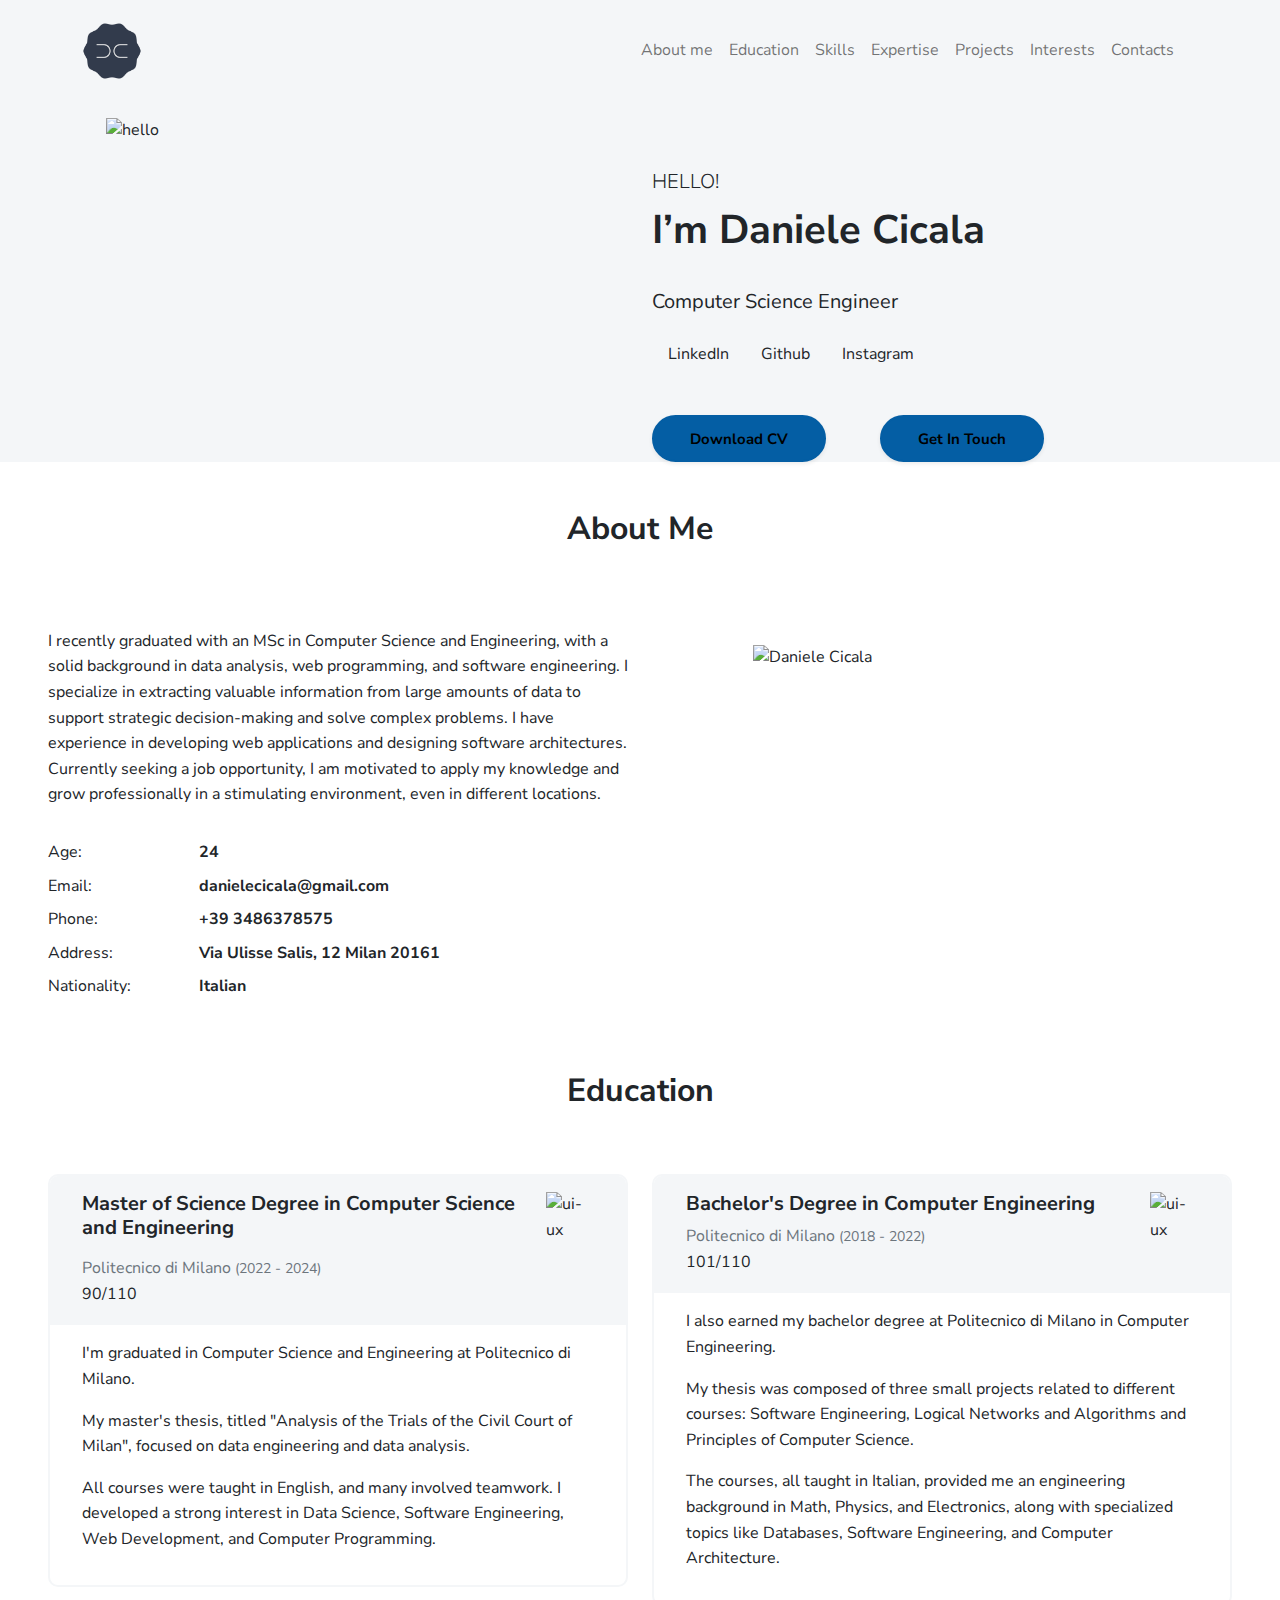
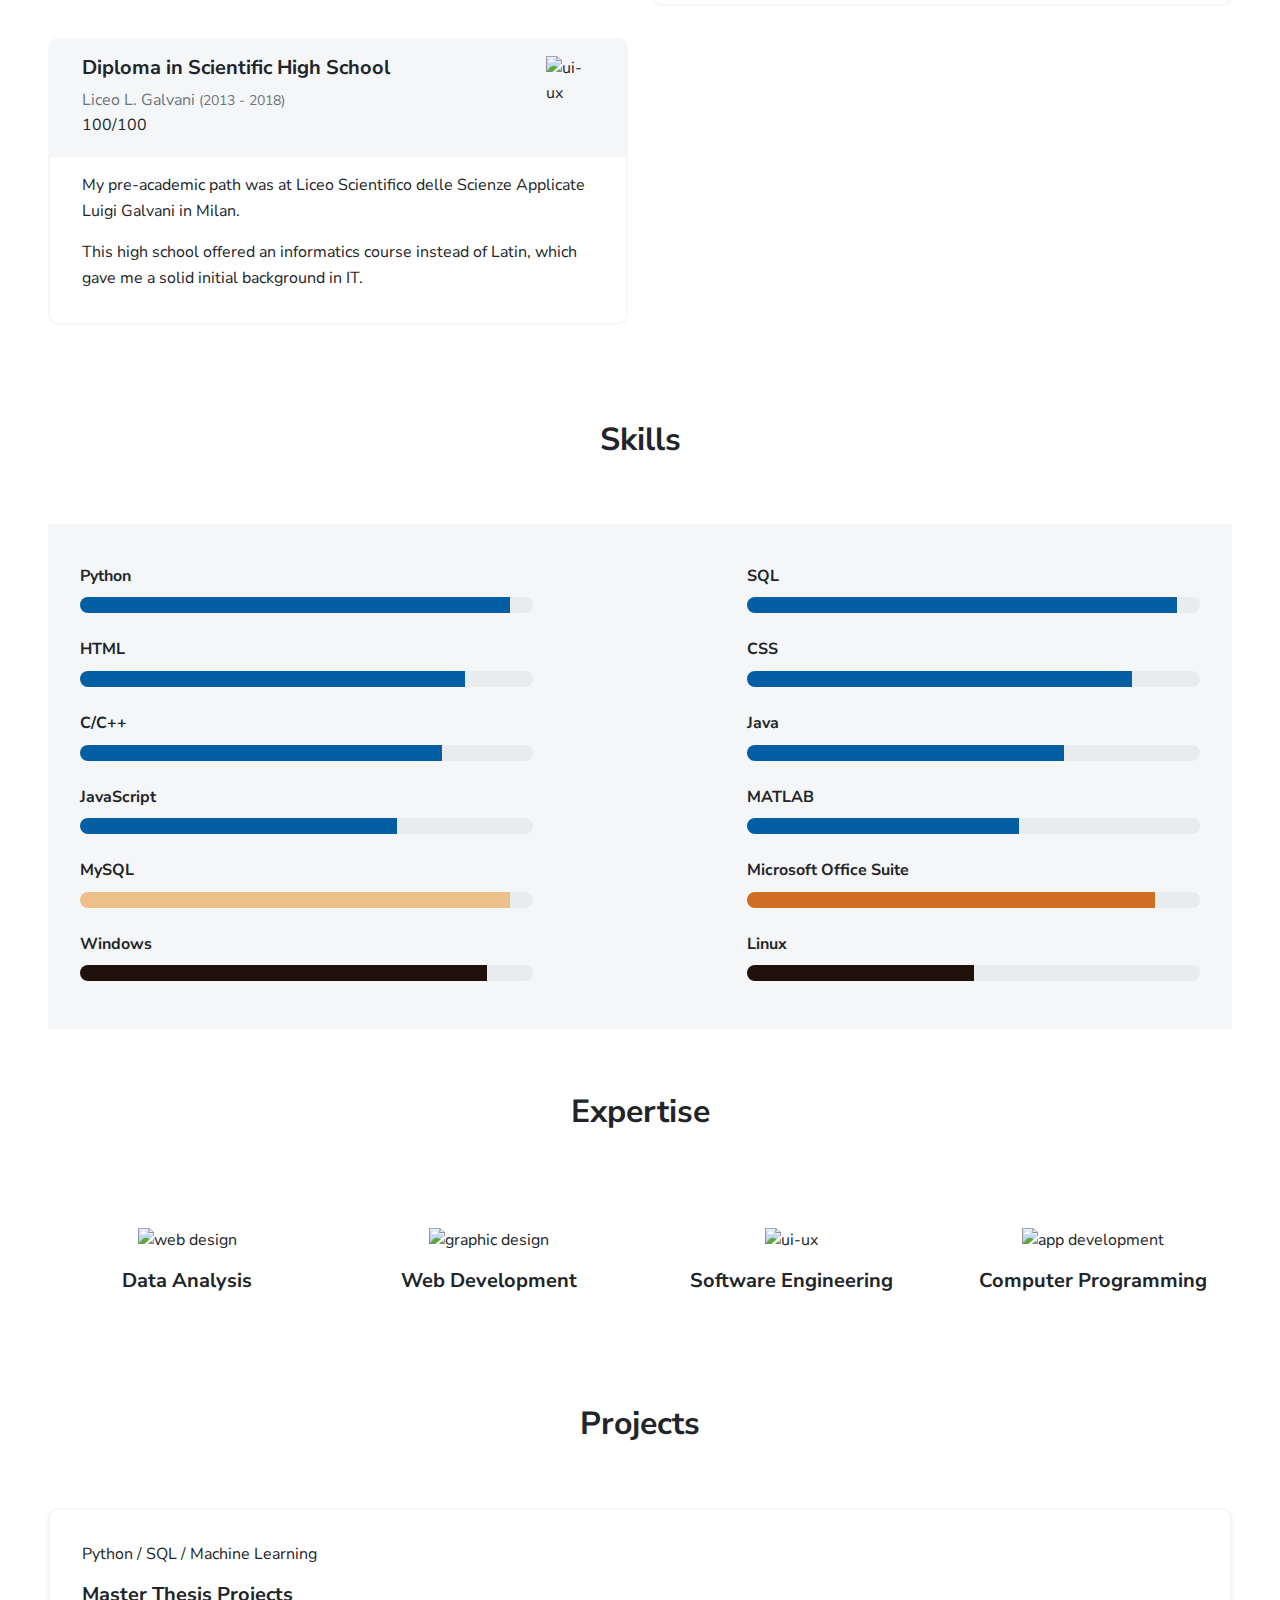
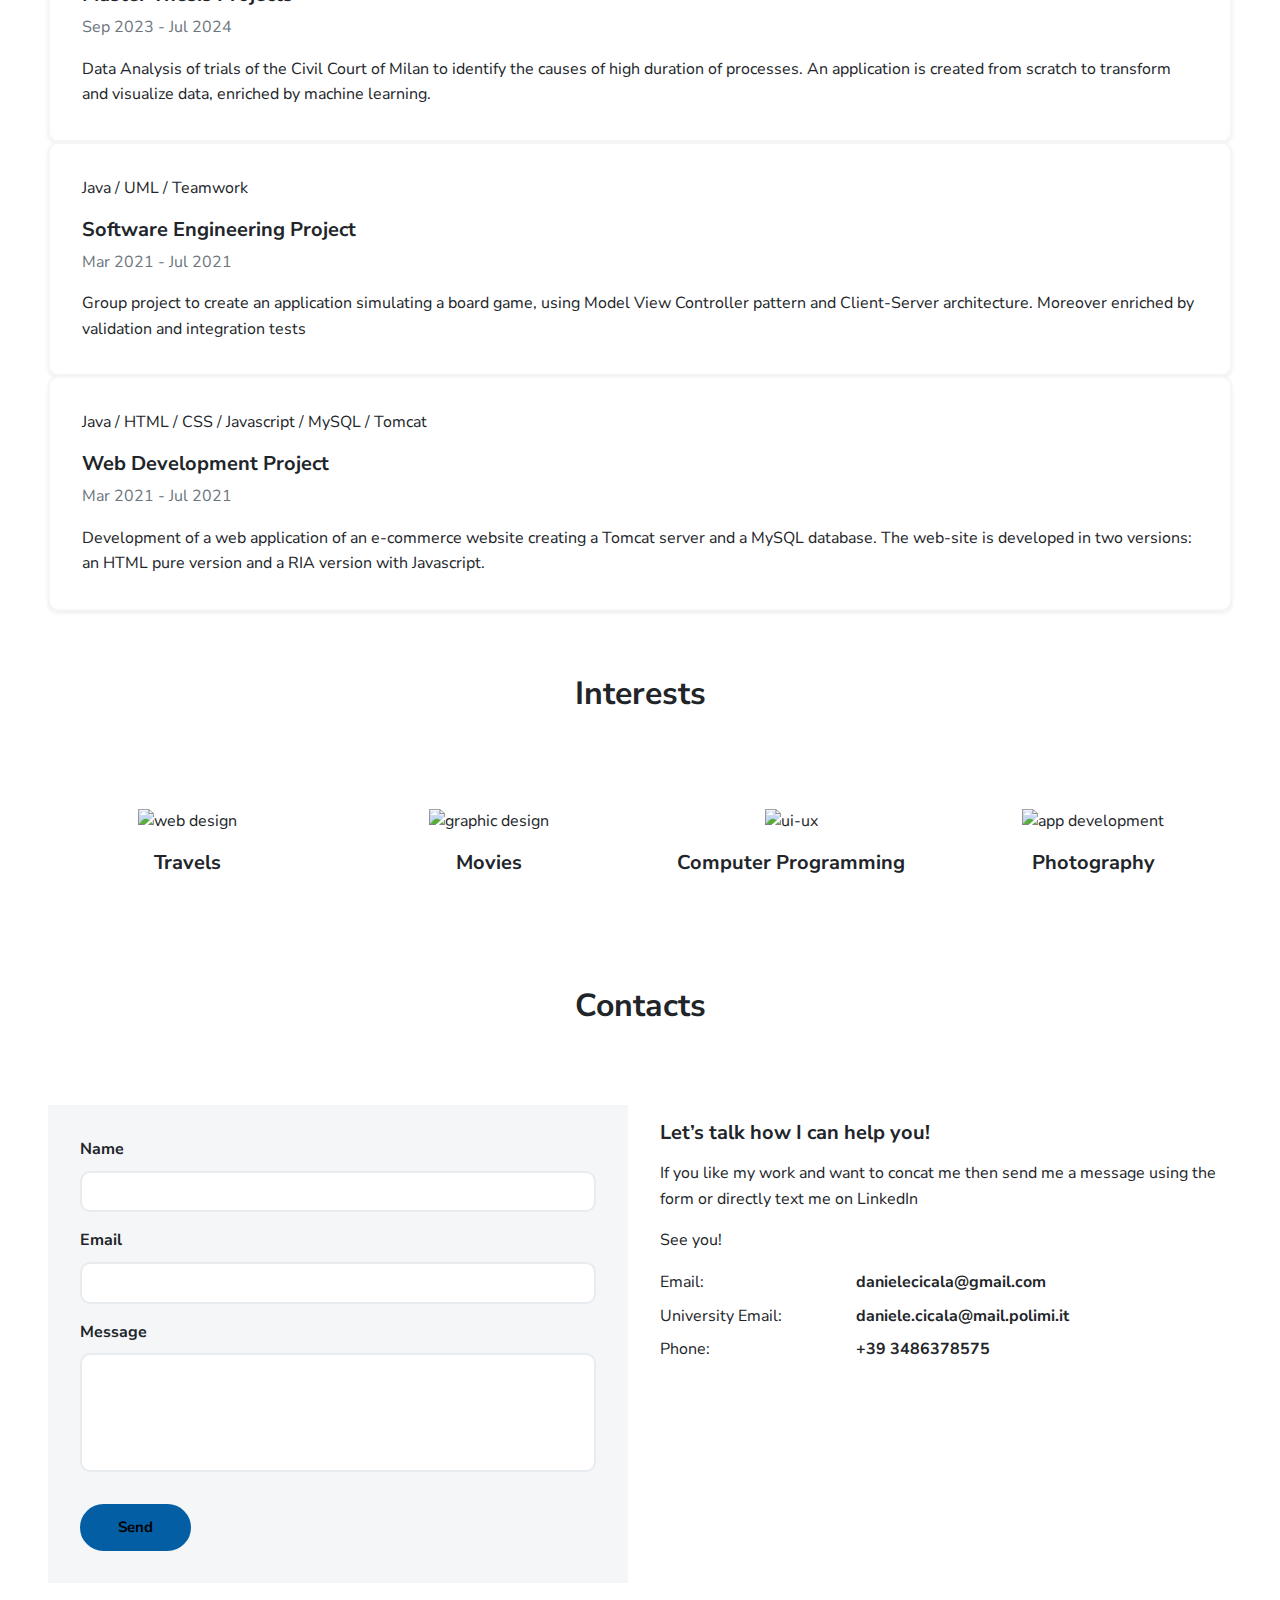
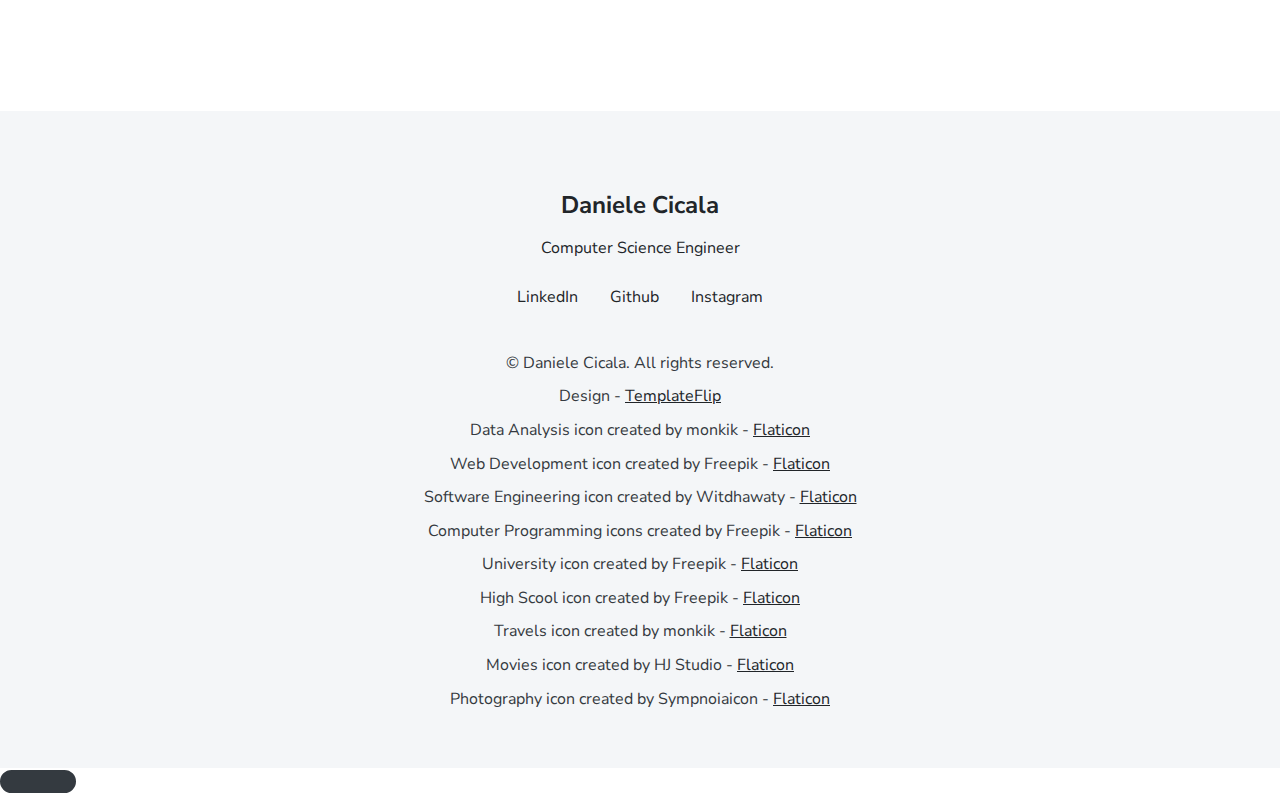
==== index.html @ 783d62c8 "logo" ====
<!DOCTYPE html>
<!-- upto 2 directory depth-->
<html lang="en">

<head>
  <meta charset="UTF-8">
  <meta http-equiv="X-UA-Compatible" content="IE=edge">
  <meta name="viewport" content="width=device-width, initial-scale=1">
  <title>Daniele Cicala</title>
  <link rel="preconnect" href="https://fonts.gstatic.com" crossorigin="crossorigin" />
  <link rel="preload" as="style"
    href="https://fonts.googleapis.com/css2?family=Nunito+Sans:wght@300;400;700;800&amp;display=swap" />
  <link rel="stylesheet"
    href="https://fonts.googleapis.com/css2?family=Nunito+Sans:wght@300;400;700;800&amp;display=swap" media="print"
    onload="this.media='all'" />
  <noscript>
    <link rel="stylesheet"
      href="https://fonts.googleapis.com/css2?family=Nunito+Sans:wght@300;400;700;800&amp;display=swap" />
  </noscript>
  <link href="./css/font-awesome/css/all.min.css?ver=1.2.0" rel="stylesheet">
  <link href="./css/bootstrap-icons/bootstrap-icons.css?ver=1.2.0" rel="stylesheet">
  <link href="./css/bootstrap.css?ver=1.2.0" rel="stylesheet">
  <link href="./css/aos.css?ver=1.2.0" rel="stylesheet">
  <link href="./css/main.css?ver=1.2.0" rel="stylesheet">
  <noscript>
    <style type="text/css">
      [data-aos] {
        opacity: 1 !important;
        transform: translate(0) scale(1) !important;
      }
    </style>
  </noscript>
</head>

<body id="top">
  <header class="bg-light">
    <nav class="navbar navbar-expand-lg navbar-light bg-light" id="header-nav" role="navigation">
      <div class="container"><a class="link-dark navbar-brand site-title mb-0" href="#"><img class="logo" src="images/logo.png" alt="Daniele Cicala" /></a>
        <button class="navbar-toggler" type="button" data-bs-toggle="collapse" data-bs-target="#navbarSupportedContent"
          aria-controls="navbarSupportedContent" aria-expanded="false" aria-label="Toggle navigation"><span
            class="navbar-toggler-icon"></span></button>
        <div class="collapse navbar-collapse" id="navbarSupportedContent">
          <ul class="navbar-nav ms-auto me-2">
            <li class="nav-item"><a class="nav-link" href="#about" data-translate="navbarSupportedContent.about">About
                me</a></li>
            <li class="nav-item"><a class="nav-link" href="#education"
                data-translate="navbarSupportedContent.education">Education</a></li>
            <li class="nav-item"><a class="nav-link" href="#skills"
                data-translate="navbarSupportedContent.skills">Skills</a></li>
            <li class="nav-item"><a class="nav-link" href="#expertise"
                data-translate="navbarSupportedContent.expertise">Expertise</a></li>
            <li class="nav-item"><a class="nav-link" href="#projects"
                data-translate="navbarSupportedContent.projects">Projects</a></li>
            <li class="nav-item"><a class="nav-link" href="#interests"
                data-translate="navbarSupportedContent.interests">Interests</a></li>
            <li class="nav-item"><a class="nav-link" href="#contacts"
                data-translate="navbarSupportedContent.contacts">Contacts</a></li>
            <!-- <nav>
              <a href="#" onclick="changeLanguage('en')">ENG</a>
              <a href="#" onclick="changeLanguage('it')">ITA</a>
          </nav> -->
          </ul>
        </div>
      </div>
    </nav>
  </header>
  <div class="page-content">
    <div id="content">
      <header>
        <div class="cover bg-light">
          <div class="container px-3">
            <div class="row">
              <div class="col-lg-6 p-2"><img class="img-fluid" src="images/illustrations/hello5.png" alt="hello" />
              </div>
              <div class="col-lg-6">
                <div class="mt-5">
                  <p class="lead text-uppercase mb-1">Hello!</p>
                  <h1 class="intro-title marker" data-aos="fade-left" data-aos-delay="50">I’m Daniele Cicala</h1>
                  <p class="lead fw-normal mt-3" data-aos="fade-up" data-aos-delay="100">Computer Science Engineer</p>
                  <div class="social-nav" data-aos="fade-up" data-aos-delay="200">
                    <nav role="navigation">
                      <ul class="nav justify-content-left">
                        <li class="nav-item"><a class="nav-link" href="https://linkedin.com/in/daniele-cicala-186b391a3"
                            title="LinkedIn"><i class="fab fa-linkedin"></i><span
                              class="menu-title sr-only">LinkedIn</span></a></li>
                        <li class="nav-item"><a class="nav-link" href="https://github.com/99-Daniele" title="Github"><i
                              class="fab fa-github"></i><span class="menu-title sr-only">Github</span></a></li>
                        <li class="nav-item"><a class="nav-link" href="https://www.instagram.com/daniele.cicala/"
                            title="Instagram"><i class="fab fa-instagram"></i><span
                              class="menu-title sr-only">Instagram</span></a></li>
                      </ul>
                    </nav>
                  </div>
                  <div style="white-space: nowrap">
                    <div class="mt-3" style="display: inline-block; width: 14rem" data-aos="fade-up"
                      data-aos-delay="200"><a class="btn btn-primary shadow-sm mt-1 hover-effect"
                        href="files/CV_2024_Eng.pdf" target="_blank">Download CV <i class="fas fa-arrow-down"></i></a>
                    </div>
                    <div class="mt-3" style="display: inline-block" data-aos="fade-up" data-aos-delay="200"><a
                        class="btn btn-primary shadow-sm mt-1 hover-effect" href="#contacts">Get In Touch <i
                          class="fas fa-arrow-right"></i></a></div>
                    </span>
                  </div>
                </div>
              </div>
            </div>
          </div>
        </div>
        <div class="wave-bg"></div>
      </header>
      <div class="section pt-4 px-3 px-lg-4" id="about">
        <div class="container-narrow">
          <div class="row">
            <div class="text-center mb-5">
              <h2 class="marker marker-center">About Me</h2>
            </div>
            <div class="col-md-6">
              <p>I recently graduated with an MSc in Computer Science and Engineering, with a solid background in data
                analysis, web programming, and software engineering. I specialize in extracting valuable information
                from large amounts of data to support strategic decision-making and solve complex problems. I have
                experience in developing web applications and designing software architectures. Currently seeking a job
                opportunity, I am motivated to apply my knowledge and grow professionally in a stimulating environment,
                even in different locations.</p>
              <div class="row mt-3">
                <div class="col-sm-3">
                  <div class="pb-1">Age:</div>
                </div>
                <div class="col-sm-9">
                  <div class="pb-1 fw-bolder">24</div>
                </div>
                <div class="col-sm-3">
                  <div class="pb-1">Email:</div>
                </div>
                <div class="col-sm-9">
                  <div class="pb-1 fw-bolder">danielecicala@gmail.com</div>
                </div>
                <div class="col-sm-3">
                  <div class="pb-1">Phone:</div>
                </div>
                <div class="col-sm-9">
                  <div class="pb-1 fw-bolder">+39 3486378575</div>
                </div>
                <div class="col-sm-3">
                  <div class="pb-1">Address:</div>
                </div>
                <div class="col-sm-9">
                  <div class="pb-1 fw-bolder">Via Ulisse Salis, 12 Milan 20161</div>
                </div>
                <div class="col-sm-3">
                  <div class="pb-1">Nationality:</div>
                </div>
                <div class="col-sm-9">
                  <div class="pb-1 fw-bolder">Italian</div>
                </div>
              </div>
            </div>
            <div class="col-md-5 offset-md-1" data-aos="fade-left" data-aos-delay="100"><img
                class="avatar img-fluid mt-2" src="images/DanieleCicala.JPG" width="400" height="400"
                alt="Daniele Cicala" /></div>
          </div>
        </div>
      </div>
      <div class="section px-3 px-lg-4 pt-5" id="education">
        <div class="container-narrow">
          <div class="text-center mb-5">
            <h2 class="marker marker-center">Education</h2>
          </div>
          <div class="row">
            <div class="col-md-6">
              <div class="card mb-3" data-aos="fade-right" data-aos-delay="100">
                <div class="card-header px-3 py-2">
                  <div class="d-flex justify-content-between">
                    <div>
                      <h3 class="h5 mb-1">
                        <p>Master of Science Degree in Computer Science and Engineering
                      </h3>
                      <div class="text-muted text-small">Politecnico di Milano <small>(2022 - 2024)</small></div>
                      <div class="text-small">90/110</div>
                    </div><img src="images/education/University.png" width="48" height="48" alt="ui-ux" />
                  </div>
                </div>
                <div class="card-body px-3 py-2">
                  <p>I'm graduated in Computer Science and Engineering at Politecnico di Milano.</p>
                  <p>My master's thesis, titled "Analysis of the Trials of the Civil Court of Milan", focused on data
                    engineering and data analysis.</p>
                  <p>All courses were taught in English, and many involved teamwork. I developed a strong interest in
                    Data Science, Software Engineering, Web Development, and Computer Programming.</p>
                </div>
              </div>
            </div>
            <div class="col-md-6">
              <div class="card mb-3" data-aos="fade-right" data-aos-delay="100">
                <div class="card-header px-3 py-2">
                  <div class="d-flex justify-content-between">
                    <div>
                      <h3 class="h5 mb-1">Bachelor's Degree in Computer Engineering</h3>
                      <div class="text-muted text-small">Politecnico di Milano <small>(2018 - 2022)</small></div>
                      <div class="text-small">101/110</div>
                    </div><img src="images/education/University.png" width="48" height="48" alt="ui-ux" />
                  </div>
                </div>
                <div class="card-body px-3 py-2">
                  <p>I also earned my bachelor degree at Politecnico di Milano in Computer Engineering.</p>
                  <p>My thesis was composed of three small projects related to different courses: Software Engineering,
                    Logical Networks and Algorithms and Principles of Computer Science.</p>
                  <p>The courses, all taught in Italian, provided me an engineering background in Math, Physics, and
                    Electronics, along with specialized topics like Databases, Software Engineering, and Computer
                    Architecture.</p>
                </div>
              </div>
            </div>
            <div class="col-md-6">
              <div class="card mb-3" data-aos="fade-right" data-aos-delay="100">
                <div class="card-header px-3 py-2">
                  <div class="d-flex justify-content-between">
                    <div>
                      <h3 class="h5 mb-1">Diploma in Scientific High School</h3>
                      <div class="text-muted text-small">Liceo L. Galvani <small>(2013 - 2018)</small></div>
                      <div class="text-small">100/100</div>
                    </div><img src="images/education/HighSchool.png" width="48" height="48" alt="ui-ux" />
                  </div>
                </div>
                <div class="card-body px-3 py-2">
                  <p>My pre-academic path was at Liceo Scientifico delle Scienze Applicate Luigi Galvani in Milan.</p>
                  <p>This high school offered an informatics course instead of Latin, which gave me a solid initial
                    background in IT.</p>
                </div>
              </div>
            </div>
          </div>
        </div>
      </div>
      <div class="section px-3 px-lg-4 pt-5" id="skills">
        <div class="container-narrow">
          <div class="text-center mb-5">
            <h2 class="marker marker-center">Skills</h2>
          </div>
          <div class="bg-light p-3">
            <div class="row">
              <div class="col-md-5">
                <div class="py-1">
                  <div class="d-flex text-small fw-bolder"><span class="me-auto">Python</span></div>
                  <div class="progress my-1">
                    <div class="progress-bar bg-coding" role="progressbar" data-aos="zoom-in-right" data-aos-delay="100"
                      data-aos-anchor=".skills-section" style="width: 95%" aria-valuenow="95" aria-valuemin="0"
                      aria-valuemax="100"></div>
                  </div>
                </div>
                <div class="py-1">
                  <div class="d-flex text-small fw-bolder"><span class="me-auto">HTML</span></div>
                  <div class="progress my-1">
                    <div class="progress-bar bg-coding" role="progressbar" data-aos="zoom-in-right" data-aos-delay="300"
                      data-aos-anchor=".skills-section" style="width: 85%" aria-valuenow="85" aria-valuemin="0"
                      aria-valuemax="100"></div>
                  </div>
                </div>
                <div class="py-1">
                  <div class="d-flex text-small fw-bolder"><span class="me-auto">C/C++</span></div>
                  <div class="progress my-1">
                    <div class="progress-bar bg-coding" role="progressbar" data-aos="zoom-in-right" data-aos-delay="400"
                      data-aos-anchor=".skills-section" style="width: 80%" aria-valuenow="80" aria-valuemin="0"
                      aria-valuemax="100"></div>
                  </div>
                </div>
                <div class="py-1">
                  <div class="d-flex text-small fw-bolder"><span class="me-auto">JavaScript</span></div>
                  <div class="progress my-1">
                    <div class="progress-bar bg-coding" role="progressbar" data-aos="zoom-in-right" data-aos-delay="600"
                      data-aos-anchor=".skills-section" style="width: 70%" aria-valuenow="70" aria-valuemin="0"
                      aria-valuemax="100"></div>
                  </div>
                </div>
                <div class="py-1">
                  <div class="d-flex text-small fw-bolder"><span class="me-auto">MySQL</span></div>
                  <div class="progress my-1">
                    <div class="progress-bar bg-data" role="progressbar" data-aos="zoom-in-right" data-aos-delay="100"
                      data-aos-anchor=".skills-section" style="width: 95%" aria-valuenow="95" aria-valuemin="0"
                      aria-valuemax="100"></div>
                  </div>
                </div>
                <div class="py-1">
                  <div class="d-flex text-small fw-bolder"><span class="me-auto">Windows</span></div>
                  <div class="progress my-1">
                    <div class="progress-bar bg-system" role="progressbar" data-aos="zoom-in-right" data-aos-delay="200"
                      data-aos-anchor=".skills-section" style="width: 90%" aria-valuenow="90" aria-valuemin="0"
                      aria-valuemax="100"></div>
                  </div>
                </div>
              </div>
              <div class="col-md-5 offset-md-2">
                <div class="py-1">
                  <div class="d-flex text-small fw-bolder"><span class="me-auto">SQL</span></div>
                  <div class="progress my-1">
                    <div class="progress-bar bg-coding" role="progressbar" data-aos="zoom-in-right" data-aos-delay="100"
                      data-aos-anchor=".skills-section" style="width: 95%" aria-valuenow="95" aria-valuemin="0"
                      aria-valuemax="100"></div>
                  </div>
                </div>
                <div class="py-1">
                  <div class="d-flex text-small fw-bolder"><span class="me-auto">CSS</span></div>
                  <div class="progress my-1">
                    <div class="progress-bar bg-coding" role="progressbar" data-aos="zoom-in-right" data-aos-delay="300"
                      data-aos-anchor=".skills-section" style="width: 85%" aria-valuenow="85" aria-valuemin="0"
                      aria-valuemax="100"></div>
                  </div>
                </div>
                <div class="py-1">
                  <div class="d-flex text-small fw-bolder"><span class="me-auto">Java</span></div>
                  <div class="progress my-1">
                    <div class="progress-bar bg-coding" role="progressbar" data-aos="zoom-in-right" data-aos-delay="600"
                      data-aos-anchor=".skills-section" style="width: 70%" aria-valuenow="70" aria-valuemin="0"
                      aria-valuemax="100"></div>
                  </div>
                </div>
                <div class="py-1">
                  <div class="d-flex text-small fw-bolder"><span class="me-auto">MATLAB</span></div>
                  <div class="progress my-1">
                    <div class="progress-bar bg-coding" role="progressbar" data-aos="zoom-in-right" data-aos-delay="800"
                      data-aos-anchor=".skills-section" style="width: 60%" aria-valuenow="60" aria-valuemin="0"
                      aria-valuemax="100"></div>
                  </div>
                </div>
                <div class="py-1">
                  <div class="d-flex text-small fw-bolder"><span class="me-auto">Microsoft Office Suite</span></div>
                  <div class="progress my-1">
                    <div class="progress-bar bg-office" role="progressbar" data-aos="zoom-in-right" data-aos-delay="200"
                      data-aos-anchor=".skills-section" style="width: 90%" aria-valuenow="90" aria-valuemin="0"
                      aria-valuemax="100"></div>
                  </div>
                </div>
                <div class="py-1">
                  <div class="d-flex text-small fw-bolder"><span class="me-auto">Linux</span></div>
                  <div class="progress my-1">
                    <div class="progress-bar bg-system" role="progressbar" data-aos="zoom-in-right"
                      data-aos-delay="1000" data-aos-anchor=".skills-section" style="width: 50%" aria-valuenow="50"
                      aria-valuemin="0" aria-valuemax="100"></div>
                  </div>
                </div>
              </div>
            </div>
          </div>
        </div>
      </div>
      <div class="section px-3 px-lg-4 pt-5" id="expertise">
        <div class="container-narrow">
          <div class="text-center mb-5">
            <h2 class="marker marker-center">Expertise</h2>
          </div>
          <div class="row py-3">
            <div class="col-md-3 text-center" data-aos="fade-up" data-aos-delay="100"><img class="mb-2"
                src="images/expertise/DataAnalysis.png" width="96" height="96" alt="web design" />
              <div class="h5">Data Analysis</div>
            </div>
            <div class="col-md-3 text-center" data-aos="fade-up" data-aos-delay="200"><img class="mb-2"
                src="images/expertise/WebDevelopment.png" width="96" height="96" alt="graphic design" />
              <div class="h5">Web Development</div>
            </div>
            <div class="col-md-3 text-center" data-aos="fade-up" data-aos-delay="300"><img class="mb-2"
                src="images/expertise/SoftwareEngineering.png" width="96" height="96" alt="ui-ux" />
              <div class="h5">Software Engineering</div>
            </div>
            <div class="col-md-3 text-center" data-aos="fade-up" data-aos-delay="400"><img class="mb-2"
                src="images/expertise/ComputerProgramming.png" width="96" height="96" alt="app development" />
              <div class="h5">Computer Programming</div>
            </div>
          </div>
        </div>
      </div>
      <div class="section px-3 px-lg-4 pt-5" id="projects">
        <div class="container-narrow">
          <div class="text-center mb-5">
            <h2 class="marker marker-center">Projects</h2>
          </div>
          <div class="timeline">
            <div class="timeline-card timeline-card-primary card shadow-sm">
              <div class="card-body">
                <p class="text-small text-lightblue">Python / SQL / Machine Learning</p>
                <div class="h5 mb-1">Master Thesis Projects</div>
                <div class="text-muted text-small mb-2">Sep 2023 - Jul 2024</div>
                <div>Data Analysis of trials of the Civil Court of Milan to identify the causes of high duration of
                  processes. An application is created from scratch to transform and visualize data, enriched by machine
                  learning.</div>
              </div>
            </div>
            <div class="timeline-card timeline-card-primary card shadow-sm">
              <div class="card-body">
                <p class="text-small text-lightblue">Java / UML / Teamwork</p>
                <div class="h5 mb-1">Software Engineering Project</div>
                <div class="text-muted text-small mb-2">Mar 2021 - Jul 2021</div>
                <div>Group project to create an application simulating a board game, using Model View Controller pattern
                  and Client-Server architecture. Moreover enriched by validation and integration tests</div>
              </div>
            </div>
            <div class="timeline-card timeline-card-primary card shadow-sm">
              <div class="card-body">
                <p class="text-small text-lightblue">Java / HTML / CSS / Javascript / MySQL / Tomcat</p>
                <div class="h5 mb-1">Web Development Project</div>
                <div class="text-muted text-small mb-2">Mar 2021 - Jul 2021</div>
                <div>Development of a web application of an e-commerce website creating a Tomcat server and a MySQL
                  database. The web-site is developed in two versions: an HTML pure version and a RIA version with
                  Javascript.</div>
              </div>
            </div>
          </div>
        </div>
      </div>
      <div class="section px-3 px-lg-4 pt-5" id="interests">
        <div class="container-narrow">
          <div class="text-center mb-5">
            <h2 class="marker marker-center">Interests</h2>
          </div>
          <div class="row py-3">
            <div class="col-md-3 text-center" data-aos="fade-up" data-aos-delay="100"><img class="mb-2"
                src="images/interests/Travels.png" width="96" height="96" alt="web design" />
              <div class="h5">Travels</div>
            </div>
            <div class="col-md-3 text-center" data-aos="fade-up" data-aos-delay="200"><img class="mb-2"
                src="images/interests/Movies.png" width="96" height="96" alt="graphic design" />
              <div class="h5">Movies</div>
            </div>
            <div class="col-md-3 text-center" data-aos="fade-up" data-aos-delay="300"><img class="mb-2"
                src="images/interests/ComputerProgramming.png" width="96" height="96" alt="ui-ux" />
              <div class="h5">Computer Programming</div>
            </div>
            <div class="col-md-3 text-center" data-aos="fade-up" data-aos-delay="400"><img class="mb-2"
                src="images/interests/Photography.png" width="96" height="96" alt="app development" />
              <div class="h5">Photography</div>
            </div>
          </div>
        </div>
      </div>
      <div class="section px-2 px-lg-4 pb-4 pt-5 mb-5" id="contacts">
        <div class="container-narrow">
          <div class="text-center mb-5">
            <h2 class="marker marker-center">Contacts</h2>
          </div>
          <div class="row">
            <div class="col-md-6" data-aos="zoom-in" data-aos-delay="100">
              <div class="bg-light my-2 p-3 pt-2">
                <form action="https://formspree.io/f/manyyvbj" method="POST">
                  <div class="form-group my-2">
                    <label for="name" class="form-label fw-bolder">Name</label>
                    <input class="form-control" type="text" id="name" name="name" required>
                  </div>
                  <div class="form-group my-2">
                    <label for="email" class="form-label fw-bolder">Email</label>
                    <input class="form-control" type="email" id="email" name="_replyto" required>
                  </div>
                  <div class="form-group my-2">
                    <label for="message" class="form-label fw-bolder">Message</label>
                    <textarea class="form-control" style="resize: none;" id="message" name="message" rows="4"
                      required></textarea>
                  </div>
                  <button class="btn btn-primary mt-2" type="submit">Send</button>
                </form>
              </div>
            </div>
            <div class="col-md-6" data-aos="fade-left" data-aos-delay="300">
              <div class="mt-3 px-1">
                <div class="h5">Let’s talk how I can help you!</div>
                <p>If you like my work and want to concat me then send me a message using the form or directly text me
                  on LinkedIn</p>
                <p>See you!</p>
              </div>
              <div class="mt-53 px-1">
                <div class="row">
                  <div class="col-sm-4">
                    <div class="pb-1">Email:</div>
                  </div>
                  <div class="col-sm-8">
                    <div class="pb-1 fw-bolder">danielecicala@gmail.com</div>
                  </div>
                  <div class="col-sm-4">
                    <div class="pb-1">University Email:</div>
                  </div>
                  <div class="col-sm-8">
                    <div class="pb-1 fw-bolder">daniele.cicala@mail.polimi.it</div>
                  </div>
                  <div class="col-sm-4">
                    <div class="pb-1">Phone:</div>
                  </div>
                  <div class="col-sm-8">
                    <div class="pb-1 fw-bolder">+39 3486378575</div>
                  </div>
                </div>
              </div>
            </div>
          </div>
        </div>
      </div>
      <footer class="pt-4 pb-4 text-center bg-light" id="footer">
        <div class="container">
          <div class="my-3">
            <div class="h4">Daniele Cicala</div>
            <p>Computer Science Engineer</p>
            <div class="social-nav">
              <nav role="navigation">
                <ul class="nav justify-content-center">
                  <li class="nav-item"><a class="nav-link" href="https://linkedin.com/in/daniele-cicala-186b391a3"
                      title="LinkedIn"><i class="fab fa-linkedin"></i><span
                        class="menu-title sr-only">LinkedIn</span></a></li>
                  <li class="nav-item"><a class="nav-link" href="https://github.com/99-Daniele" title="Github"><i
                        class="fab fa-github"></i><span class="menu-title sr-only">Github</span></a></li>
                  <li class="nav-item"><a class="nav-link" href="https://www.instagram.com/daniele.cicala/"
                      title="Instagram"><i class="fab fa-instagram"></i><span
                        class="menu-title sr-only">Instagram</span></a></li>
                </ul>
              </nav>
            </div>
          </div>
          <div class="text-small text-secondary">
            <div class="mb-1">&copy; Daniele Cicala. All rights reserved.</div>
            <div class="mb-1">
              Design - <a href="https://templateflip.com/" target="_blank">TemplateFlip</a>
            </div>
            <div class="mb-1">
              Data Analysis icon created by monkik - <a href="https://www.flaticon.com/free-icons/analysis"
                target="_blank">Flaticon</a>
            </div>
            <div class="mb-1">
              Web Development icon created by Freepik - <a href="https://www.flaticon.com/free-icons/development"
                target="_blank">Flaticon</a>
            </div>
            <div class="mb-1">
              Software Engineering icon created by Witdhawaty - <a
                href="https://www.flaticon.com/free-icons/software-development" target="_blank">Flaticon</a>
            </div>
            <div class="mb-1">
              Computer Programming icons created by Freepik - <a href="https://www.flaticon.com/free-icons/seo-and-web"
                target="_blank">Flaticon</a>
            </div>
            <div class="mb-1">
              University icon created by Freepik - <a href="https://www.flaticon.com/free-icons/university"
                target="_blank">Flaticon</a>
            </div>
            <div class="mb-1">
              High Scool icon created by Freepik - <a href="https://www.flaticon.com/free-icons/diploma"
                target="_blank">Flaticon</a>
            </div>
            <div class="mb-1">
              Travels icon created by monkik - <a href="https://www.flaticon.com/free-icons/travel"
                target="_blank">Flaticon</a>
            </div>
            <div class="mb-1">
              Movies icon created by HJ Studio - <a href="https://www.flaticon.com/free-icons/clapper"
                target="_blank">Flaticon</a>
            </div>
            <div class="mb-1">
              Photography icon created by Sympnoiaicon - <a href="https://www.flaticon.com/free-icons/ar-camera"
                target="_blank">Flaticon</a>
            </div>
          </div>
      </footer>
    </div>
  </div>
  <div id="scrolltop"><a class="btn btn-secondary" href="#top"><span class="icon"><i
          class="fas fa-angle-up fa-x"></i></span></a></div>
  <script src="./scripts/imagesloaded.pkgd.min.js?ver=1.2.0"></script>
  <script src="./scripts/masonry.pkgd.min.js?ver=1.2.0"></script>
  <script src="./scripts/BigPicture.min.js?ver=1.2.0"></script>
  <script src="./scripts/purecounter.min.js?ver=1.2.0"></script>
  <script src="./scripts/bootstrap.bundle.min.js?ver=1.2.0"></script>
  <script src="./scripts/aos.min.js?ver=1.2.0"></script>
  <script src="./scripts/main.js" defer></script>

</body>

</html>
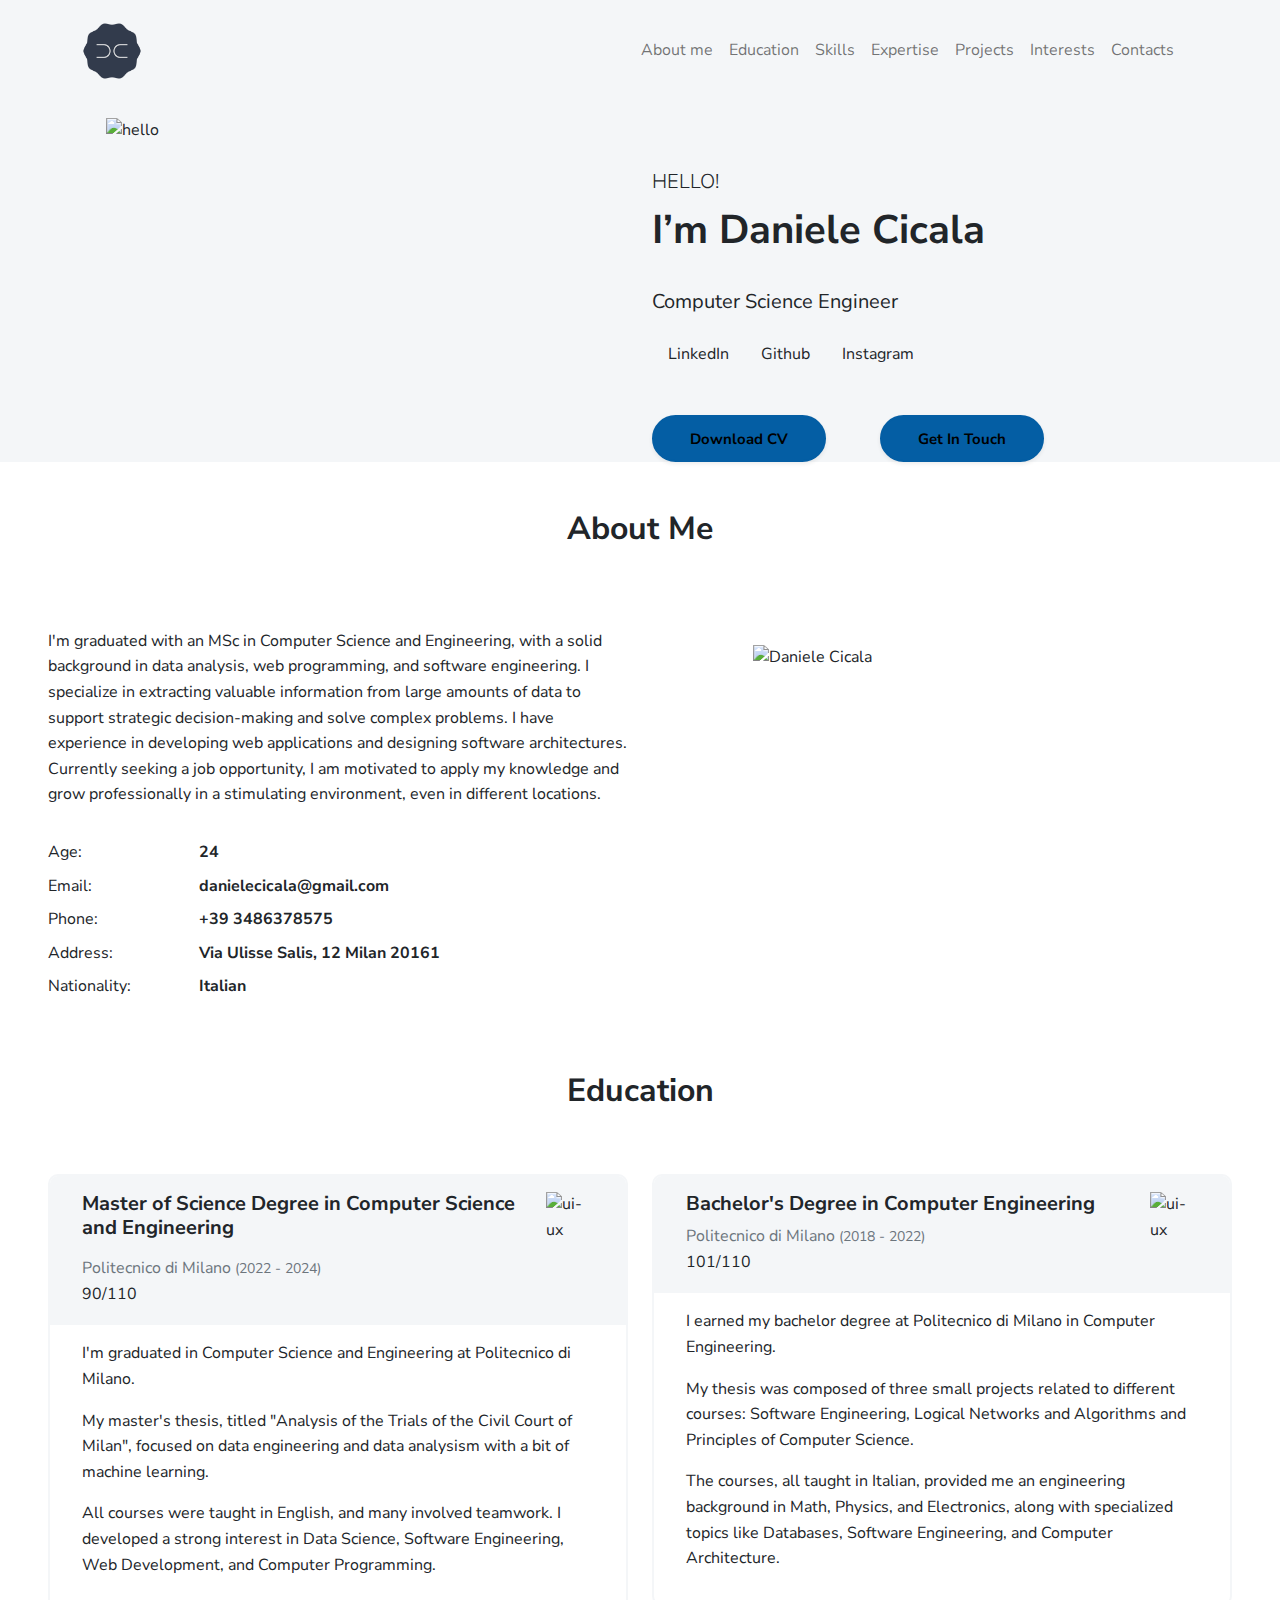
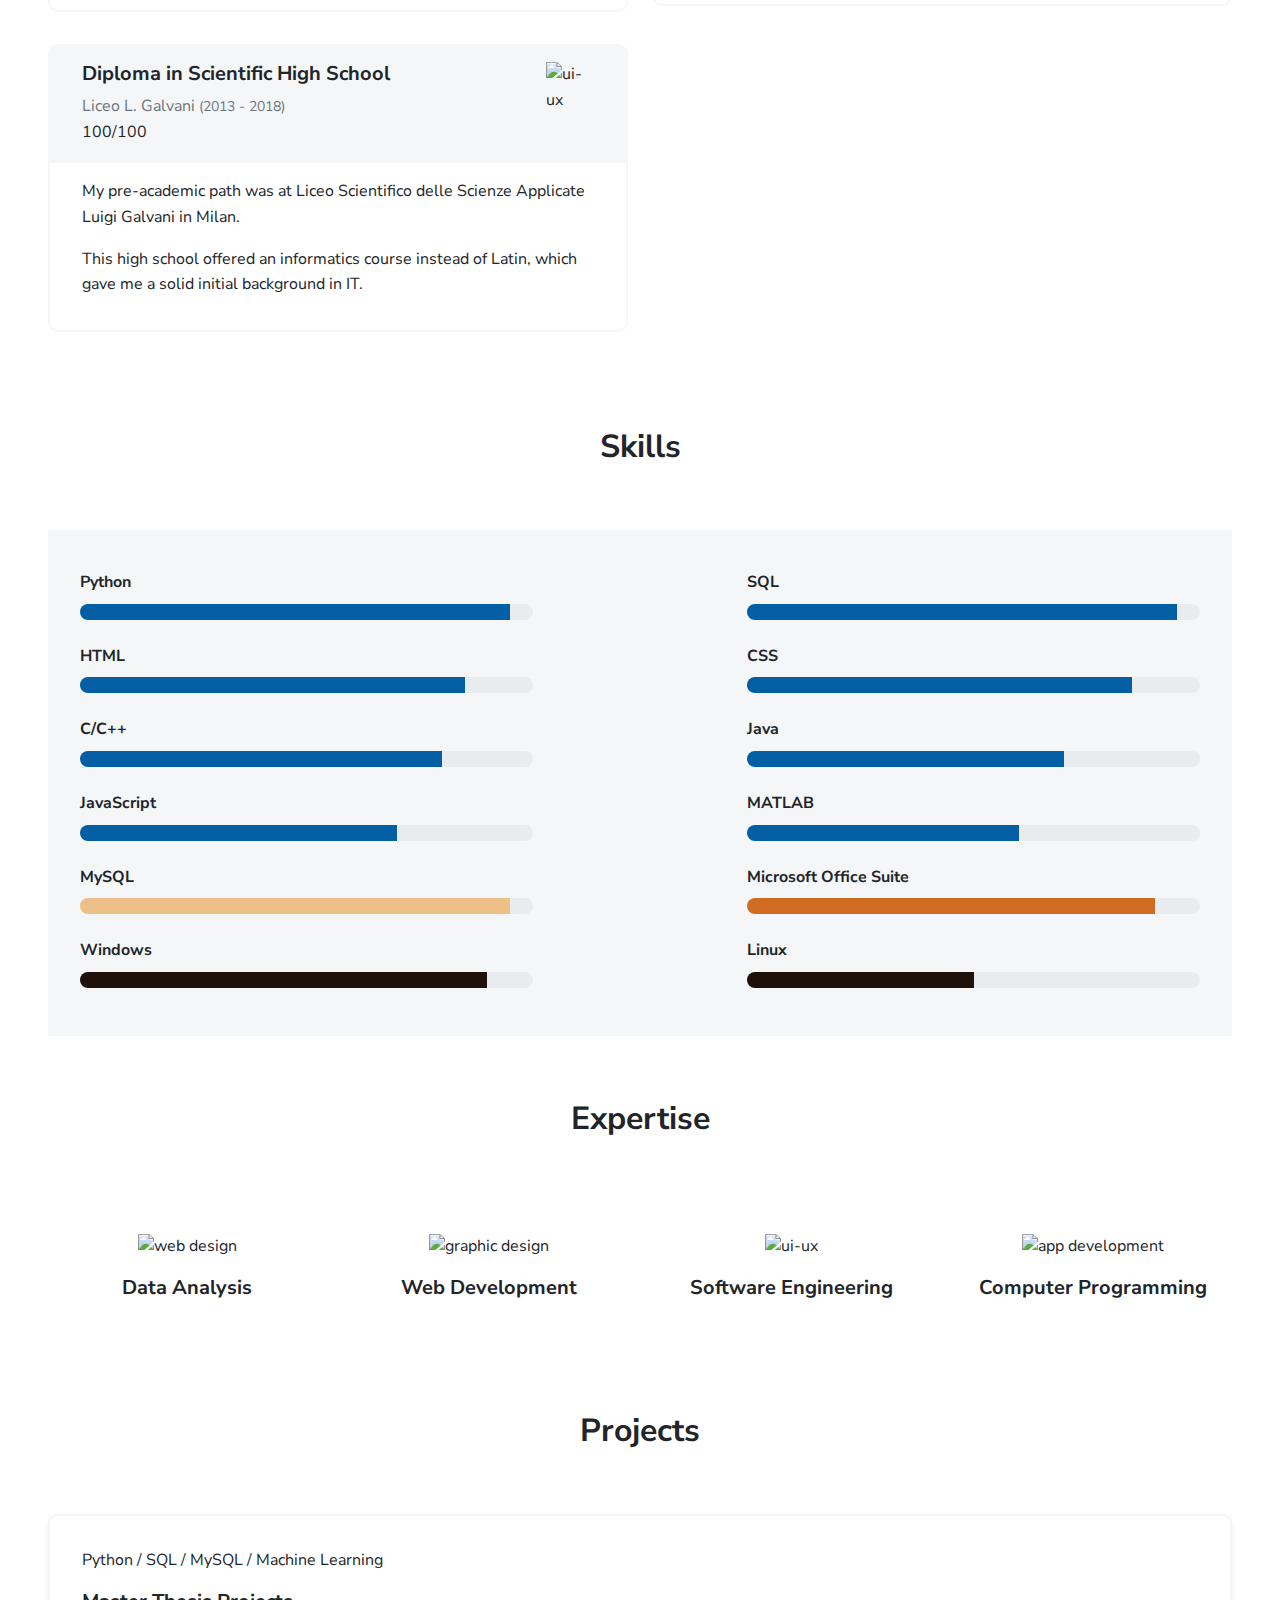
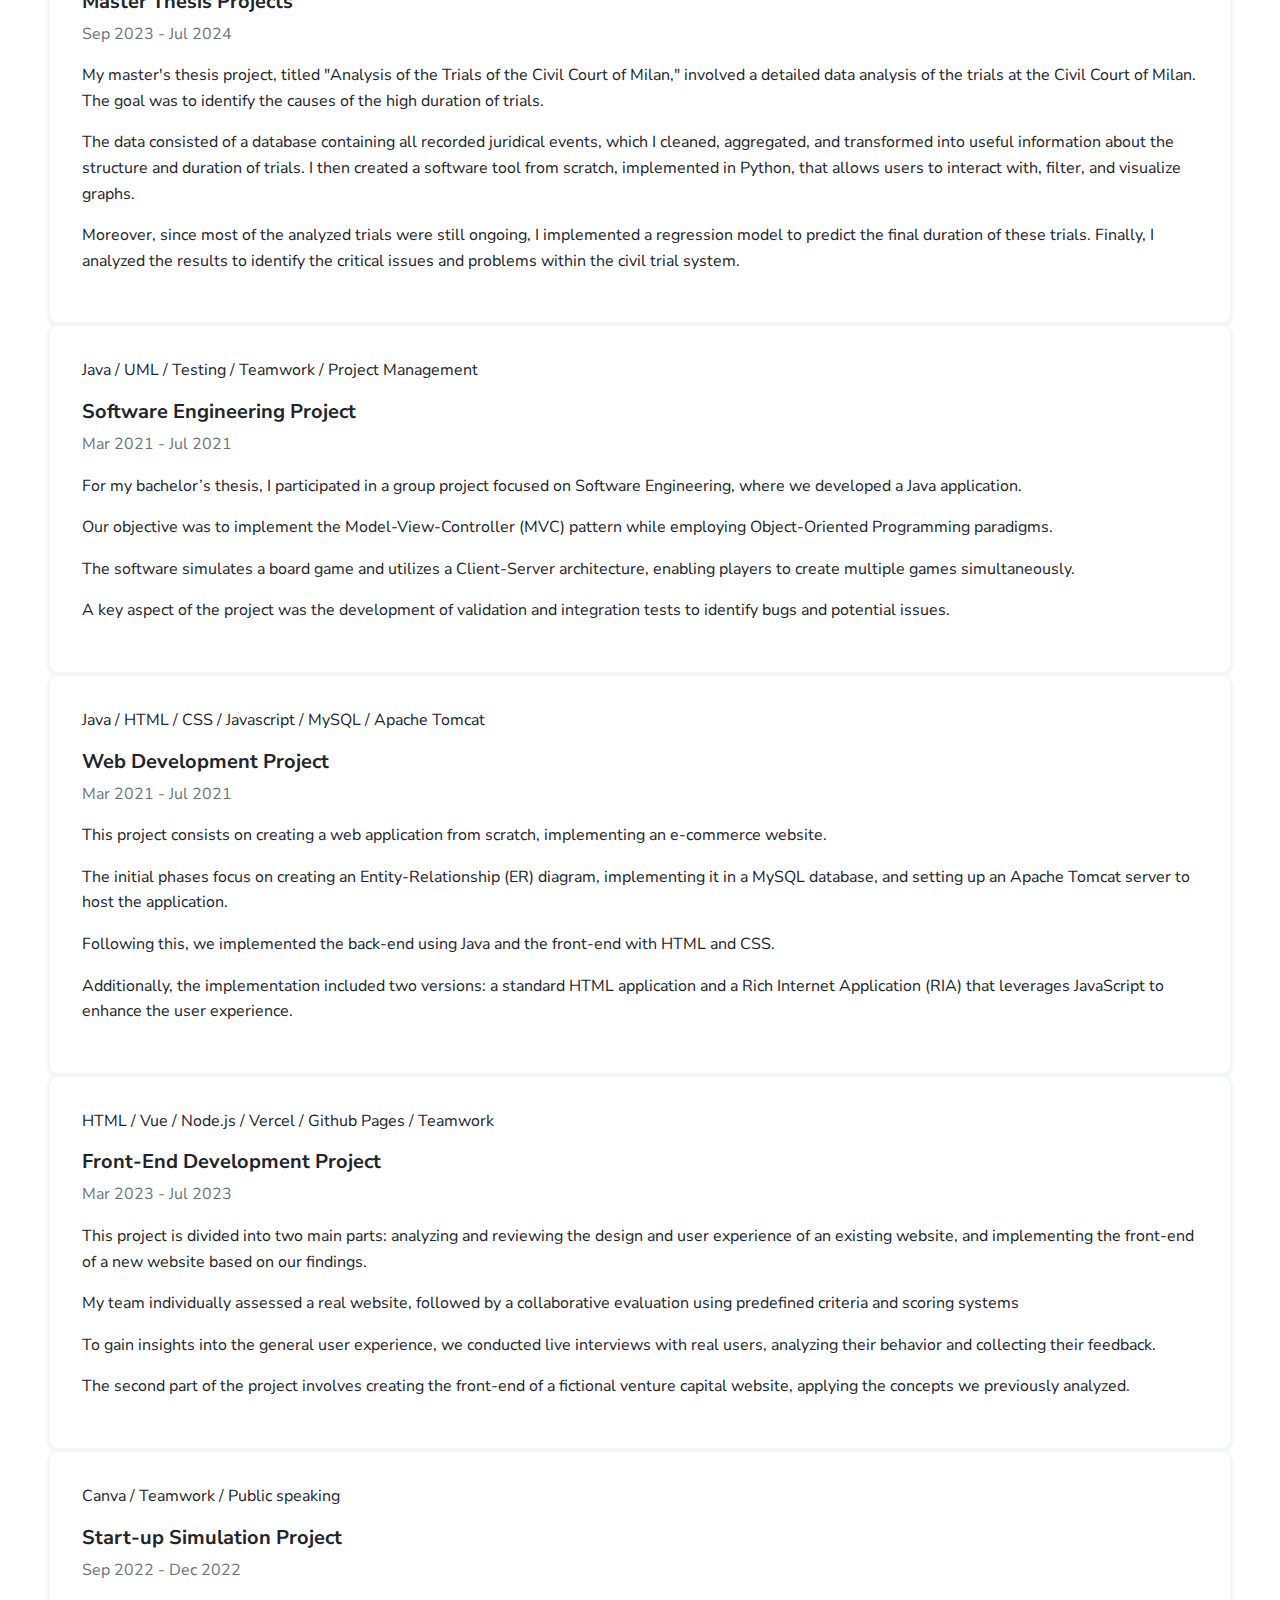
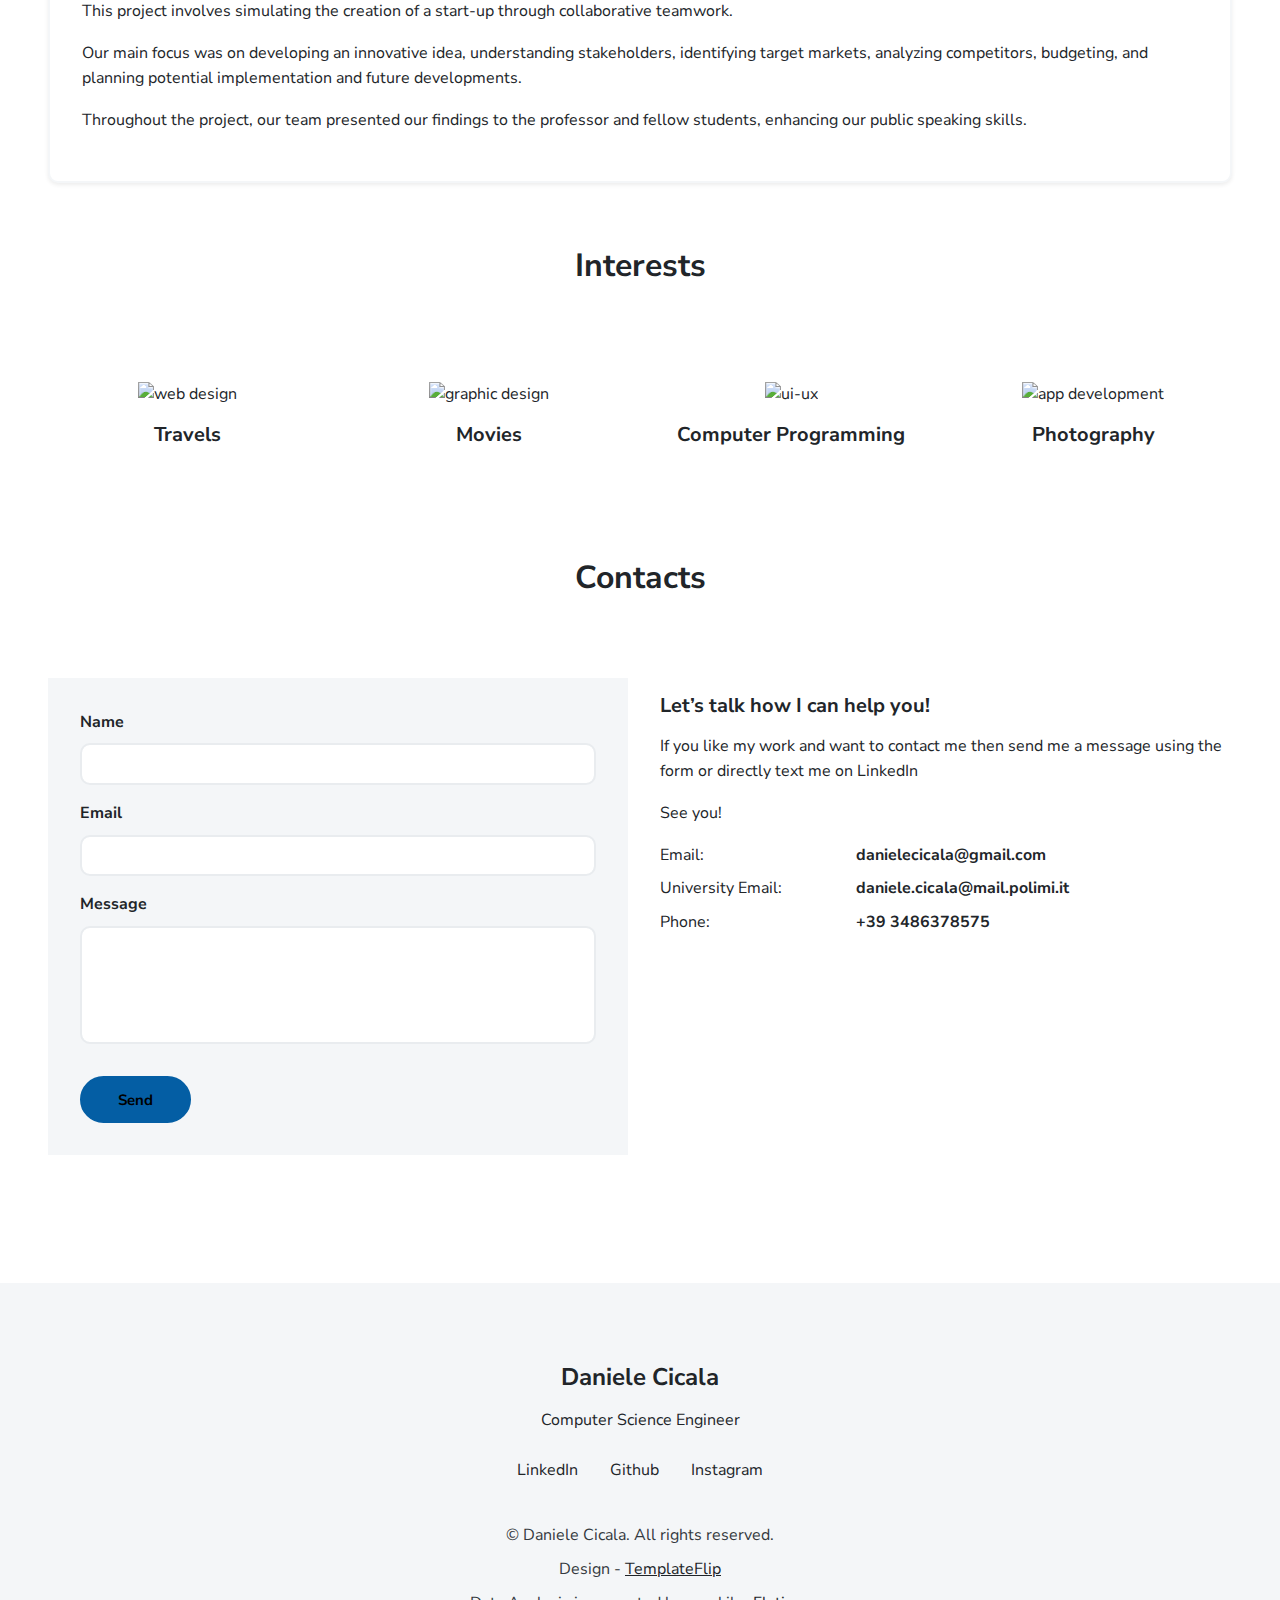
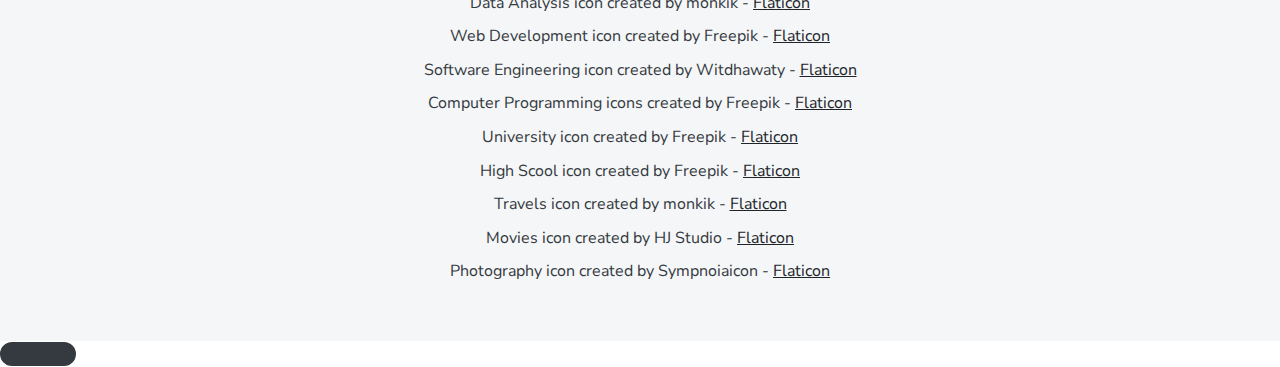
==== commit c7ae35ed: "better description" ====
--- a/index.html
+++ b/index.html
@@ -7,6 +7,7 @@
   <meta http-equiv="X-UA-Compatible" content="IE=edge">
   <meta name="viewport" content="width=device-width, initial-scale=1">
   <title>Daniele Cicala</title>
+  <link rel="icon" href="images/logo.png" type="image/x-icon">
   <link rel="preconnect" href="https://fonts.gstatic.com" crossorigin="crossorigin" />
   <link rel="preload" as="style"
     href="https://fonts.googleapis.com/css2?family=Nunito+Sans:wght@300;400;700;800&amp;display=swap" />
@@ -94,7 +95,7 @@
                   <div style="white-space: nowrap">
                     <div class="mt-3" style="display: inline-block; width: 14rem" data-aos="fade-up"
                       data-aos-delay="200"><a class="btn btn-primary shadow-sm mt-1 hover-effect"
-                        href="files/CV_2024_Eng.pdf" target="_blank">Download CV <i class="fas fa-arrow-down"></i></a>
+                        href="files/CV_2024_Eng.lnk" target="_blank">Download CV <i class="fas fa-arrow-down"></i></a>
                     </div>
                     <div class="mt-3" style="display: inline-block" data-aos="fade-up" data-aos-delay="200"><a
                         class="btn btn-primary shadow-sm mt-1 hover-effect" href="#contacts">Get In Touch <i
@@ -115,7 +116,7 @@
               <h2 class="marker marker-center">About Me</h2>
             </div>
             <div class="col-md-6">
-              <p>I recently graduated with an MSc in Computer Science and Engineering, with a solid background in data
+              <p>I'm graduated with an MSc in Computer Science and Engineering, with a solid background in data
                 analysis, web programming, and software engineering. I specialize in extracting valuable information
                 from large amounts of data to support strategic decision-making and solve complex problems. I have
                 experience in developing web applications and designing software architectures. Currently seeking a job
@@ -182,7 +183,7 @@
                 <div class="card-body px-3 py-2">
                   <p>I'm graduated in Computer Science and Engineering at Politecnico di Milano.</p>
                   <p>My master's thesis, titled "Analysis of the Trials of the Civil Court of Milan", focused on data
-                    engineering and data analysis.</p>
+                    engineering and data analysism with a bit of machine learning.</p>
                   <p>All courses were taught in English, and many involved teamwork. I developed a strong interest in
                     Data Science, Software Engineering, Web Development, and Computer Programming.</p>
                 </div>
@@ -200,7 +201,7 @@
                   </div>
                 </div>
                 <div class="card-body px-3 py-2">
-                  <p>I also earned my bachelor degree at Politecnico di Milano in Computer Engineering.</p>
+                  <p>I earned my bachelor degree at Politecnico di Milano in Computer Engineering.</p>
                   <p>My thesis was composed of three small projects related to different courses: Software Engineering,
                     Logical Networks and Algorithms and Principles of Computer Science.</p>
                   <p>The courses, all taught in Italian, provided me an engineering background in Math, Physics, and
@@ -374,31 +375,54 @@
           <div class="timeline">
             <div class="timeline-card timeline-card-primary card shadow-sm">
               <div class="card-body">
-                <p class="text-small text-lightblue">Python / SQL / Machine Learning</p>
+                <p class="text-small text-lightblue">Python / SQL / MySQL / Machine Learning</p>
                 <div class="h5 mb-1">Master Thesis Projects</div>
                 <div class="text-muted text-small mb-2">Sep 2023 - Jul 2024</div>
-                <div>Data Analysis of trials of the Civil Court of Milan to identify the causes of high duration of
-                  processes. An application is created from scratch to transform and visualize data, enriched by machine
-                  learning.</div>
+                <p>My master's thesis project, titled "Analysis of the Trials of the Civil Court of Milan," involved a detailed data analysis of the trials at the Civil Court of Milan. The goal was to identify the causes of the high duration of trials.</p>
+                <p>The data consisted of a database containing all recorded juridical events, which I cleaned, aggregated, and transformed into useful information about the structure and duration of trials. I then created a software tool from scratch, implemented in Python, that allows users to interact with, filter, and visualize graphs.</p>
+                <p>Moreover, since most of the analyzed trials were still ongoing, I implemented a regression model to predict the final duration of these trials. Finally, I analyzed the results to identify the critical issues and problems within the civil trial system.</p>
               </div>
             </div>
             <div class="timeline-card timeline-card-primary card shadow-sm">
               <div class="card-body">
-                <p class="text-small text-lightblue">Java / UML / Teamwork</p>
+                <p class="text-small text-lightblue">Java / UML / Testing / Teamwork / Project Management</p>
                 <div class="h5 mb-1">Software Engineering Project</div>
                 <div class="text-muted text-small mb-2">Mar 2021 - Jul 2021</div>
-                <div>Group project to create an application simulating a board game, using Model View Controller pattern
-                  and Client-Server architecture. Moreover enriched by validation and integration tests</div>
-              </div>
+                <p>For my bachelor’s thesis, I participated in a group project focused on Software Engineering, where we developed a Java application.</p>
+                <p>Our objective was to implement the Model-View-Controller (MVC) pattern while employing Object-Oriented Programming paradigms.</p>
+                <p>The software simulates a board game and utilizes a Client-Server architecture, enabling players to create multiple games simultaneously.</p>
+                <p>A key aspect of the project was the development of validation and integration tests to identify bugs and potential issues.</p></div>
             </div>
             <div class="timeline-card timeline-card-primary card shadow-sm">
               <div class="card-body">
-                <p class="text-small text-lightblue">Java / HTML / CSS / Javascript / MySQL / Tomcat</p>
+                <p class="text-small text-lightblue">Java / HTML / CSS / Javascript / MySQL / Apache Tomcat</p>
                 <div class="h5 mb-1">Web Development Project</div>
                 <div class="text-muted text-small mb-2">Mar 2021 - Jul 2021</div>
-                <div>Development of a web application of an e-commerce website creating a Tomcat server and a MySQL
-                  database. The web-site is developed in two versions: an HTML pure version and a RIA version with
-                  Javascript.</div>
+                <p>This project consists on creating a web application from scratch, implementing an e-commerce website.</p>
+                <p>The initial phases focus on creating an Entity-Relationship (ER) diagram, implementing it in a MySQL database, and setting up an Apache Tomcat server to host the application.</p>
+                <p>Following this, we implemented the back-end using Java and the front-end with HTML and CSS.</p>
+                <p>Additionally, the implementation included two versions: a standard HTML application and a Rich Internet Application (RIA) that leverages JavaScript to enhance the user experience.</p>
+              </div>
+            </div>
+            <div class="timeline-card timeline-card-primary card shadow-sm">
+              <div class="card-body">
+                <p class="text-small text-lightblue">HTML / Vue / Node.js / Vercel / Github Pages / Teamwork</p>
+                <div class="h5 mb-1">Front-End Development Project</div>
+                <div class="text-muted text-small mb-2">Mar 2023 - Jul 2023</div>
+                <p>This project is divided into two main parts: analyzing and reviewing the design and user experience of an existing website, and implementing the front-end of a new website based on our findings.</p>
+                <p>My team individually assessed a real website, followed by a collaborative evaluation using predefined criteria and scoring systems</p>
+                <p>To gain insights into the general user experience, we conducted live interviews with real users, analyzing their behavior and collecting their feedback.</p>
+                <p>The second part of the project involves creating the front-end of a fictional venture capital website, applying the concepts we previously analyzed.</p>
+              </div>
+            </div>
+            <div class="timeline-card timeline-card-primary card shadow-sm">
+              <div class="card-body">
+                <p class="text-small text-lightblue">Canva / Teamwork / Public speaking</p>
+                <div class="h5 mb-1">Start-up Simulation Project</div>
+                <div class="text-muted text-small mb-2">Sep 2022 - Dec 2022</div>
+                <p>This project involves simulating the creation of a start-up through collaborative teamwork.</p>
+                <p>Our main focus was on developing an innovative idea, understanding stakeholders, identifying target markets, analyzing competitors, budgeting, and planning potential implementation and future developments.</p>
+                <p>Throughout the project, our team presented our findings to the professor and fellow students, enhancing our public speaking skills.</p>
               </div>
             </div>
           </div>
@@ -458,7 +482,7 @@
             <div class="col-md-6" data-aos="fade-left" data-aos-delay="300">
               <div class="mt-3 px-1">
                 <div class="h5">Let’s talk how I can help you!</div>
-                <p>If you like my work and want to concat me then send me a message using the form or directly text me
+                <p>If you like my work and want to contact me then send me a message using the form or directly text me
                   on LinkedIn</p>
                 <p>See you!</p>
               </div>
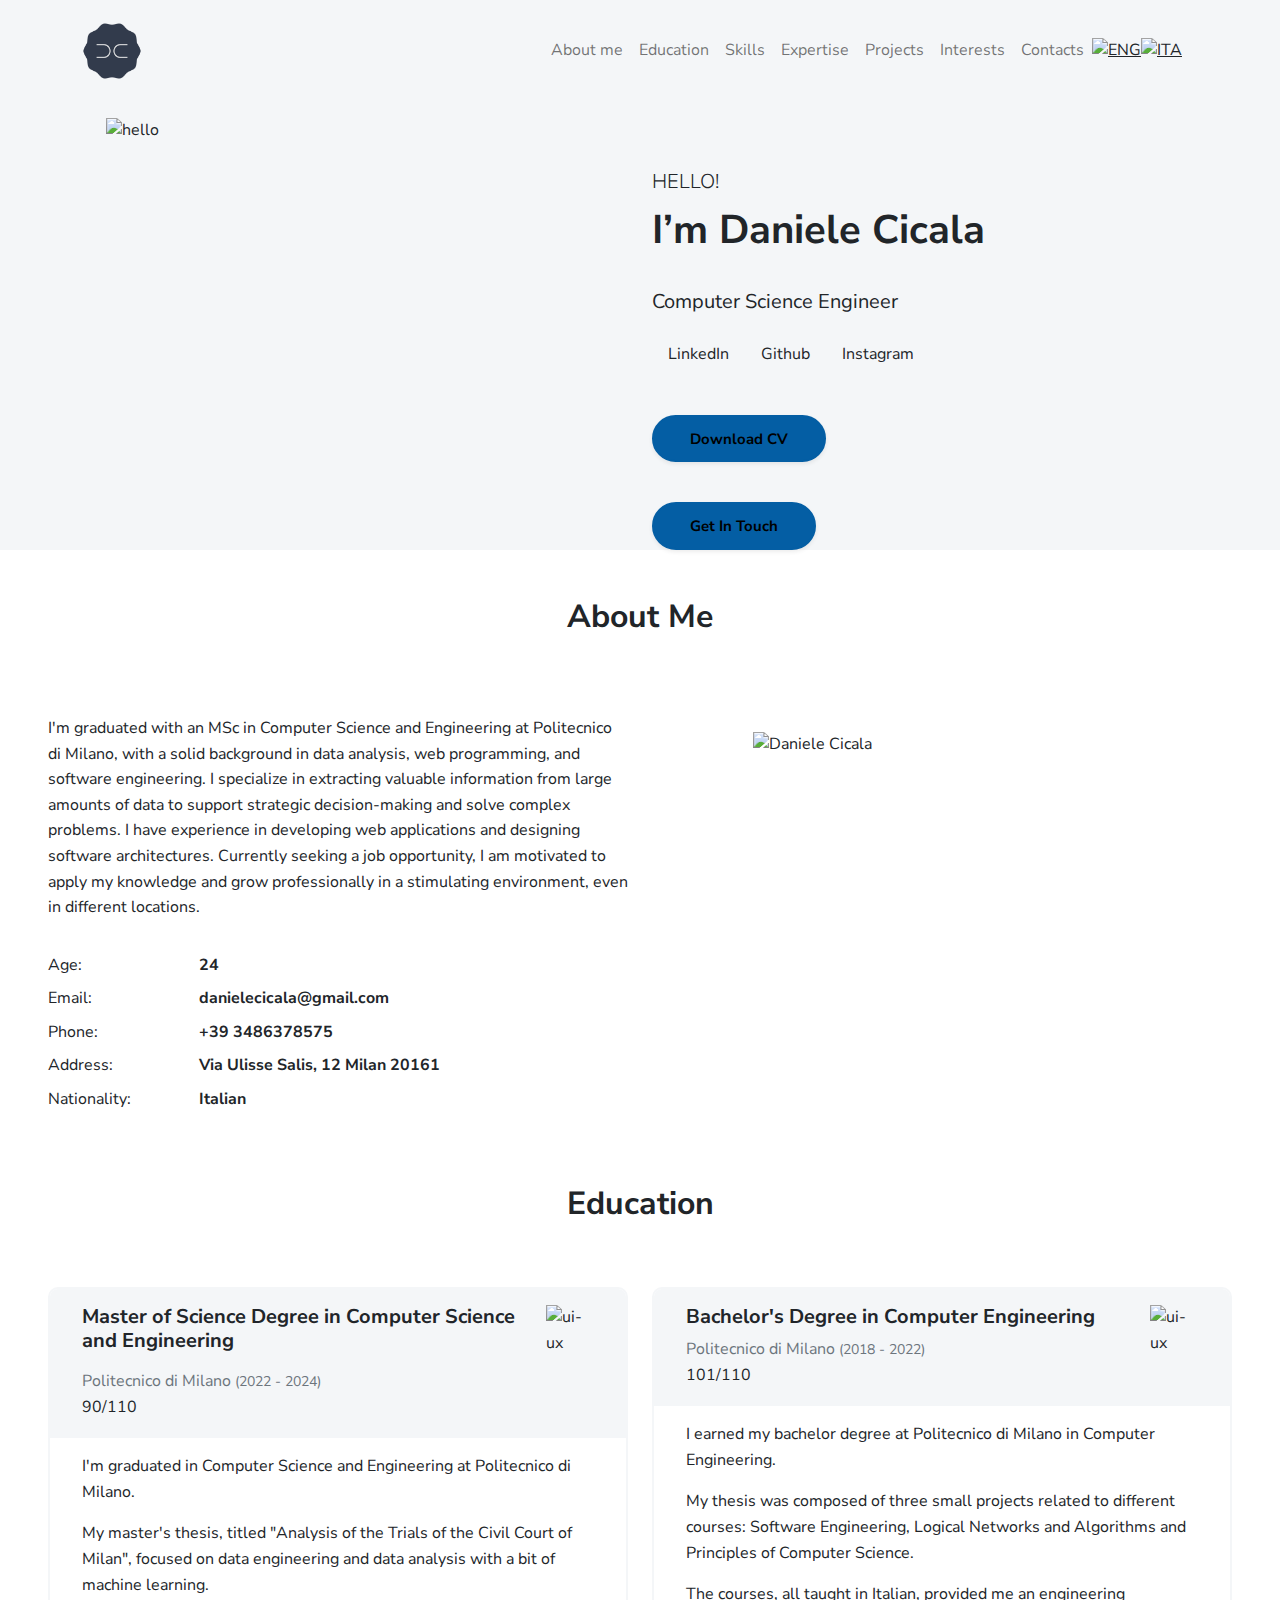
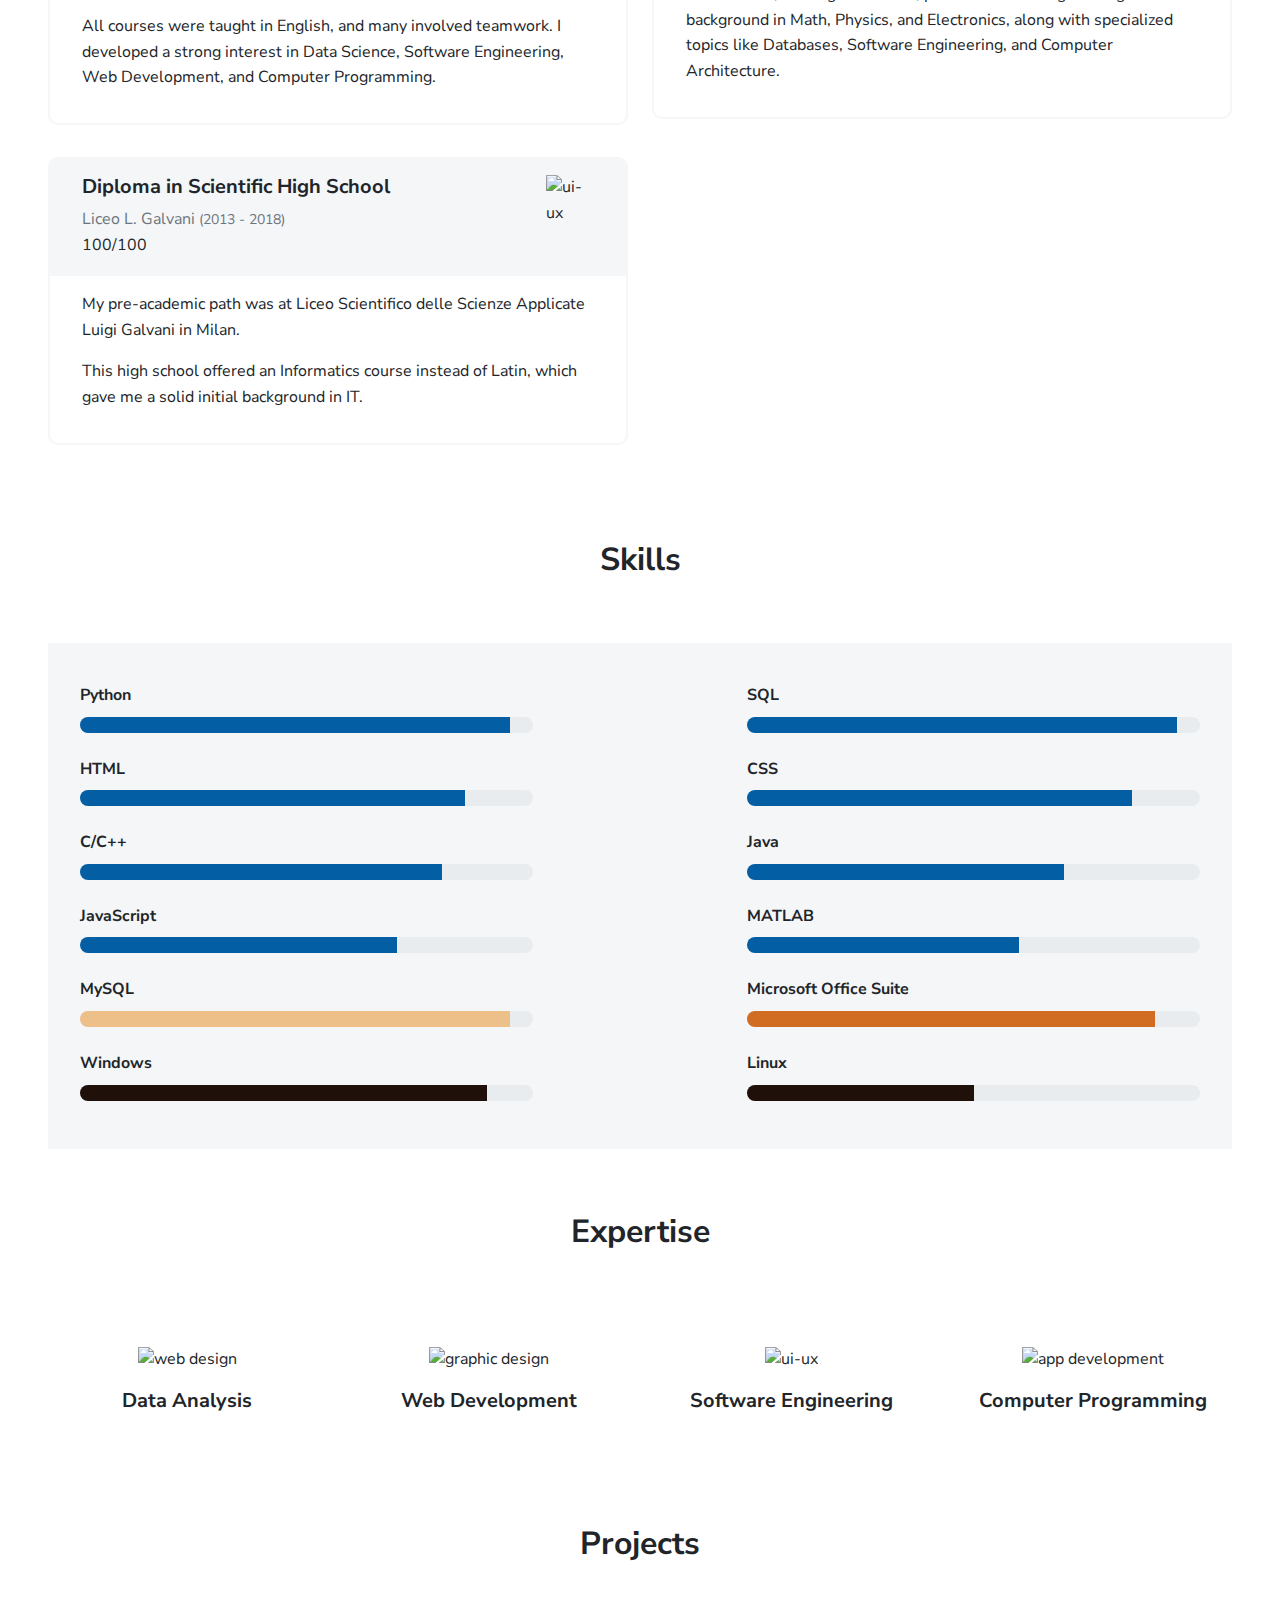
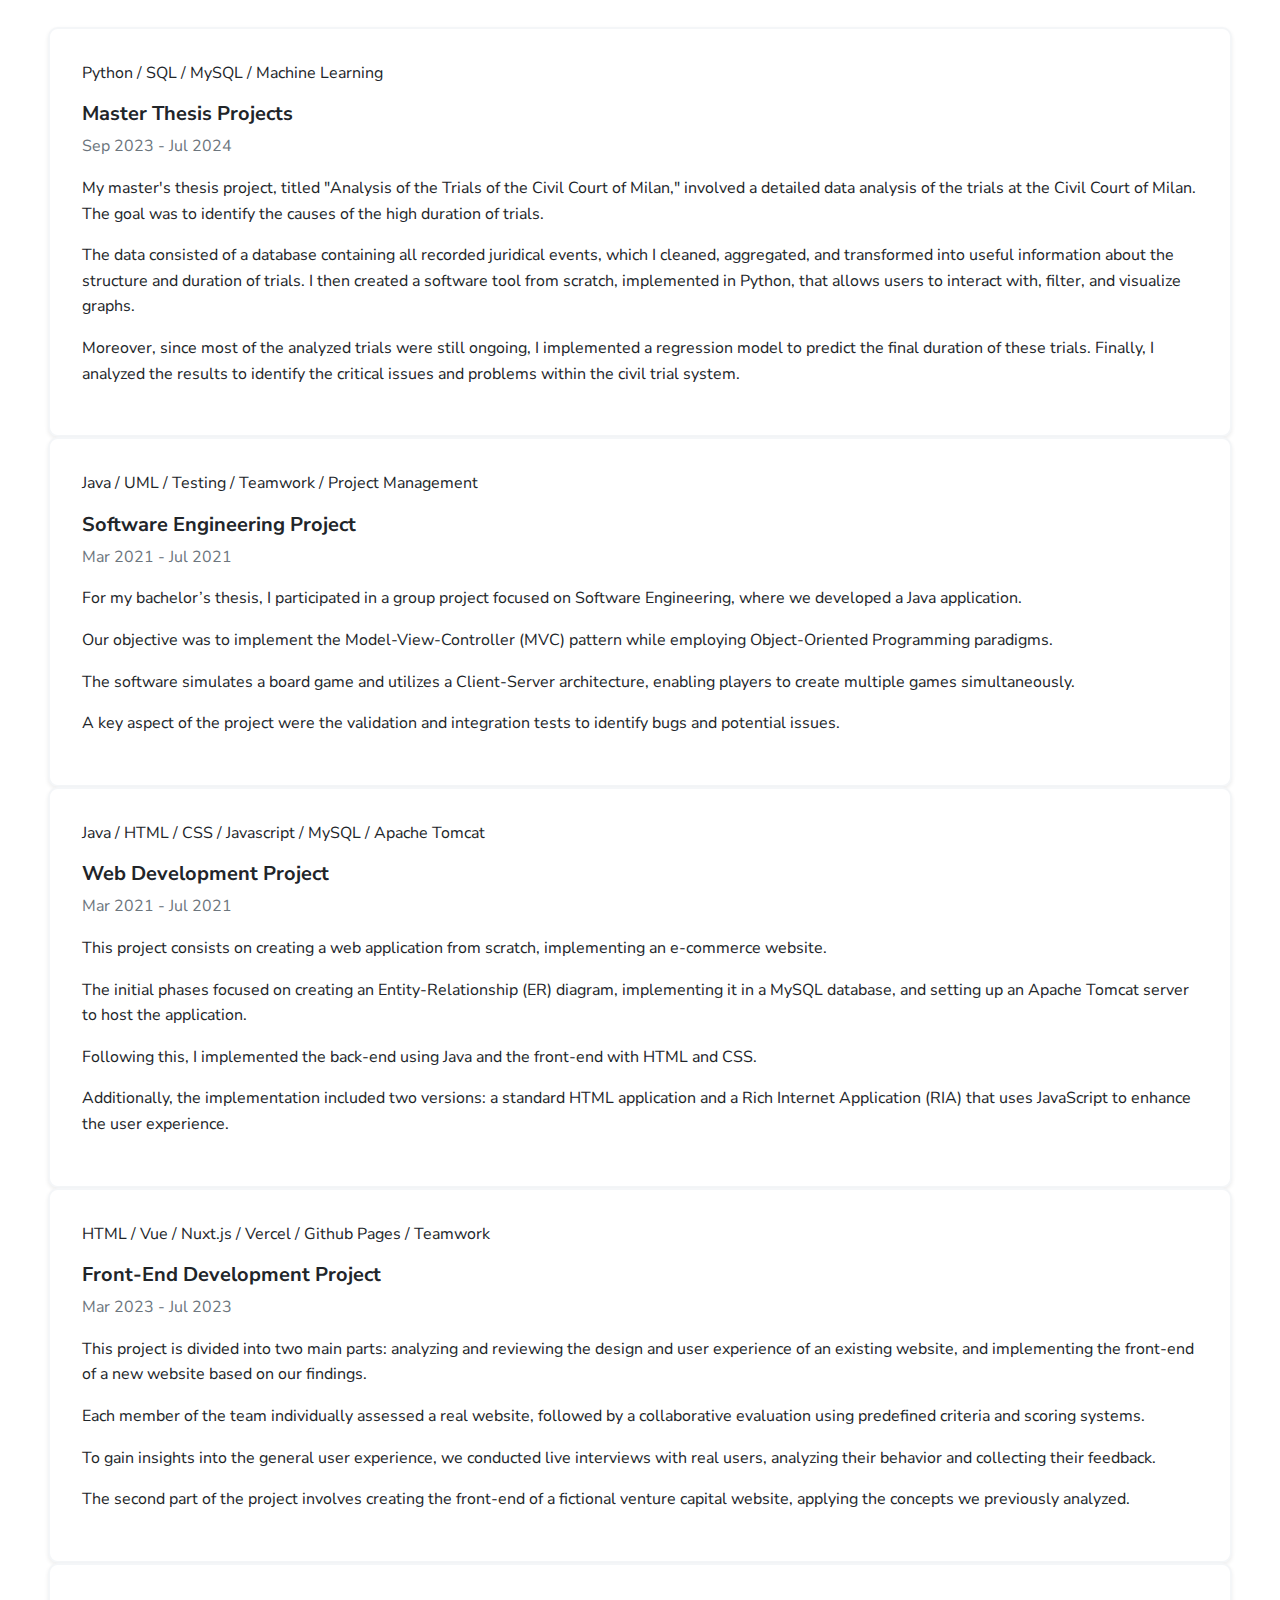
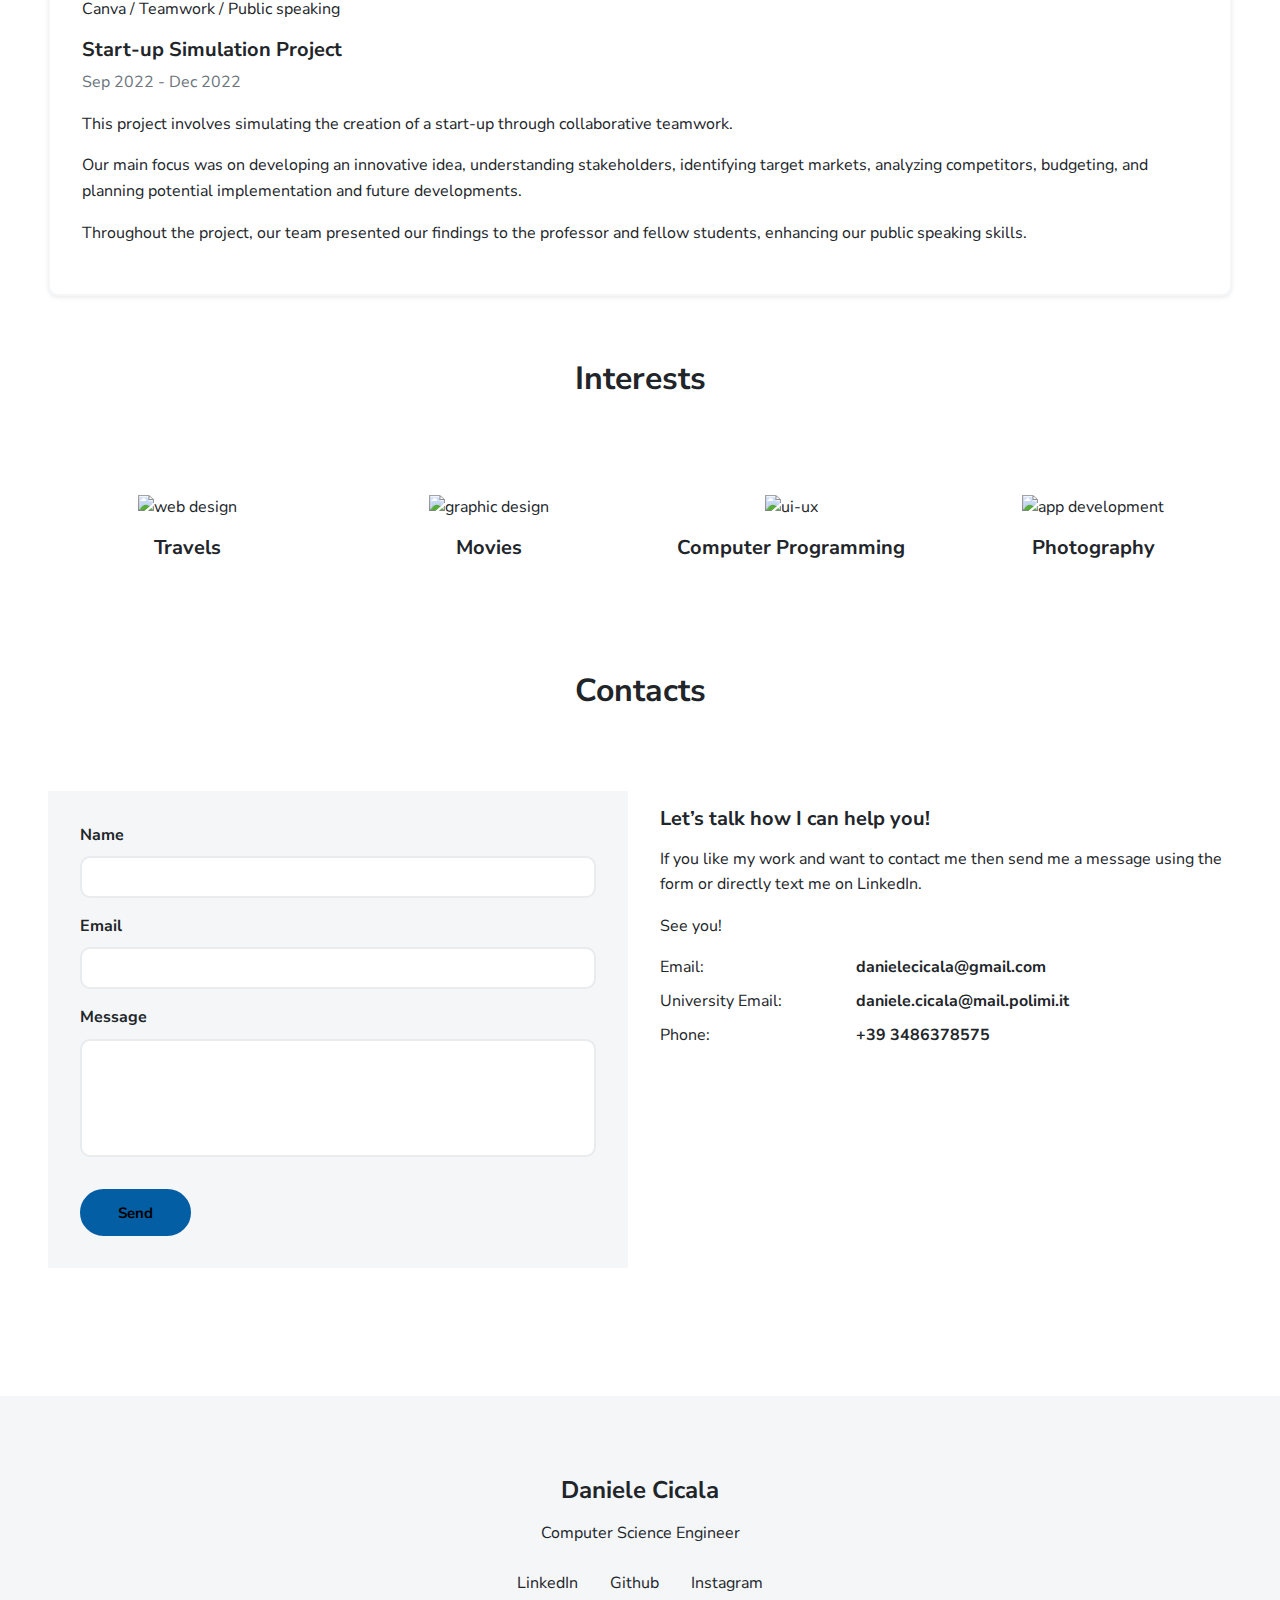
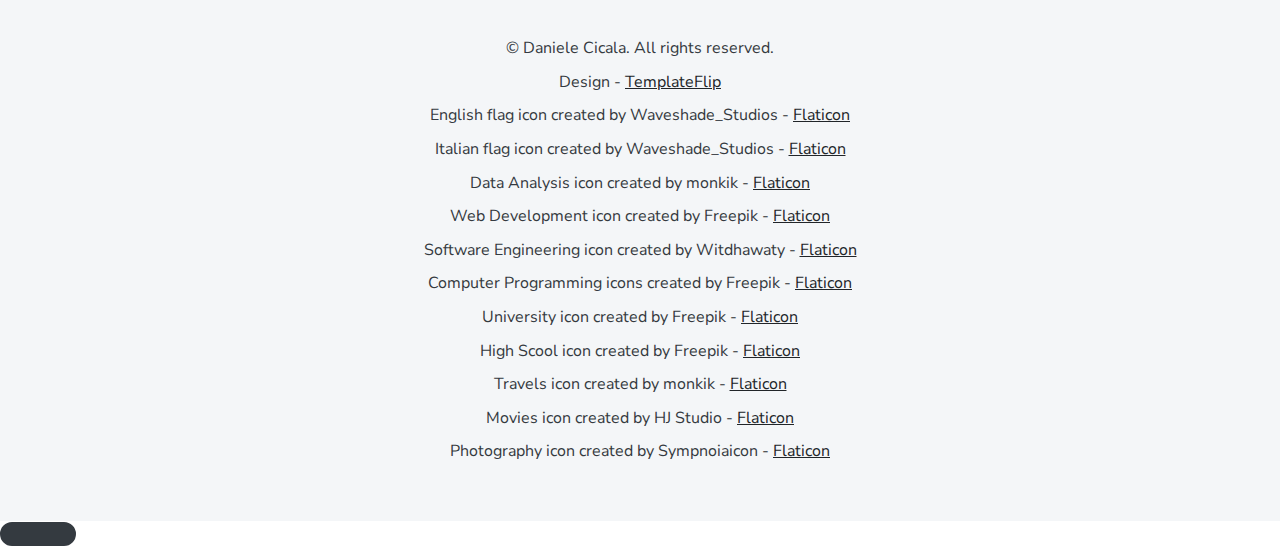
==== commit 3e932a98: "ortografia" ====
--- a/index.html
+++ b/index.html
@@ -56,10 +56,10 @@
                 data-translate="navbarSupportedContent.interests">Interests</a></li>
             <li class="nav-item"><a class="nav-link" href="#contacts"
                 data-translate="navbarSupportedContent.contacts">Contacts</a></li>
-            <!-- <nav>
-              <a href="#" onclick="changeLanguage('en')">ENG</a>
-              <a href="#" onclick="changeLanguage('it')">ITA</a>
-          </nav> -->
+            <div style="display: flex; align-items: center">
+              <a href="#"><img src="images/flag/eng.png" alt="ENG" class="flags"></a>
+              <a href="index_ita.html"><img src="images/flag/ita.png" alt="ITA" class="flags"></a>
+            </div>
           </ul>
         </div>
       </div>
@@ -92,12 +92,12 @@
                       </ul>
                     </nav>
                   </div>
-                  <div style="white-space: nowrap">
-                    <div class="mt-3" style="display: inline-block; width: 14rem" data-aos="fade-up"
+                  <div>
+                    <div class="mt-3 buttons" data-aos="fade-up"
                       data-aos-delay="200"><a class="btn btn-primary shadow-sm mt-1 hover-effect"
-                        href="files/CV_2024_Eng.lnk" target="_blank">Download CV <i class="fas fa-arrow-down"></i></a>
+                        href="files/CV_2024_Eng.pdf" target="_blank">Download CV <i class="fas fa-arrow-down"></i></a>
                     </div>
-                    <div class="mt-3" style="display: inline-block" data-aos="fade-up" data-aos-delay="200"><a
+                    <div class="mt-3 buttons" data-aos="fade-up" data-aos-delay="200"><a
                         class="btn btn-primary shadow-sm mt-1 hover-effect" href="#contacts">Get In Touch <i
                           class="fas fa-arrow-right"></i></a></div>
                     </span>
@@ -116,7 +116,7 @@
               <h2 class="marker marker-center">About Me</h2>
             </div>
             <div class="col-md-6">
-              <p>I'm graduated with an MSc in Computer Science and Engineering, with a solid background in data
+              <p>I'm graduated with an MSc in Computer Science and Engineering at Politecnico di Milano, with a solid background in data
                 analysis, web programming, and software engineering. I specialize in extracting valuable information
                 from large amounts of data to support strategic decision-making and solve complex problems. I have
                 experience in developing web applications and designing software architectures. Currently seeking a job
@@ -183,7 +183,7 @@
                 <div class="card-body px-3 py-2">
                   <p>I'm graduated in Computer Science and Engineering at Politecnico di Milano.</p>
                   <p>My master's thesis, titled "Analysis of the Trials of the Civil Court of Milan", focused on data
-                    engineering and data analysism with a bit of machine learning.</p>
+                    engineering and data analysis with a bit of machine learning.</p>
                   <p>All courses were taught in English, and many involved teamwork. I developed a strong interest in
                     Data Science, Software Engineering, Web Development, and Computer Programming.</p>
                 </div>
@@ -223,7 +223,7 @@
                 </div>
                 <div class="card-body px-3 py-2">
                   <p>My pre-academic path was at Liceo Scientifico delle Scienze Applicate Luigi Galvani in Milan.</p>
-                  <p>This high school offered an informatics course instead of Latin, which gave me a solid initial
+                  <p>This high school offered an Informatics course instead of Latin, which gave me a solid initial
                     background in IT.</p>
                 </div>
               </div>
@@ -391,7 +391,7 @@
                 <p>For my bachelor’s thesis, I participated in a group project focused on Software Engineering, where we developed a Java application.</p>
                 <p>Our objective was to implement the Model-View-Controller (MVC) pattern while employing Object-Oriented Programming paradigms.</p>
                 <p>The software simulates a board game and utilizes a Client-Server architecture, enabling players to create multiple games simultaneously.</p>
-                <p>A key aspect of the project was the development of validation and integration tests to identify bugs and potential issues.</p></div>
+                <p>A key aspect of the project were the validation and integration tests to identify bugs and potential issues.</p></div>
             </div>
             <div class="timeline-card timeline-card-primary card shadow-sm">
               <div class="card-body">
@@ -399,18 +399,18 @@
                 <div class="h5 mb-1">Web Development Project</div>
                 <div class="text-muted text-small mb-2">Mar 2021 - Jul 2021</div>
                 <p>This project consists on creating a web application from scratch, implementing an e-commerce website.</p>
-                <p>The initial phases focus on creating an Entity-Relationship (ER) diagram, implementing it in a MySQL database, and setting up an Apache Tomcat server to host the application.</p>
-                <p>Following this, we implemented the back-end using Java and the front-end with HTML and CSS.</p>
-                <p>Additionally, the implementation included two versions: a standard HTML application and a Rich Internet Application (RIA) that leverages JavaScript to enhance the user experience.</p>
+                <p>The initial phases focused on creating an Entity-Relationship (ER) diagram, implementing it in a MySQL database, and setting up an Apache Tomcat server to host the application.</p>
+                <p>Following this, I implemented the back-end using Java and the front-end with HTML and CSS.</p>
+                <p>Additionally, the implementation included two versions: a standard HTML application and a Rich Internet Application (RIA) that uses JavaScript to enhance the user experience.</p>
               </div>
             </div>
             <div class="timeline-card timeline-card-primary card shadow-sm">
               <div class="card-body">
-                <p class="text-small text-lightblue">HTML / Vue / Node.js / Vercel / Github Pages / Teamwork</p>
+                <p class="text-small text-lightblue">HTML / Vue / Nuxt.js / Vercel / Github Pages / Teamwork</p>
                 <div class="h5 mb-1">Front-End Development Project</div>
                 <div class="text-muted text-small mb-2">Mar 2023 - Jul 2023</div>
                 <p>This project is divided into two main parts: analyzing and reviewing the design and user experience of an existing website, and implementing the front-end of a new website based on our findings.</p>
-                <p>My team individually assessed a real website, followed by a collaborative evaluation using predefined criteria and scoring systems</p>
+                <p>Each member of the team individually assessed a real website, followed by a collaborative evaluation using predefined criteria and scoring systems.</p>
                 <p>To gain insights into the general user experience, we conducted live interviews with real users, analyzing their behavior and collecting their feedback.</p>
                 <p>The second part of the project involves creating the front-end of a fictional venture capital website, applying the concepts we previously analyzed.</p>
               </div>
@@ -483,7 +483,7 @@
               <div class="mt-3 px-1">
                 <div class="h5">Let’s talk how I can help you!</div>
                 <p>If you like my work and want to contact me then send me a message using the form or directly text me
-                  on LinkedIn</p>
+                  on LinkedIn.</p>
                 <p>See you!</p>
               </div>
               <div class="mt-53 px-1">
@@ -538,6 +538,14 @@
               Design - <a href="https://templateflip.com/" target="_blank">TemplateFlip</a>
             </div>
             <div class="mb-1">
+              English flag icon created by Waveshade_Studios - <a href="https://www.flaticon.com/free-icons/uk" 
+                target="_blank">Flaticon</a>
+            </div>
+            <div class="mb-1">
+              Italian flag icon created by Waveshade_Studios - <a href="https://www.flaticon.com/free-icons/italy"
+                target="_blank">Flaticon</a>
+            </div>
+            <div class="mb-1">
               Data Analysis icon created by monkik - <a href="https://www.flaticon.com/free-icons/analysis"
                 target="_blank">Flaticon</a>
             </div>
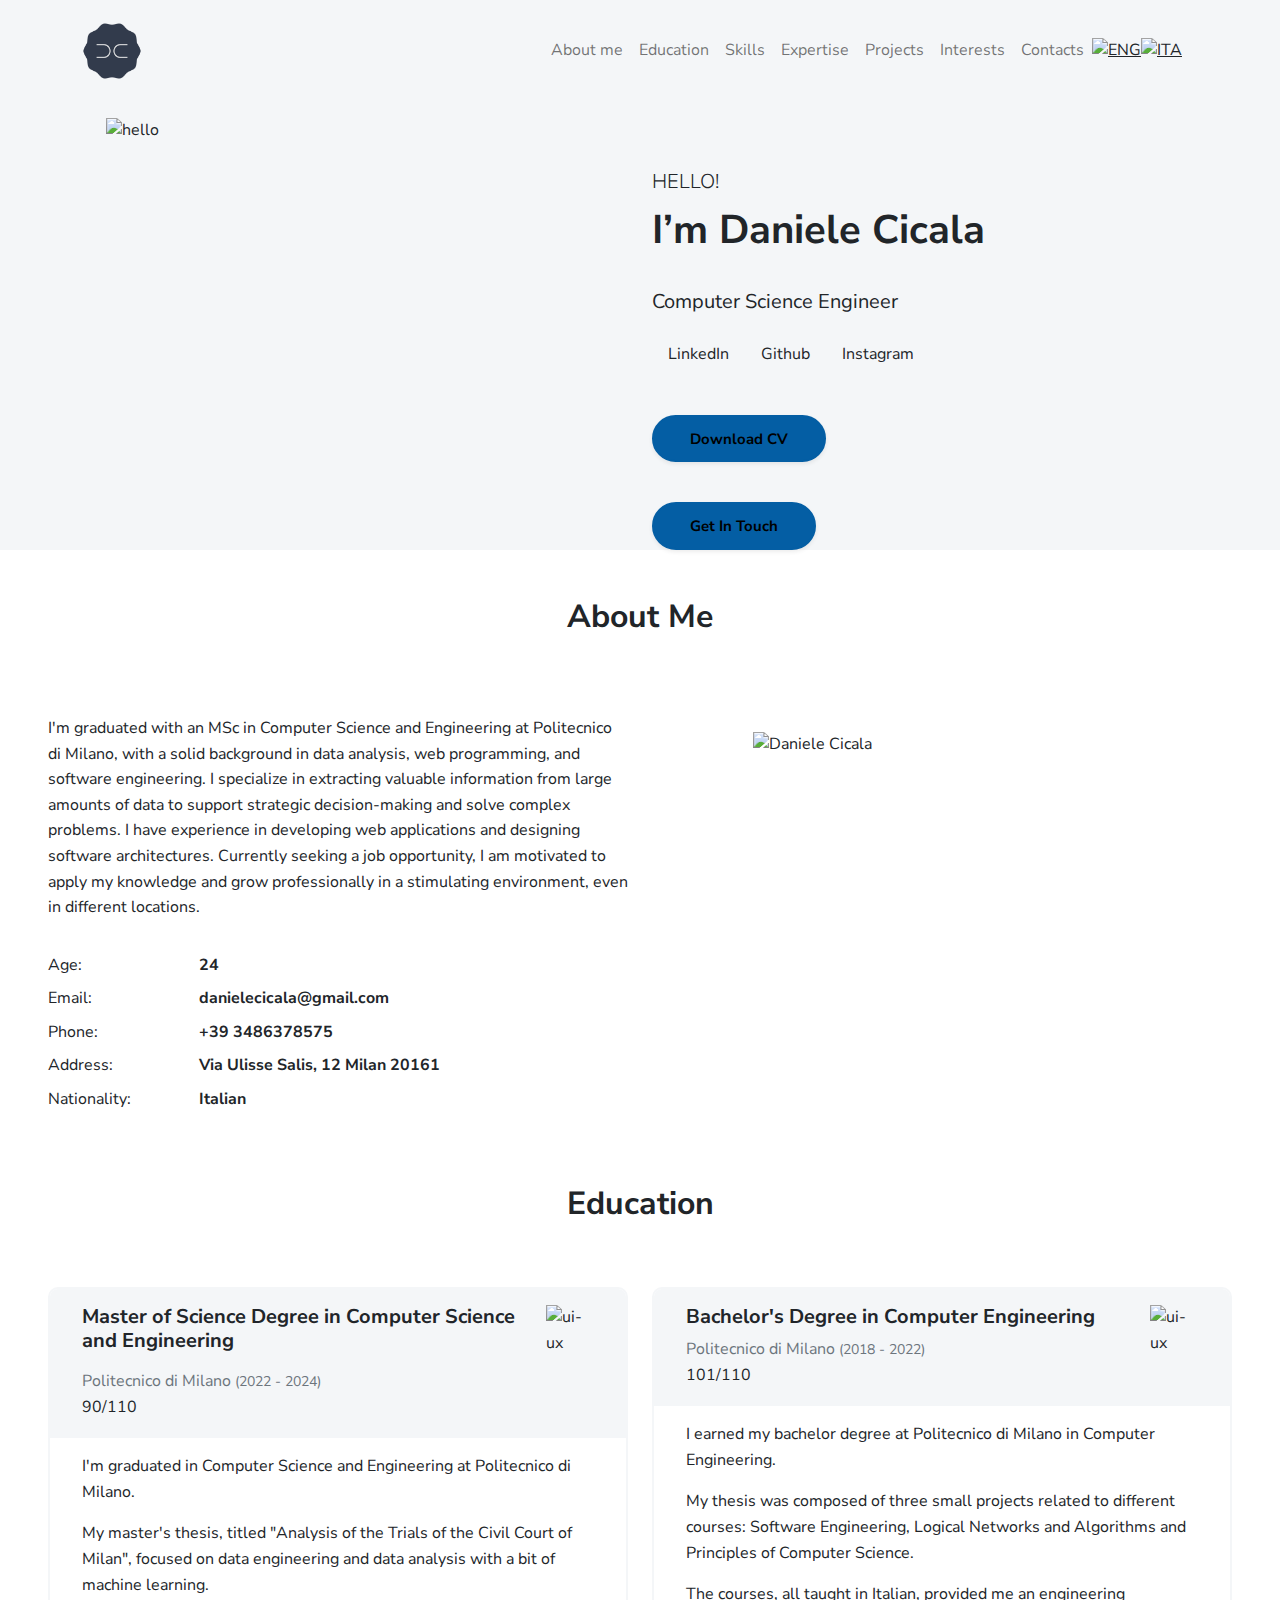
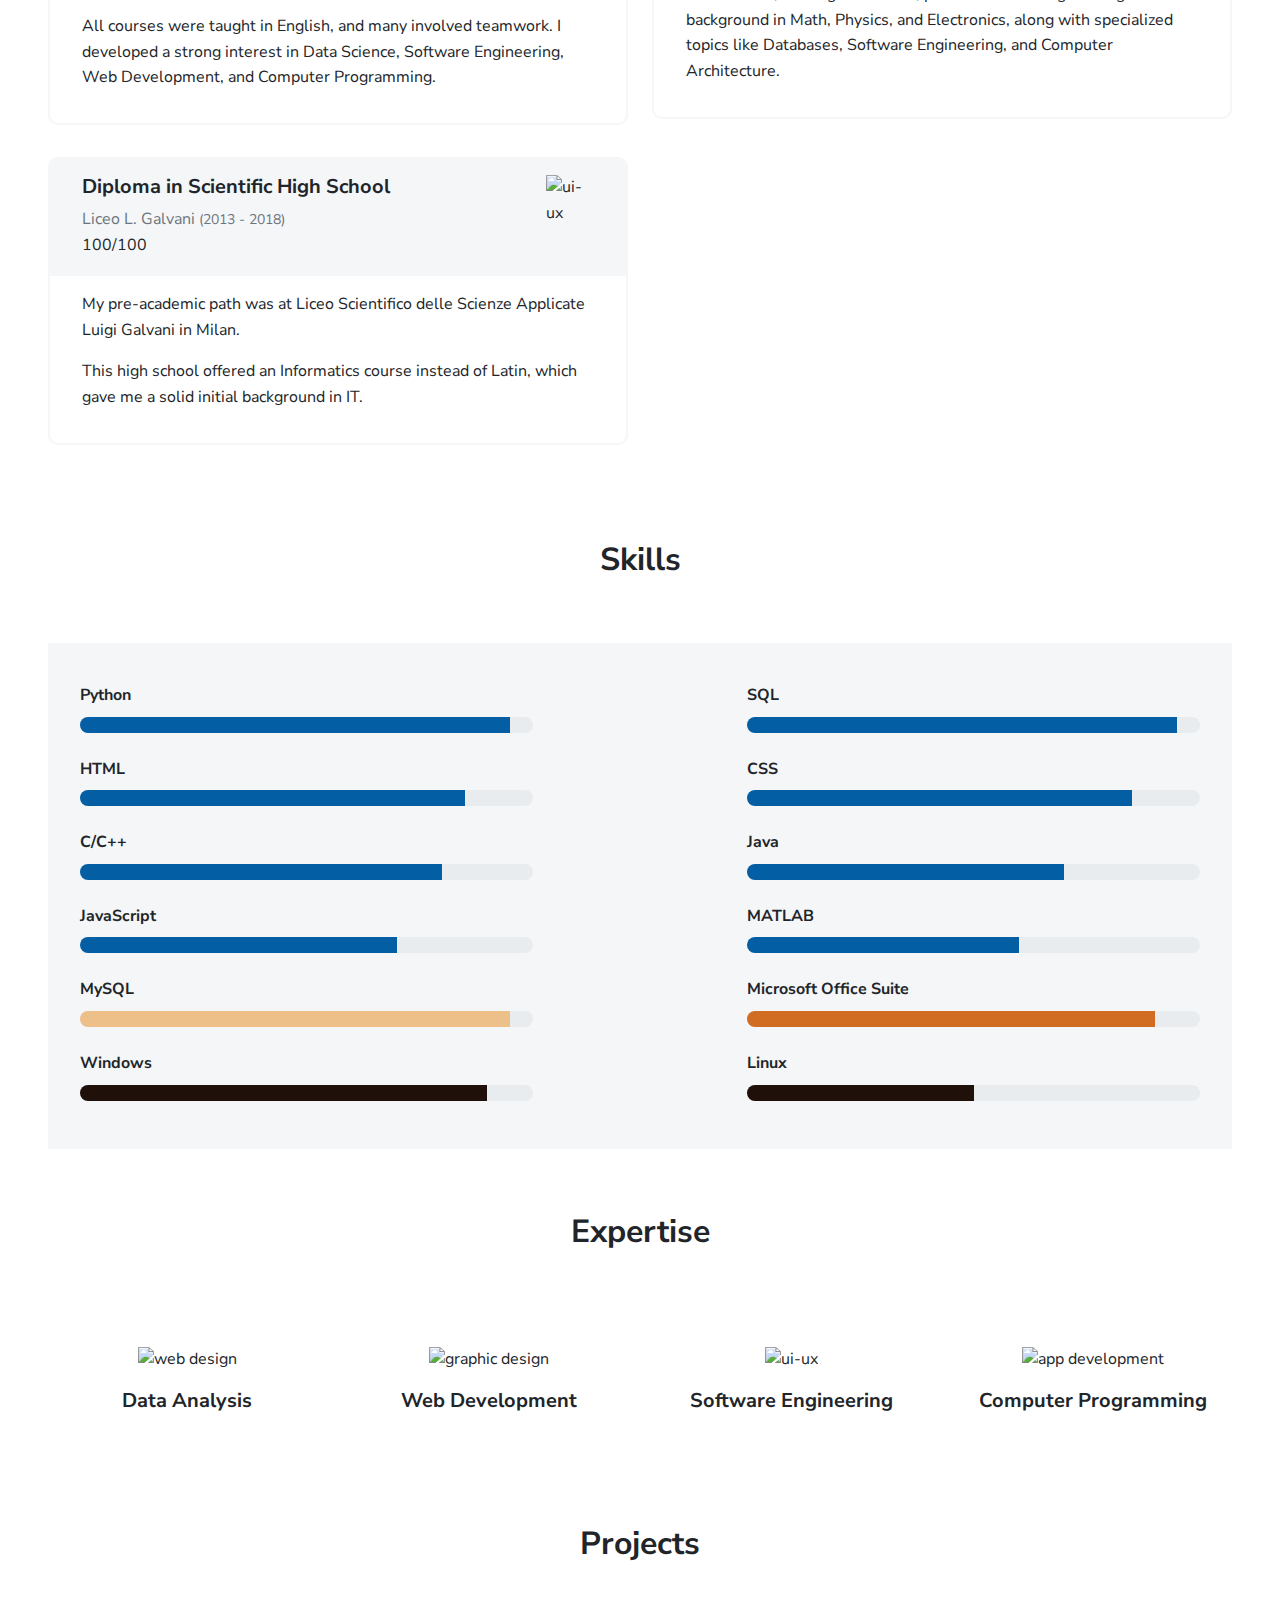
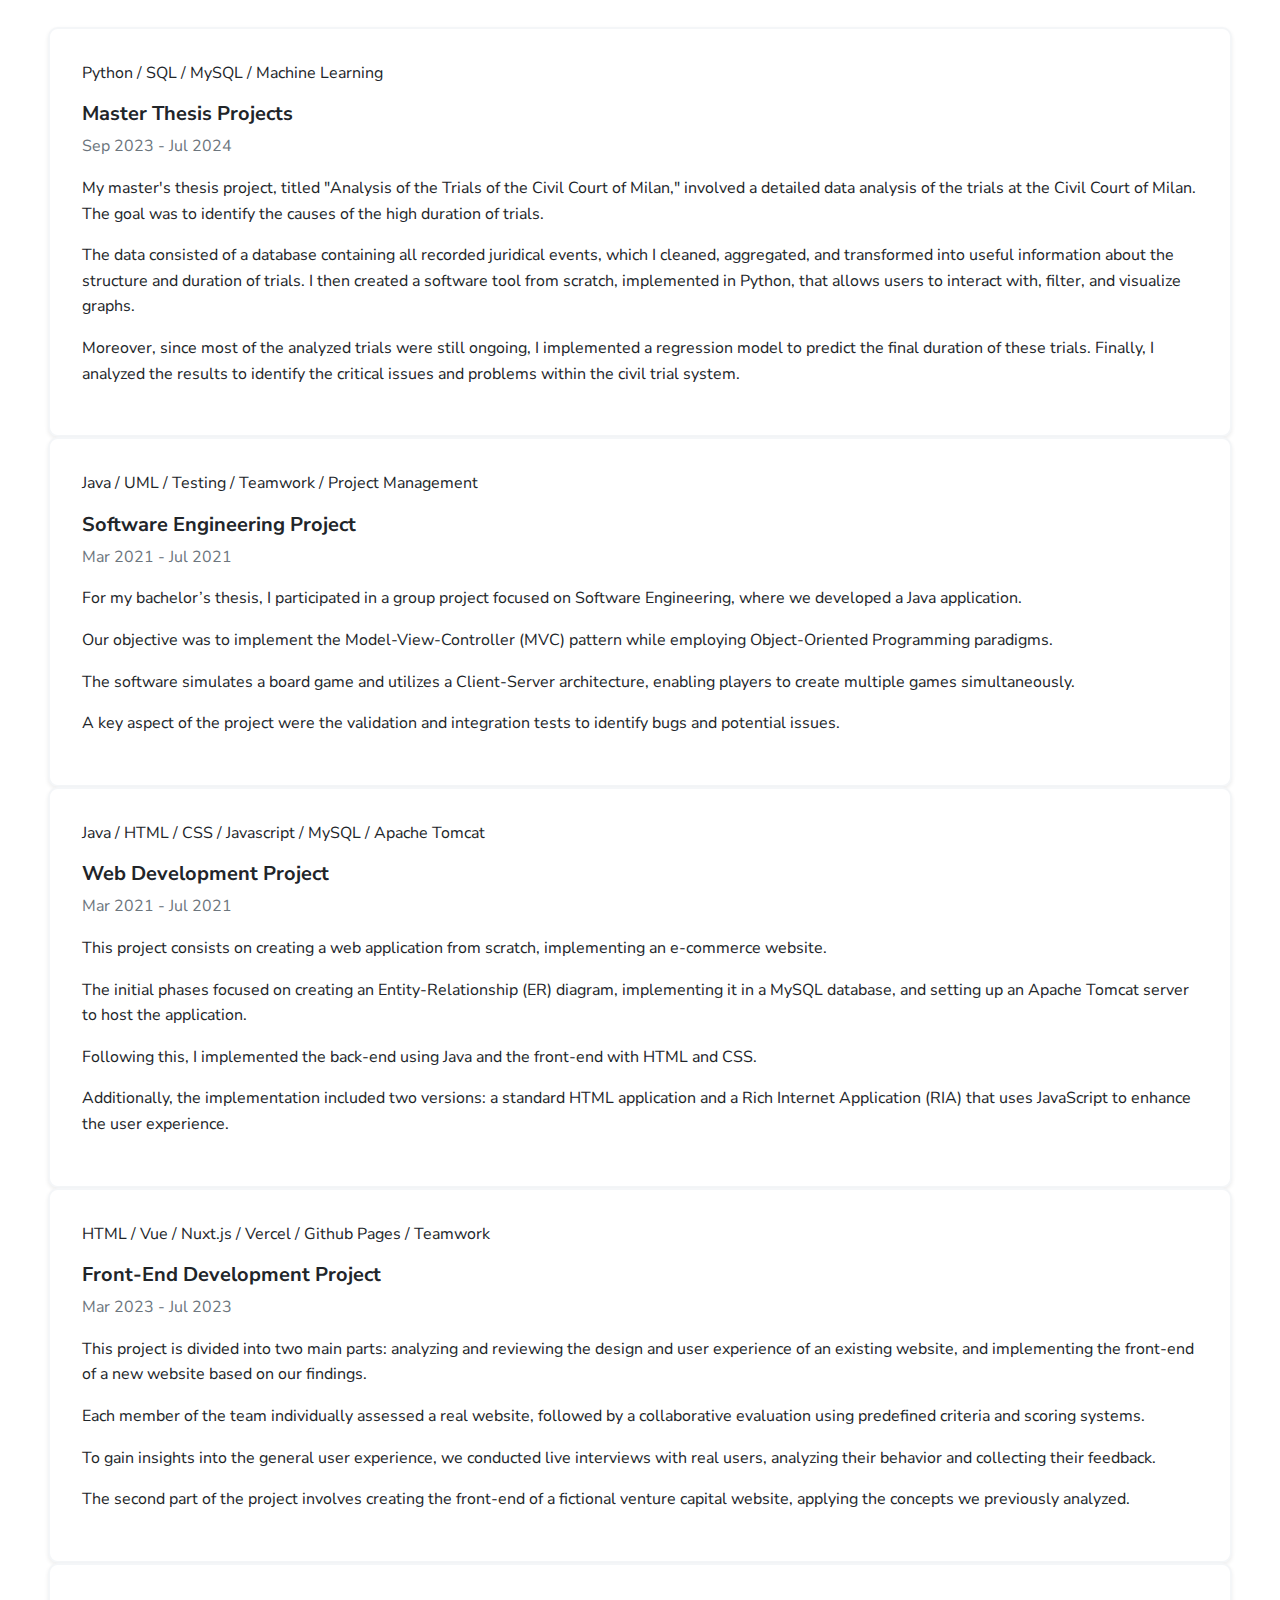
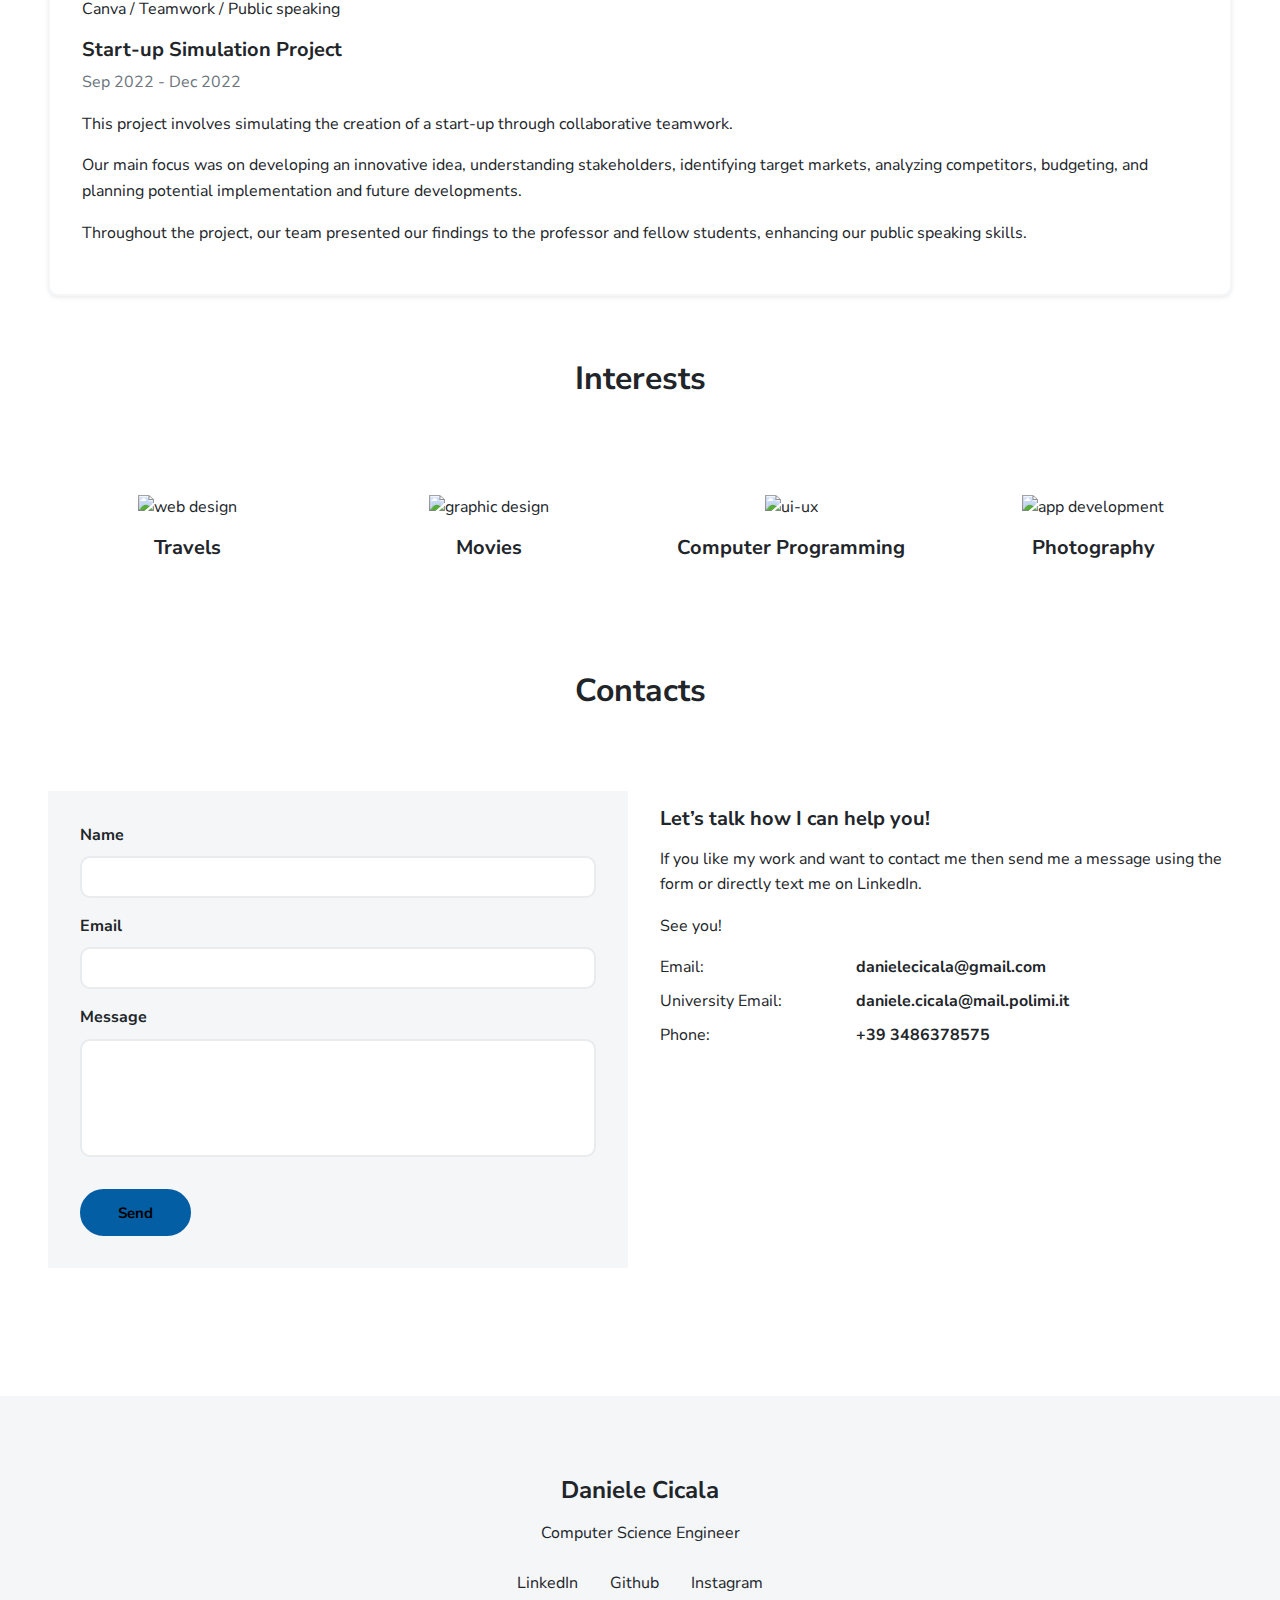
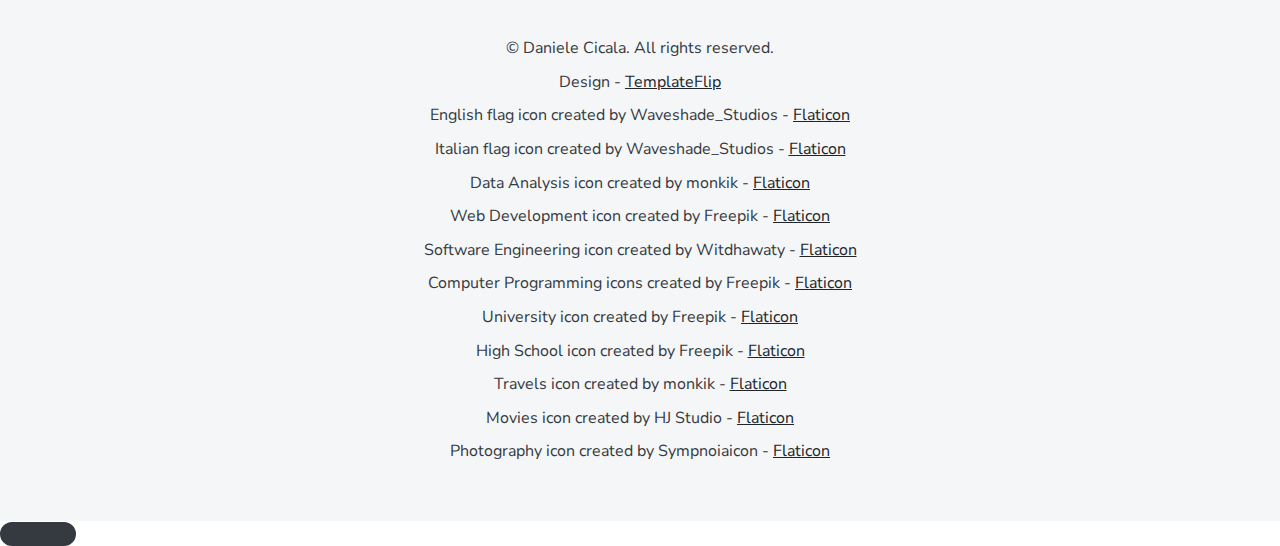
==== commit 2f678823: "ortography" ====
--- a/index.html
+++ b/index.html
@@ -566,7 +566,7 @@
                 target="_blank">Flaticon</a>
             </div>
             <div class="mb-1">
-              High Scool icon created by Freepik - <a href="https://www.flaticon.com/free-icons/diploma"
+              High School icon created by Freepik - <a href="https://www.flaticon.com/free-icons/diploma"
                 target="_blank">Flaticon</a>
             </div>
             <div class="mb-1">
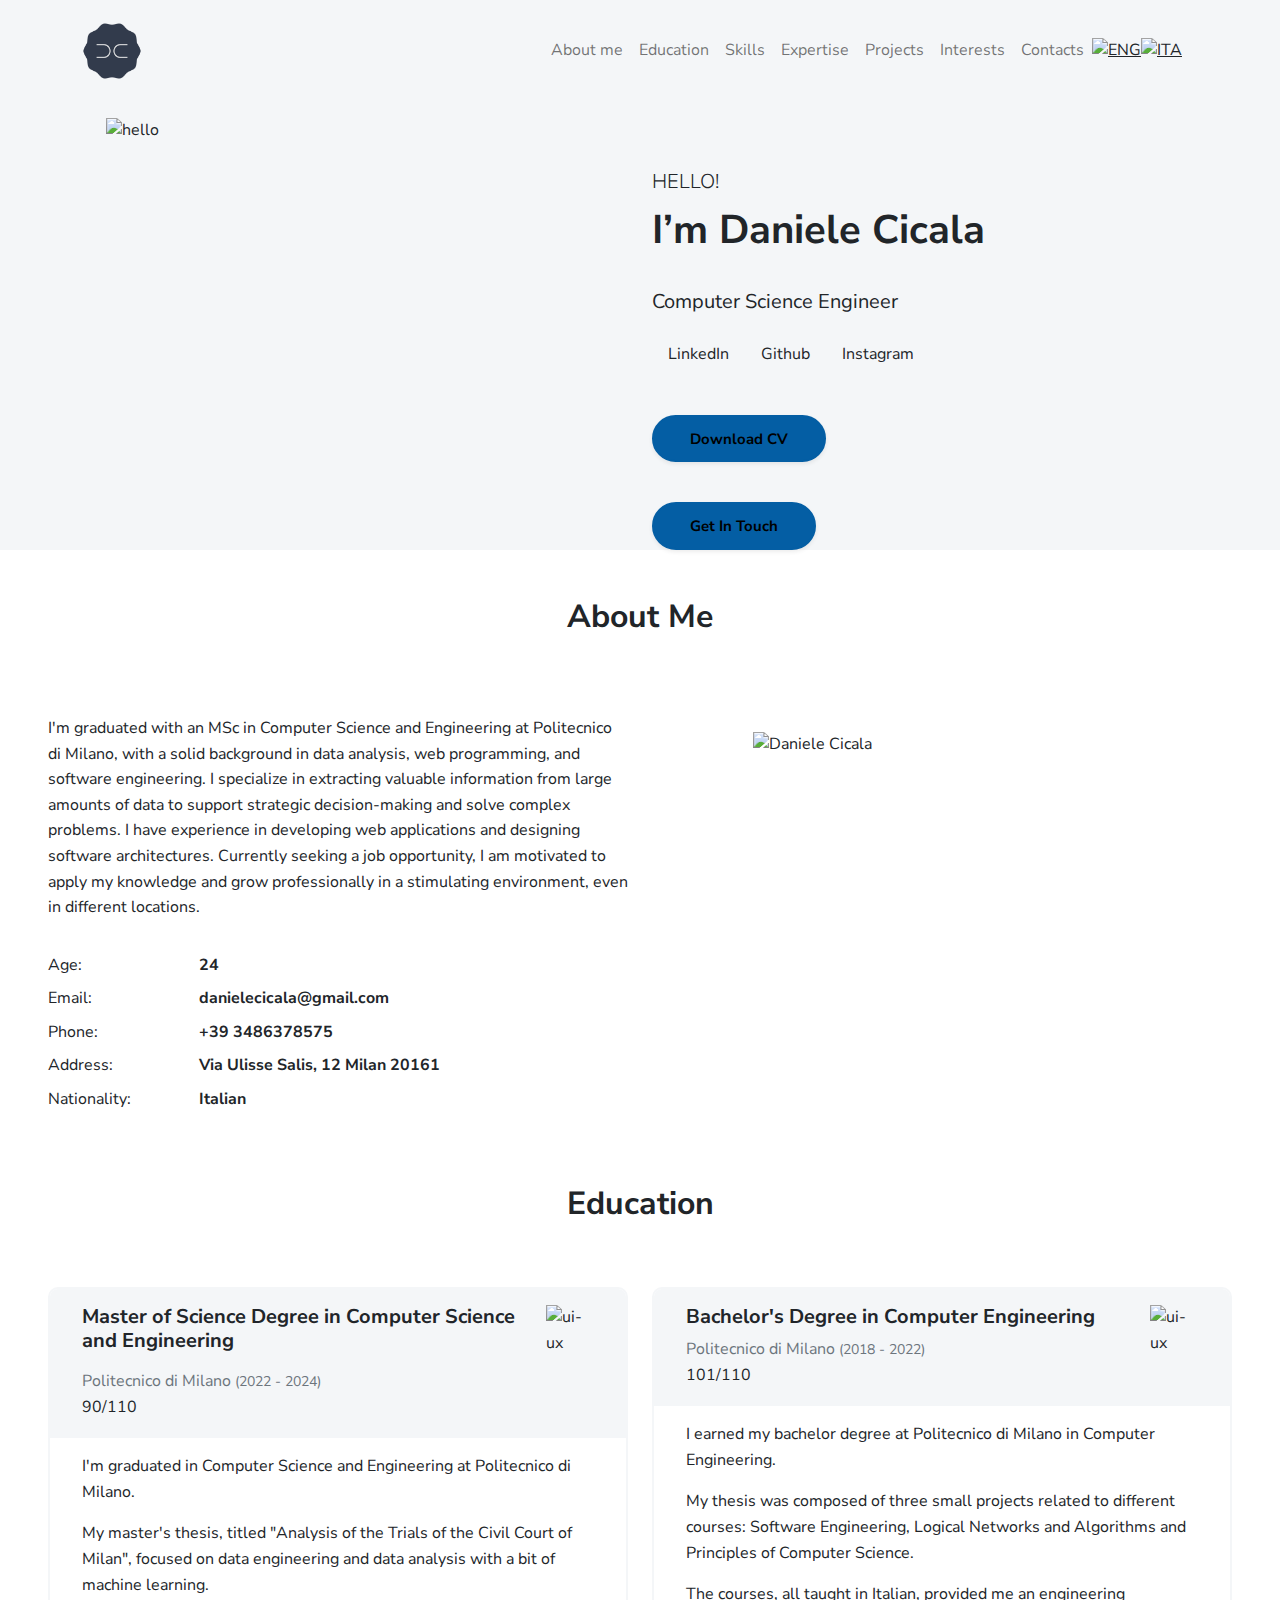
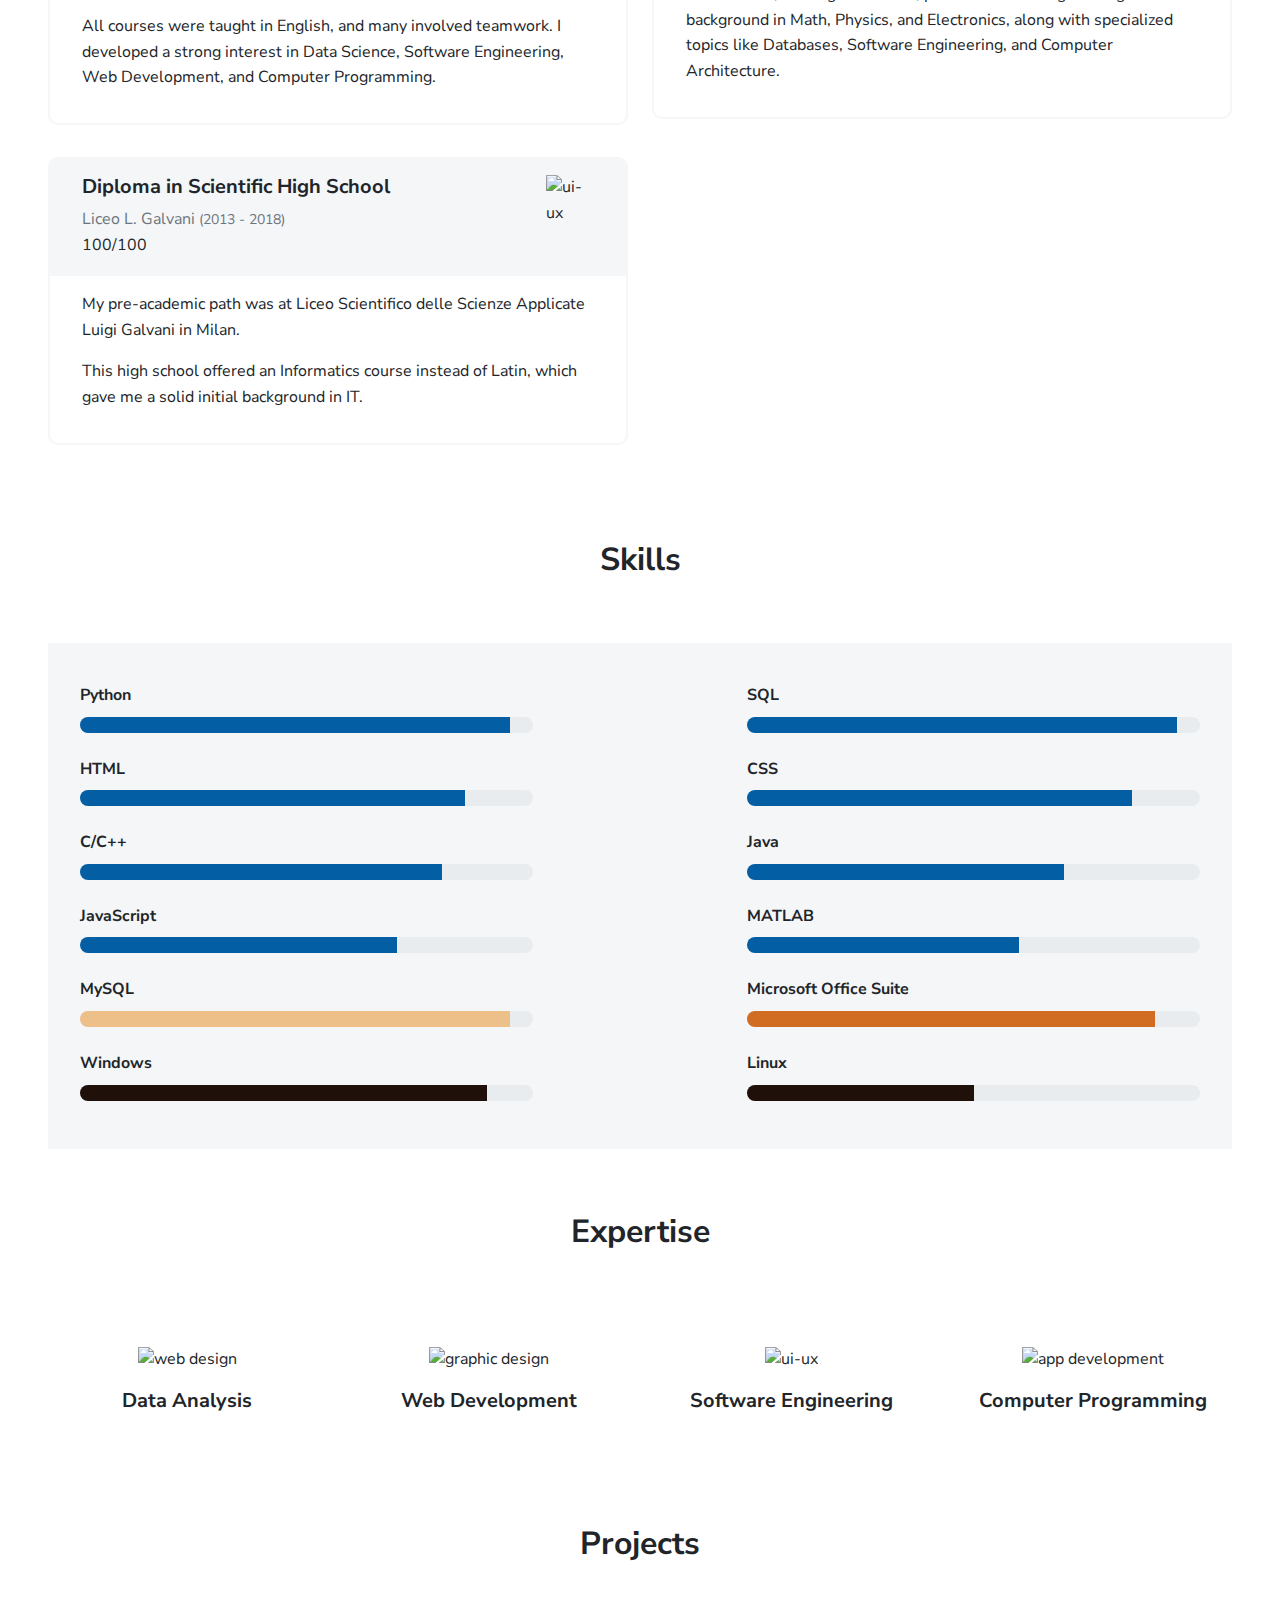
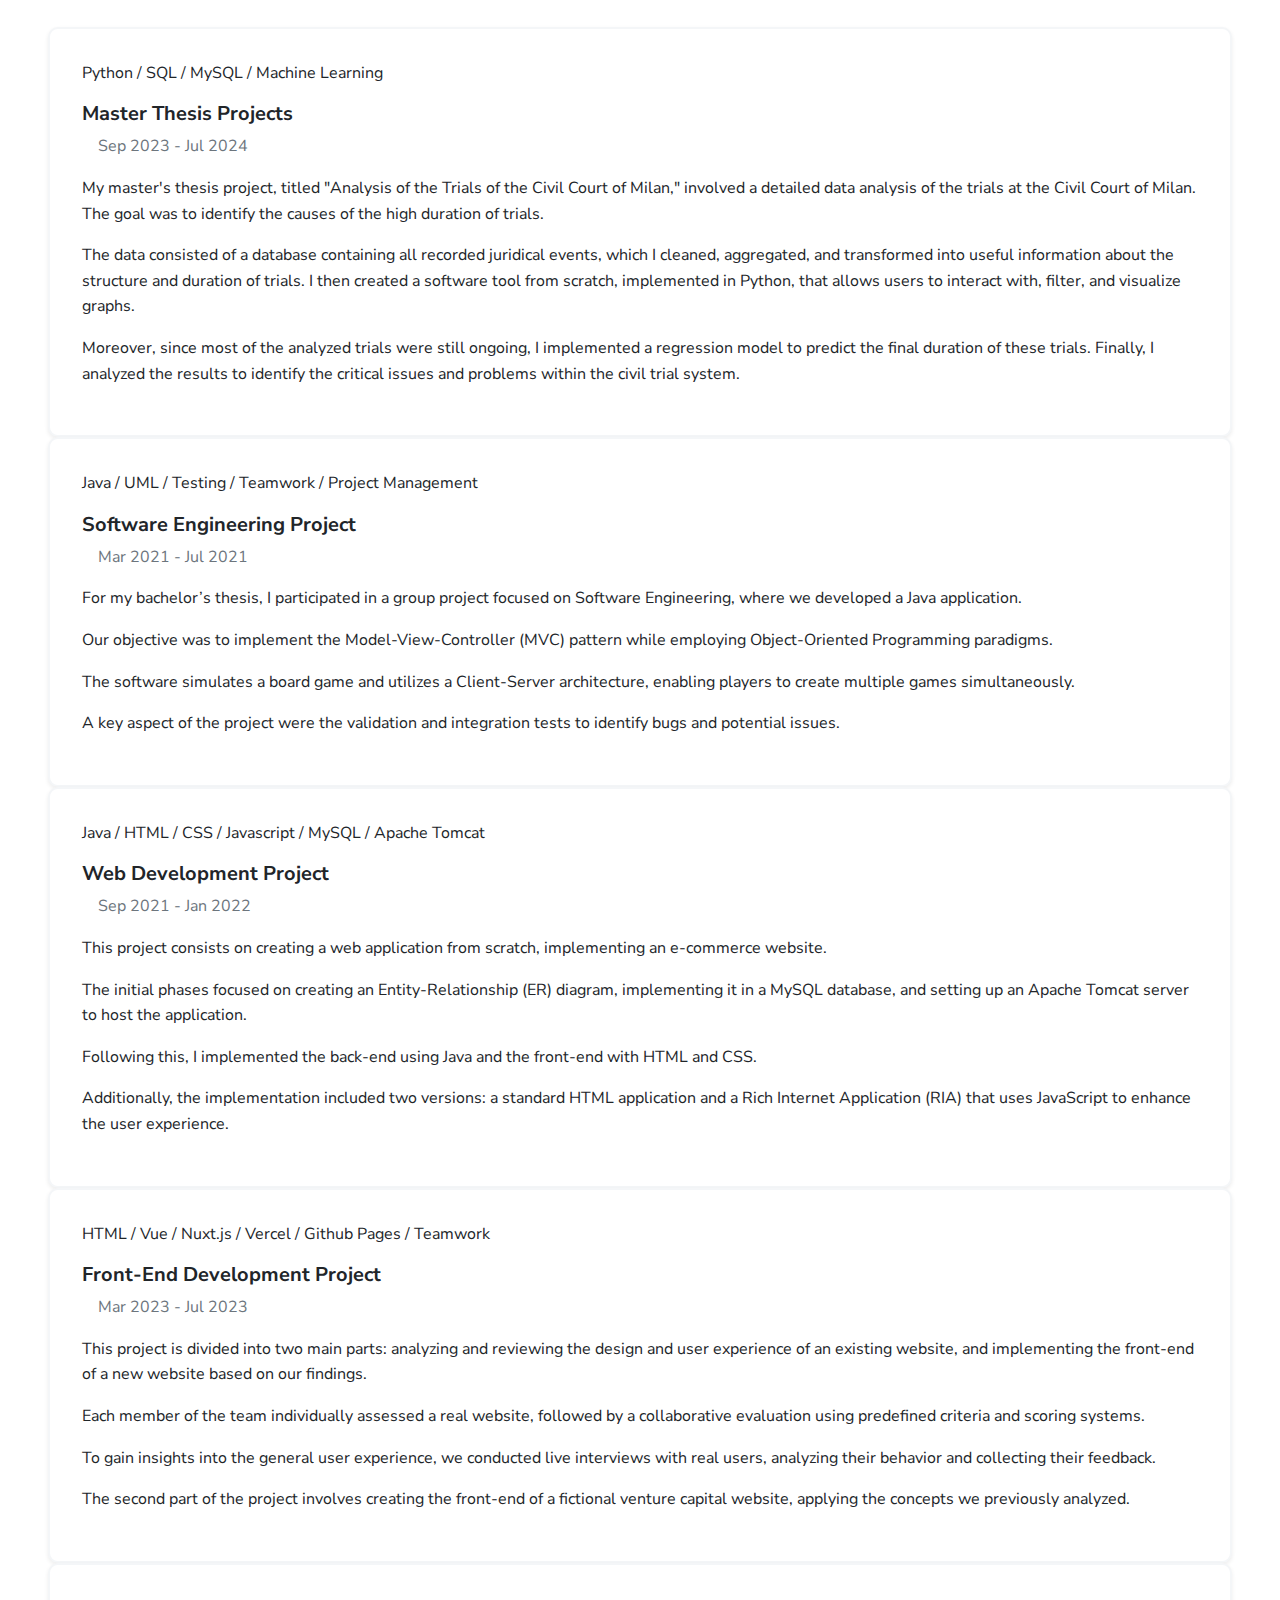
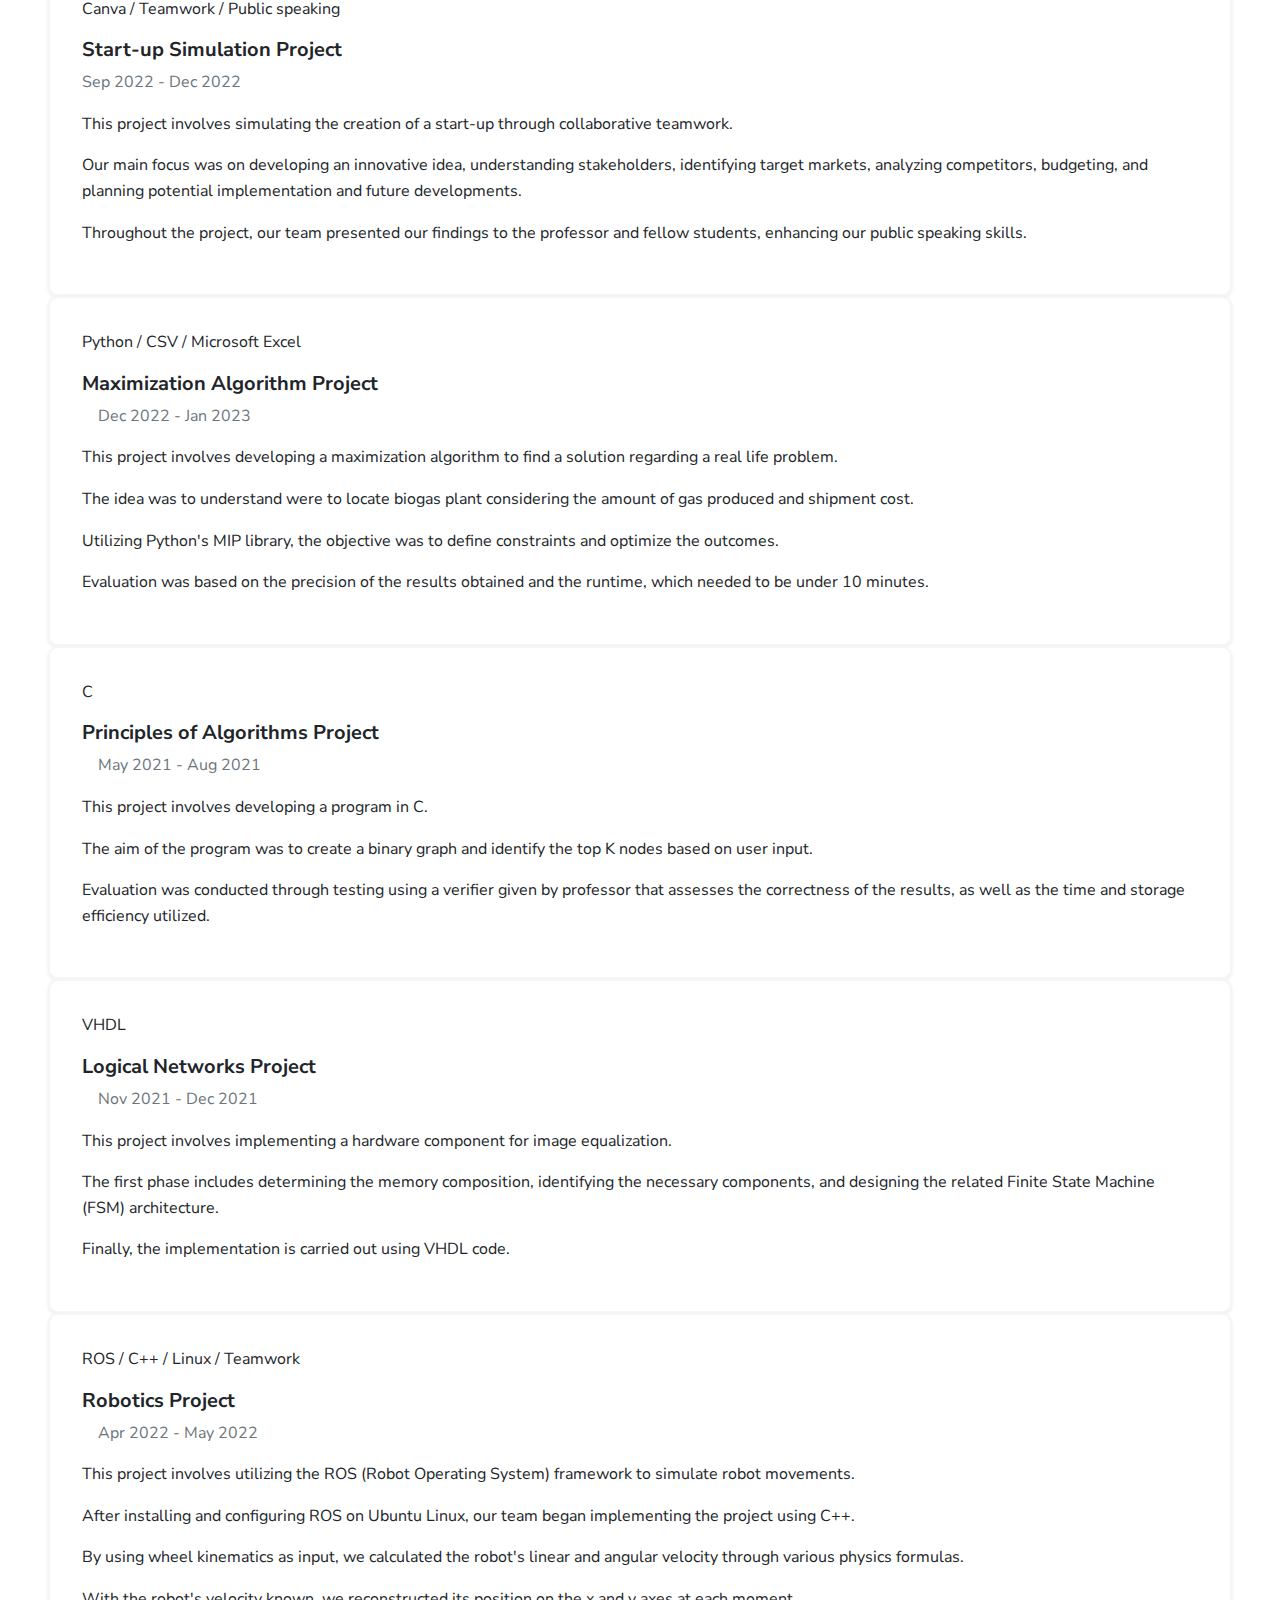
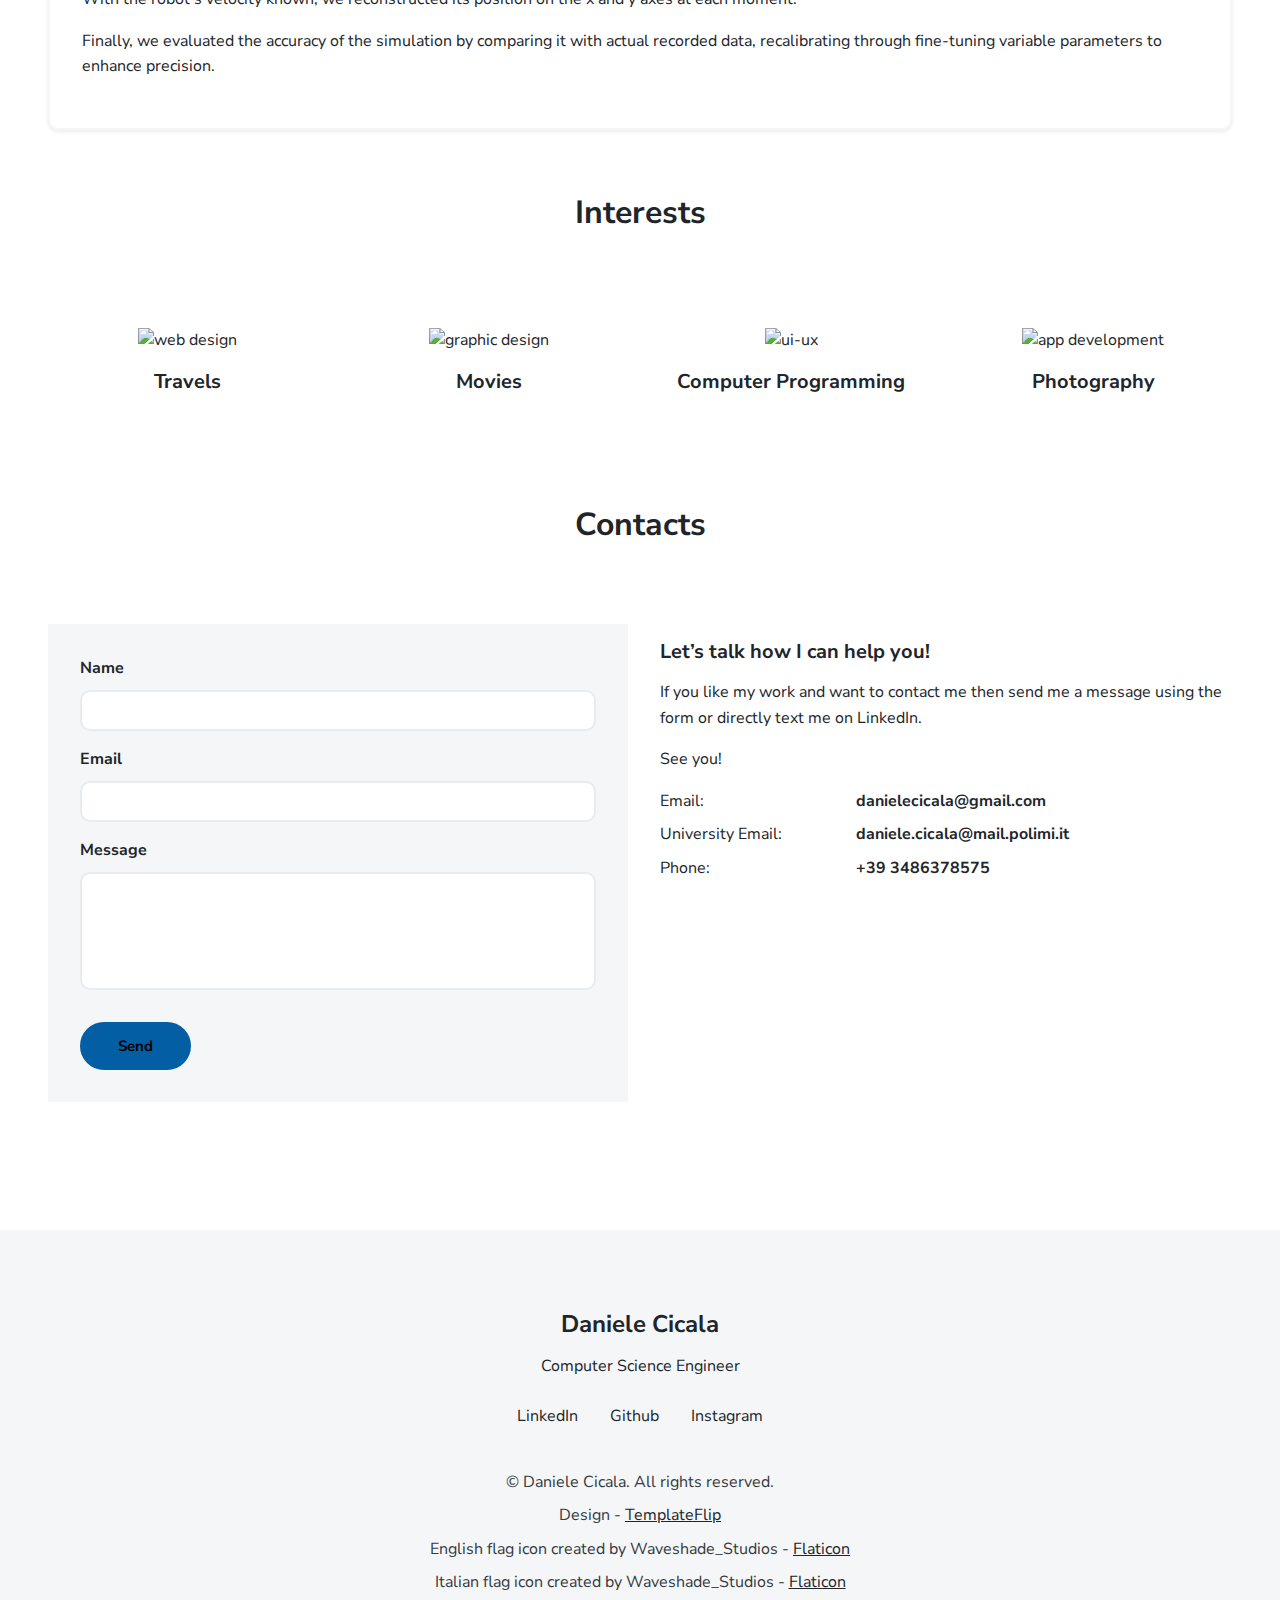
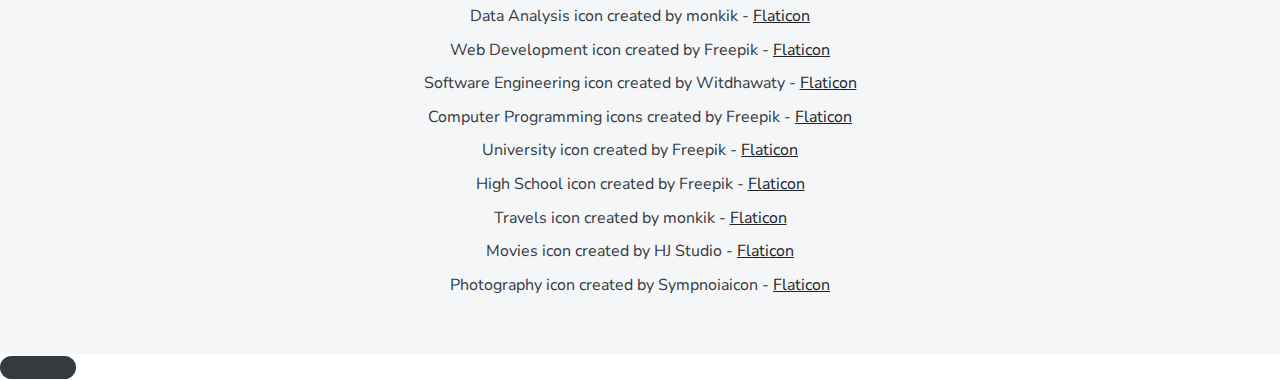
==== commit 5a4534cf: "new projects and links" ====
--- a/index.html
+++ b/index.html
@@ -81,12 +81,12 @@
                   <div class="social-nav" data-aos="fade-up" data-aos-delay="200">
                     <nav role="navigation">
                       <ul class="nav justify-content-left">
-                        <li class="nav-item"><a class="nav-link" href="https://linkedin.com/in/daniele-cicala-186b391a3"
+                        <li class="nav-item"><a class="nav-link" href="https://linkedin.com/in/daniele-cicala-186b391a3" target="_blank"
                             title="LinkedIn"><i class="fab fa-linkedin"></i><span
                               class="menu-title sr-only">LinkedIn</span></a></li>
-                        <li class="nav-item"><a class="nav-link" href="https://github.com/99-Daniele" title="Github"><i
+                        <li class="nav-item"><a class="nav-link" href="https://github.com/99-Daniele" target="_blank" title="Github"><i
                               class="fab fa-github"></i><span class="menu-title sr-only">Github</span></a></li>
-                        <li class="nav-item"><a class="nav-link" href="https://www.instagram.com/daniele.cicala/"
+                        <li class="nav-item"><a class="nav-link" href="https://www.instagram.com/daniele.cicala/" target="_blank"
                             title="Instagram"><i class="fab fa-instagram"></i><span
                               class="menu-title sr-only">Instagram</span></a></li>
                       </ul>
@@ -377,7 +377,12 @@
               <div class="card-body">
                 <p class="text-small text-lightblue">Python / SQL / MySQL / Machine Learning</p>
                 <div class="h5 mb-1">Master Thesis Projects</div>
-                <div class="text-muted text-small mb-2">Sep 2023 - Jul 2024</div>
+                <div style="display:flex" >
+                  <a href="https://github.com/99-Daniele/MasterThesis" target="_blank" title="Github">
+                    <i class="fab fa-github"></i>
+                  </a>
+                  <div class="text-muted text-small mb-2" style="margin-left: 1em">Sep 2023 - Jul 2024</div>
+                </div>
                 <p>My master's thesis project, titled "Analysis of the Trials of the Civil Court of Milan," involved a detailed data analysis of the trials at the Civil Court of Milan. The goal was to identify the causes of the high duration of trials.</p>
                 <p>The data consisted of a database containing all recorded juridical events, which I cleaned, aggregated, and transformed into useful information about the structure and duration of trials. I then created a software tool from scratch, implemented in Python, that allows users to interact with, filter, and visualize graphs.</p>
                 <p>Moreover, since most of the analyzed trials were still ongoing, I implemented a regression model to predict the final duration of these trials. Finally, I analyzed the results to identify the critical issues and problems within the civil trial system.</p>
@@ -387,7 +392,12 @@
               <div class="card-body">
                 <p class="text-small text-lightblue">Java / UML / Testing / Teamwork / Project Management</p>
                 <div class="h5 mb-1">Software Engineering Project</div>
-                <div class="text-muted text-small mb-2">Mar 2021 - Jul 2021</div>
+                <div style="display:flex" >
+                  <a href="https://github.com/99-Daniele/SoftwareEngineering" target="_blank" title="Github">
+                    <i class="fab fa-github"></i>
+                  </a>
+                  <div class="text-muted text-small mb-2" style="margin-left: 1em">Mar 2021 - Jul 2021</div>
+                </div>
                 <p>For my bachelor’s thesis, I participated in a group project focused on Software Engineering, where we developed a Java application.</p>
                 <p>Our objective was to implement the Model-View-Controller (MVC) pattern while employing Object-Oriented Programming paradigms.</p>
                 <p>The software simulates a board game and utilizes a Client-Server architecture, enabling players to create multiple games simultaneously.</p>
@@ -397,7 +407,12 @@
               <div class="card-body">
                 <p class="text-small text-lightblue">Java / HTML / CSS / Javascript / MySQL / Apache Tomcat</p>
                 <div class="h5 mb-1">Web Development Project</div>
-                <div class="text-muted text-small mb-2">Mar 2021 - Jul 2021</div>
+                <div style="display:flex" >
+                  <a href="https://github.com/99-Daniele/InformationTechnologiesWeb_RIA" target="_blank" title="Github">
+                    <i class="fab fa-github"></i>
+                  </a>
+                  <div class="text-muted text-small mb-2" style="margin-left: 1em">Sep 2021 - Jan 2022</div>
+                </div>
                 <p>This project consists on creating a web application from scratch, implementing an e-commerce website.</p>
                 <p>The initial phases focused on creating an Entity-Relationship (ER) diagram, implementing it in a MySQL database, and setting up an Apache Tomcat server to host the application.</p>
                 <p>Following this, I implemented the back-end using Java and the front-end with HTML and CSS.</p>
@@ -408,7 +423,12 @@
               <div class="card-body">
                 <p class="text-small text-lightblue">HTML / Vue / Nuxt.js / Vercel / Github Pages / Teamwork</p>
                 <div class="h5 mb-1">Front-End Development Project</div>
-                <div class="text-muted text-small mb-2">Mar 2023 - Jul 2023</div>
+                <div style="display:flex" >
+                  <a href="https://github.com/99-Daniele/HypermediaApplications" target="_blank" title="Github">
+                    <i class="fab fa-github"></i>
+                  </a>
+                  <div class="text-muted text-small mb-2" style="margin-left: 1em">Mar 2023 - Jul 2023</div>
+                </div>
                 <p>This project is divided into two main parts: analyzing and reviewing the design and user experience of an existing website, and implementing the front-end of a new website based on our findings.</p>
                 <p>Each member of the team individually assessed a real website, followed by a collaborative evaluation using predefined criteria and scoring systems.</p>
                 <p>To gain insights into the general user experience, we conducted live interviews with real users, analyzing their behavior and collecting their feedback.</p>
@@ -423,6 +443,70 @@
                 <p>This project involves simulating the creation of a start-up through collaborative teamwork.</p>
                 <p>Our main focus was on developing an innovative idea, understanding stakeholders, identifying target markets, analyzing competitors, budgeting, and planning potential implementation and future developments.</p>
                 <p>Throughout the project, our team presented our findings to the professor and fellow students, enhancing our public speaking skills.</p>
+              </div>
+            </div>
+            <div class="timeline-card timeline-card-primary card shadow-sm">
+              <div class="card-body">
+                <p class="text-small text-lightblue">Python / CSV / Microsoft Excel</p>
+                <div class="h5 mb-1">Maximization Algorithm Project</div>
+                <div style="display:flex" >
+                  <a href="https://github.com/99-Daniele/FoundationOperationResearch_Big" target="_blank" title="Github">
+                    <i class="fab fa-github"></i>
+                  </a>
+                  <div class="text-muted text-small mb-2" style="margin-left: 1em">Dec 2022 - Jan 2023</div>
+                </div>
+                <p>This project involves developing a maximization algorithm to find a solution regarding a real life problem.</p>
+                <p>The idea was to understand were to locate biogas plant considering the amount of gas produced and shipment cost.</p>
+                <p>Utilizing Python's MIP library, the objective was to define constraints and optimize the outcomes.</p>
+                <p>Evaluation was based on the precision of the results obtained and the runtime, which needed to be under 10 minutes.</p>
+              </div>
+            </div>
+
+            <div class="timeline-card timeline-card-primary card shadow-sm">
+              <div class="card-body">
+                <p class="text-small text-lightblue">C</p>
+                <div class="h5 mb-1">Principles of Algorithms Project</div>
+                <div style="display:flex" >
+                  <a href="https://github.com/99-Daniele/AlgorithmsPrinciplesComputerScience" target="_blank" title="Github">
+                    <i class="fab fa-github"></i>
+                  </a>
+                  <div class="text-muted text-small mb-2" style="margin-left: 1em">May 2021 - Aug 2021</div>
+                </div>
+                <p>This project involves developing a program in C.</p> 
+                <p>The aim of the program was to create a binary graph and identify the top K nodes based on user input.</p>
+                <p>Evaluation was conducted through testing using a verifier given by professor that assesses the correctness of the results, as well as the time and storage efficiency utilized.</p>
+              </div>
+            </div>
+            <div class="timeline-card timeline-card-primary card shadow-sm">
+              <div class="card-body">
+                <p class="text-small text-lightblue">VHDL</p>
+                <div class="h5 mb-1">Logical Networks Project</div>
+                <div style="display:flex" >
+                  <a href="https://github.com/99-Daniele/LogicalNetworks" target="_blank" title="Github">
+                    <i class="fab fa-github"></i>
+                  </a>
+                  <div class="text-muted text-small mb-2" style="margin-left: 1em">Nov 2021 - Dec 2021</div>
+                </div>
+                <p>This project involves implementing a hardware component for image equalization.</p>
+                <p>The first phase includes determining the memory composition, identifying the necessary components, and designing the related Finite State Machine (FSM) architecture.</p>
+                <p>Finally, the implementation is carried out using VHDL code.</p>
+              </div>
+            </div>
+
+            <div class="timeline-card timeline-card-primary card shadow-sm">
+              <div class="card-body">
+                <p class="text-small text-lightblue">ROS / C++ / Linux / Teamwork</p>
+                <div class="h5 mb-1">Robotics Project</div>
+                <div style="display:flex" >
+                  <a href="https://github.com/99-Daniele/Robotics" target="_blank" title="Github">
+                    <i class="fab fa-github"></i>
+                  </a>
+                  <div class="text-muted text-small mb-2" style="margin-left: 1em">Apr 2022 - May 2022</div>
+                </div>
+                <p>This project involves utilizing the ROS (Robot Operating System) framework to simulate robot movements.</p> 
+                <p>After installing and configuring ROS on Ubuntu Linux, our team began implementing the project using C++.</p> 
+                <p>By using wheel kinematics as input, we calculated the robot's linear and angular velocity through various physics formulas.</p> <p>With the robot's velocity known, we reconstructed its position on the x and y axes at each moment.</p> 
+                <p>Finally, we evaluated the accuracy of the simulation by comparing it with actual recorded data, recalibrating through fine-tuning variable parameters to enhance precision.</p>
               </div>
             </div>
           </div>
@@ -520,12 +604,12 @@
             <div class="social-nav">
               <nav role="navigation">
                 <ul class="nav justify-content-center">
-                  <li class="nav-item"><a class="nav-link" href="https://linkedin.com/in/daniele-cicala-186b391a3"
+                  <li class="nav-item"><a class="nav-link" href="https://linkedin.com/in/daniele-cicala-186b391a3" target="_blank"
                       title="LinkedIn"><i class="fab fa-linkedin"></i><span
                         class="menu-title sr-only">LinkedIn</span></a></li>
-                  <li class="nav-item"><a class="nav-link" href="https://github.com/99-Daniele" title="Github"><i
+                  <li class="nav-item"><a class="nav-link" href="https://github.com/99-Daniele" target="_blank" title="Github"><i
                         class="fab fa-github"></i><span class="menu-title sr-only">Github</span></a></li>
-                  <li class="nav-item"><a class="nav-link" href="https://www.instagram.com/daniele.cicala/"
+                  <li class="nav-item"><a class="nav-link" href="https://www.instagram.com/daniele.cicala/" target="_blank"
                       title="Instagram"><i class="fab fa-instagram"></i><span
                         class="menu-title sr-only">Instagram</span></a></li>
                 </ul>
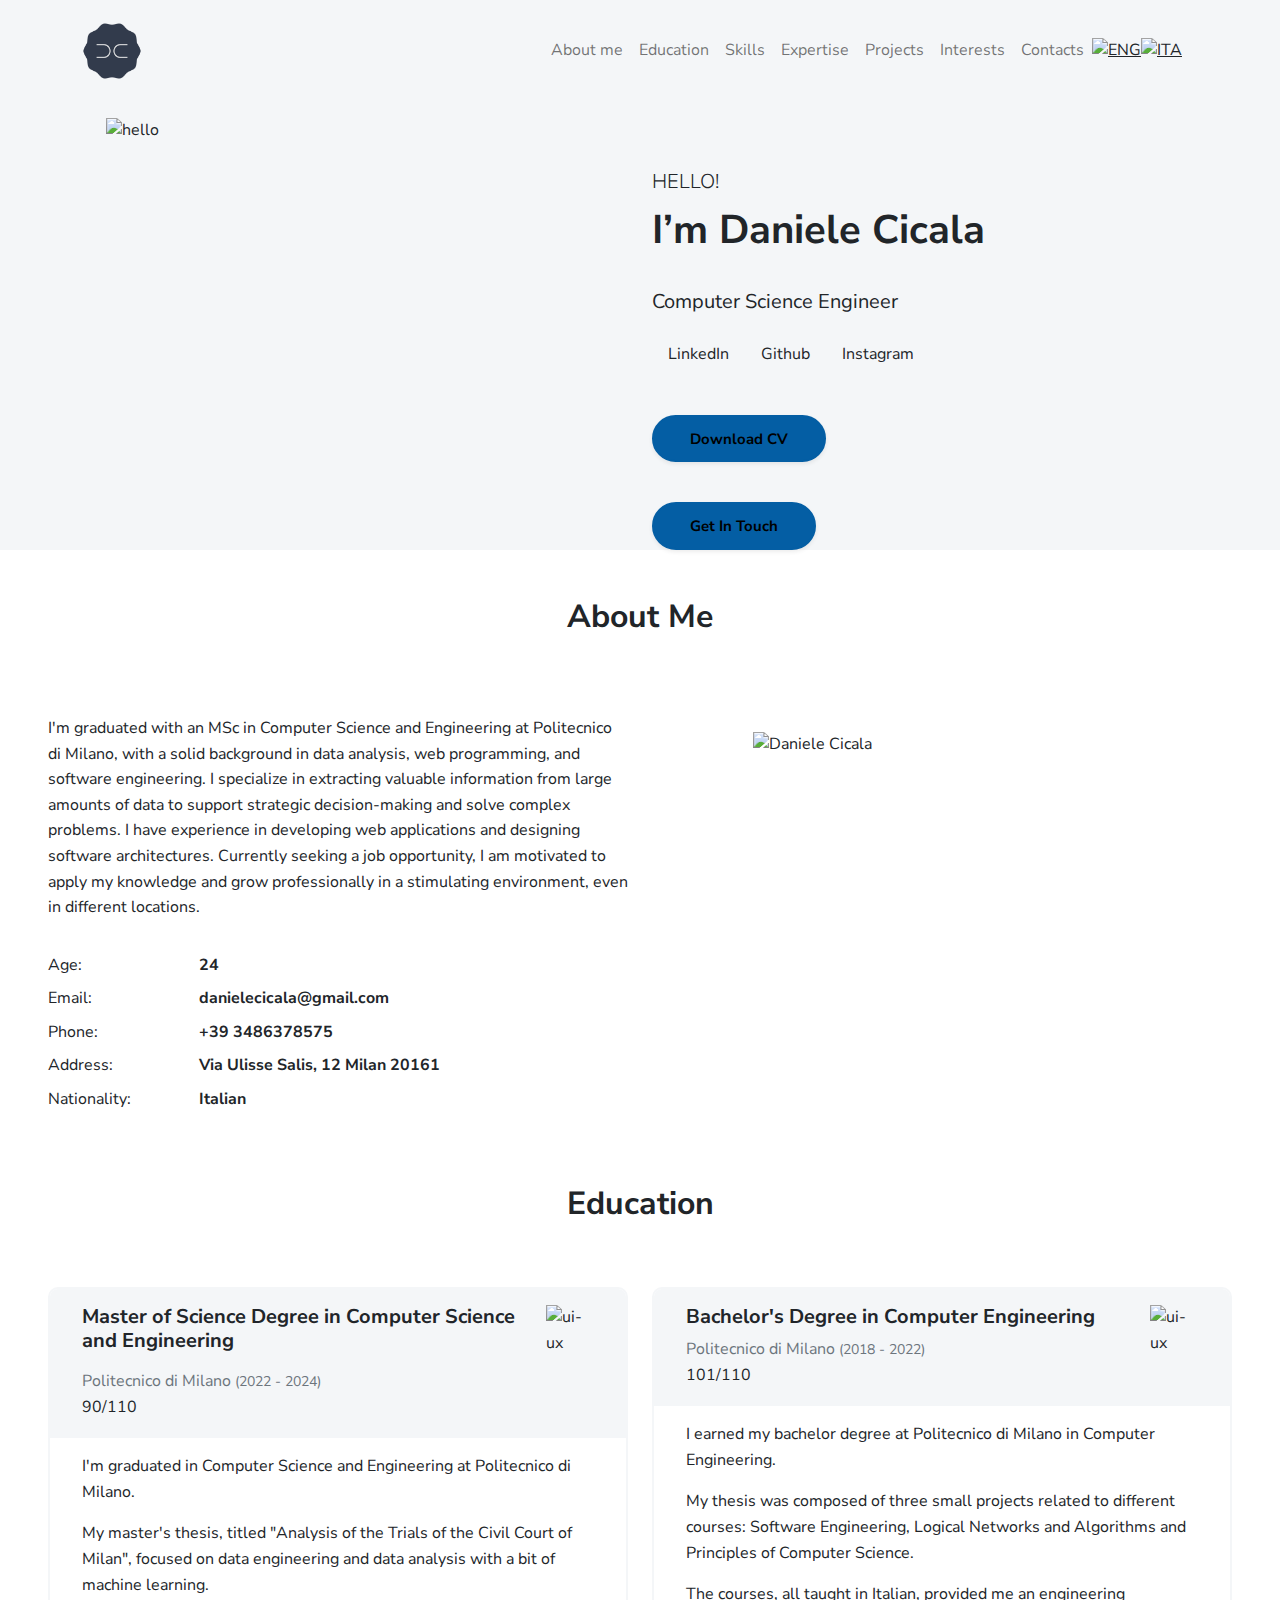
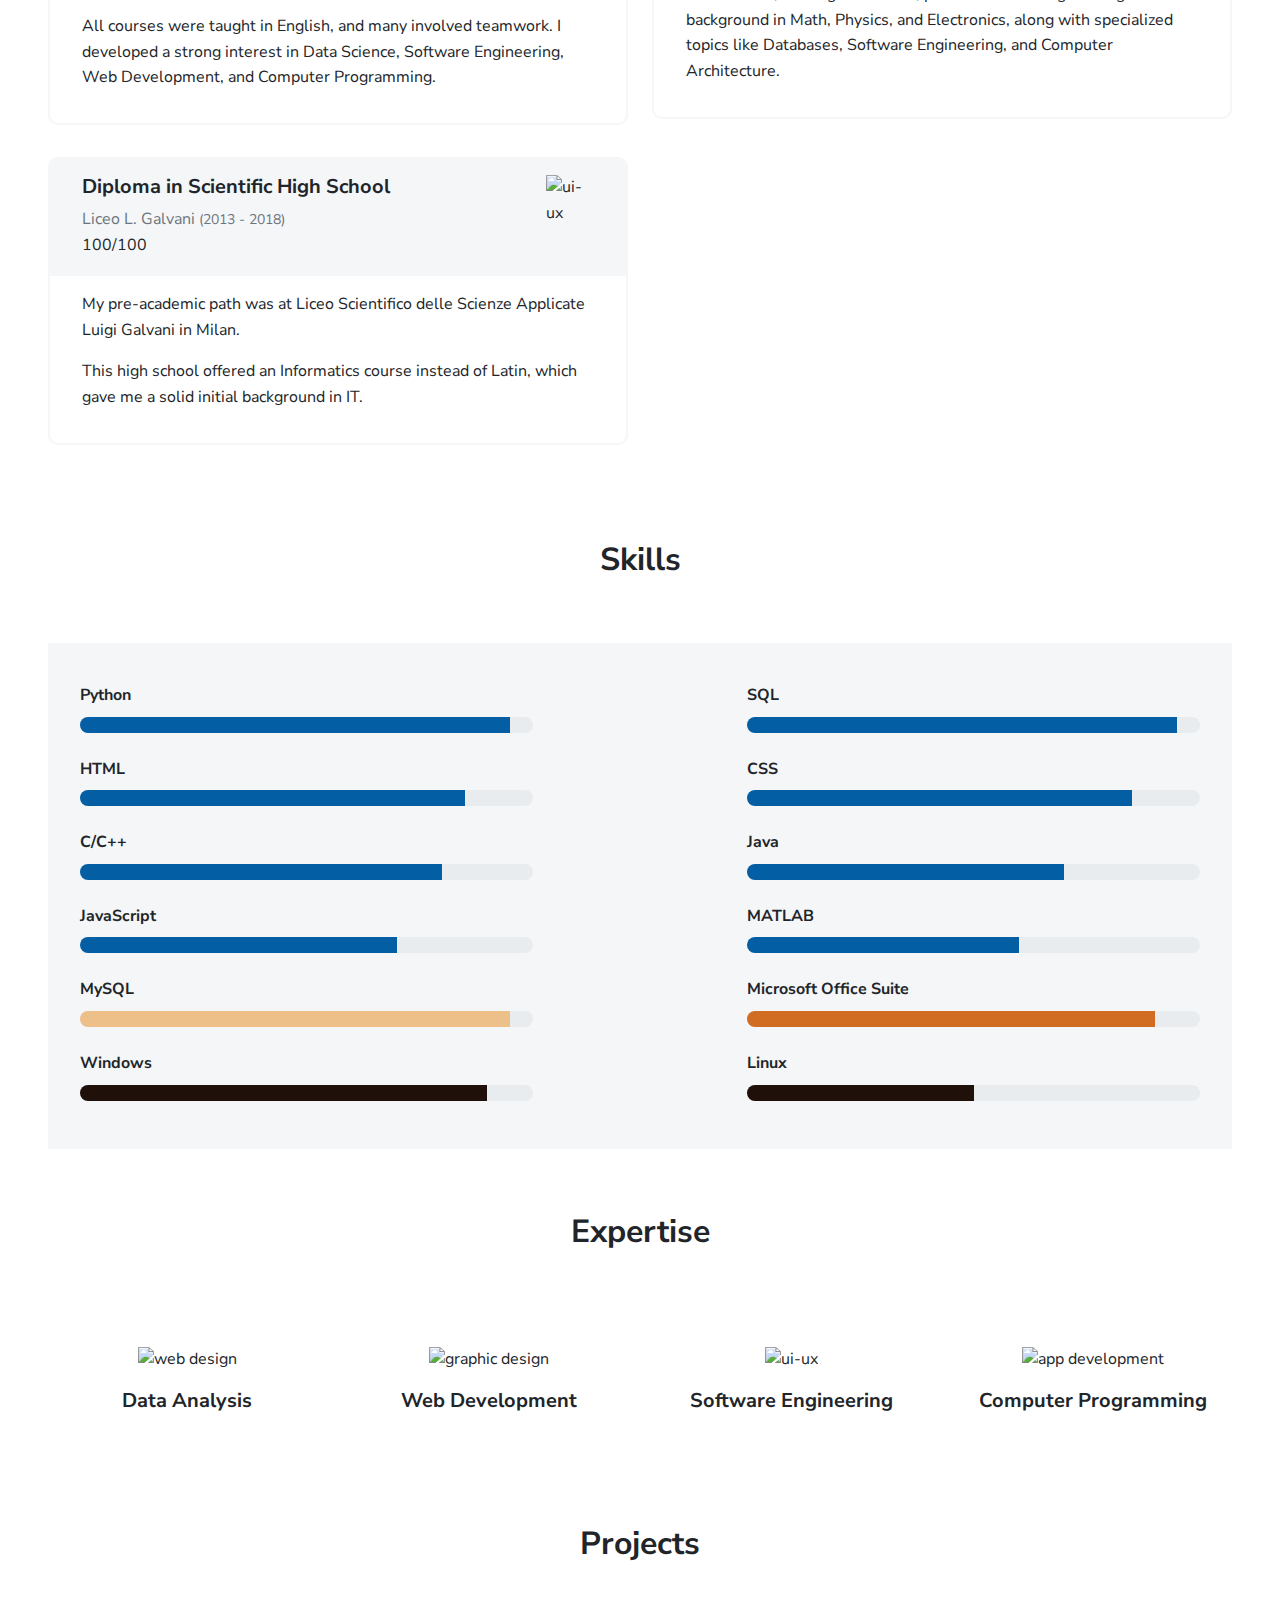
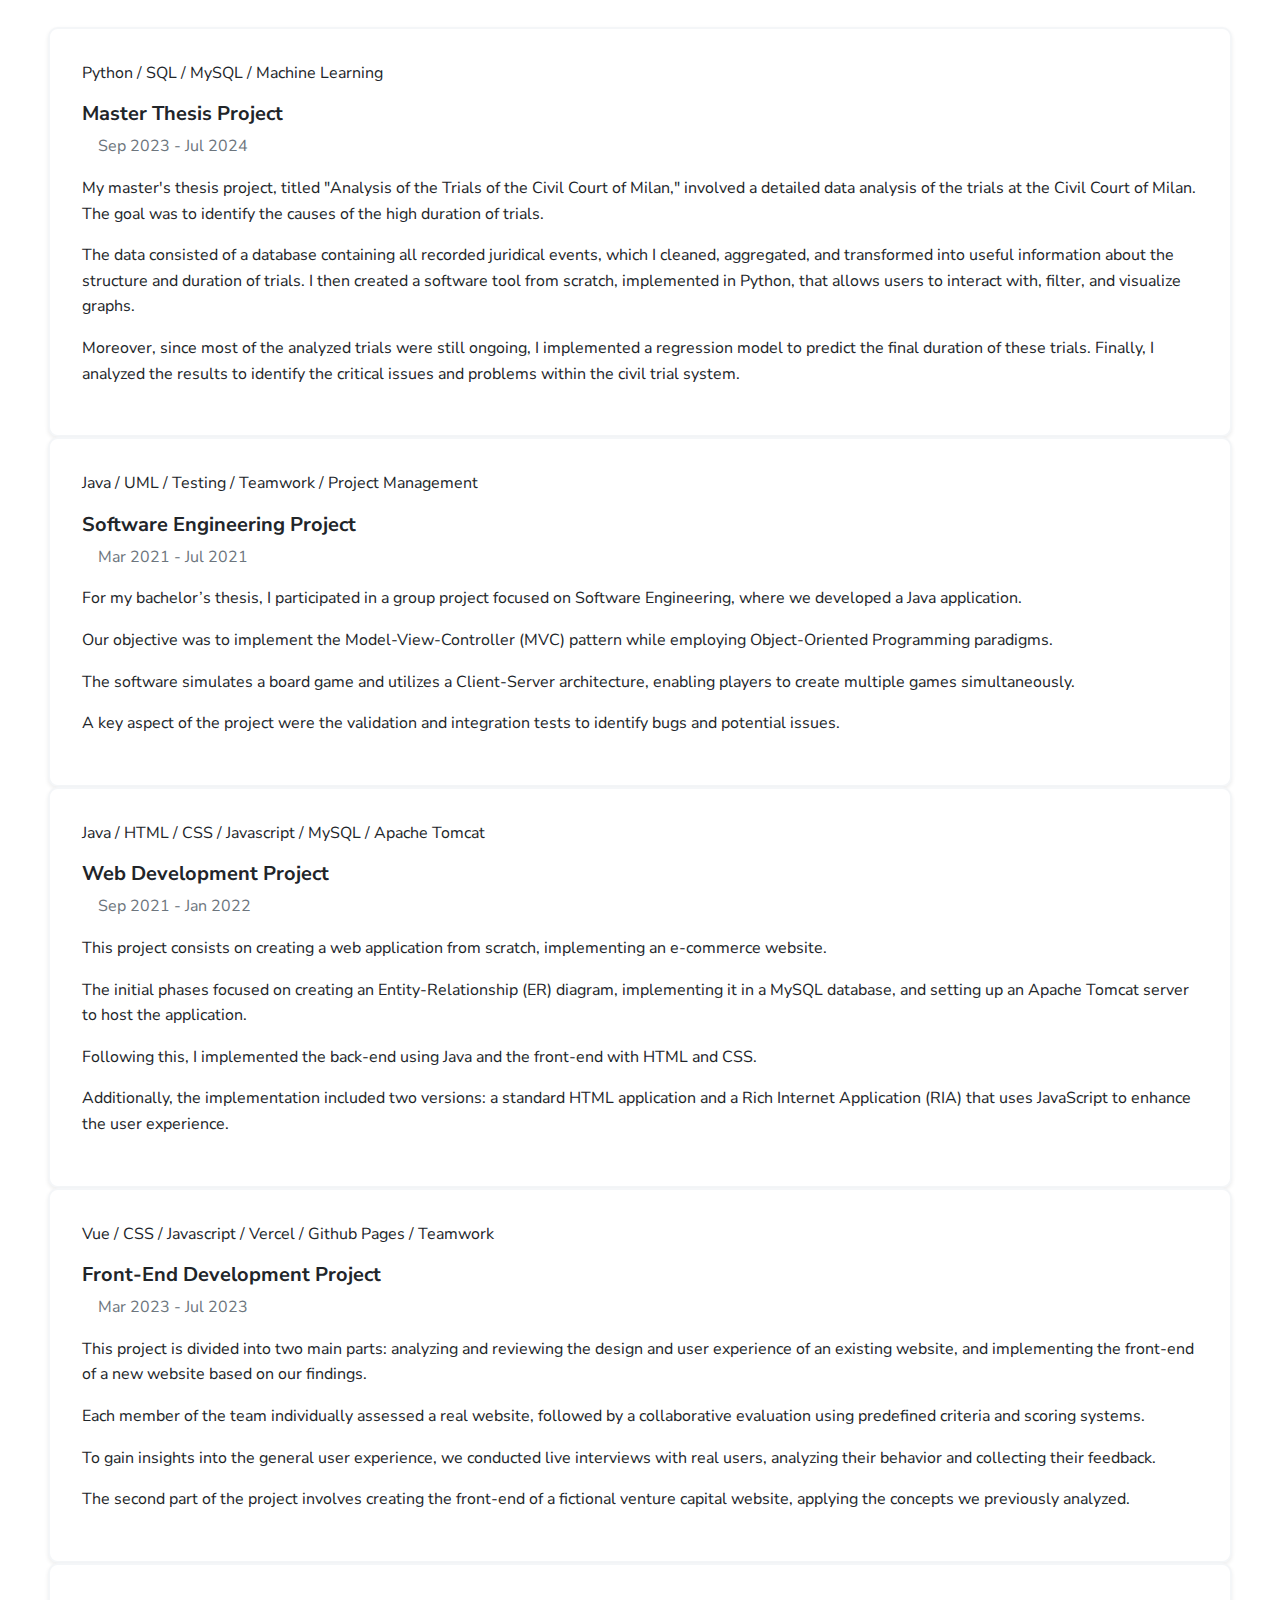
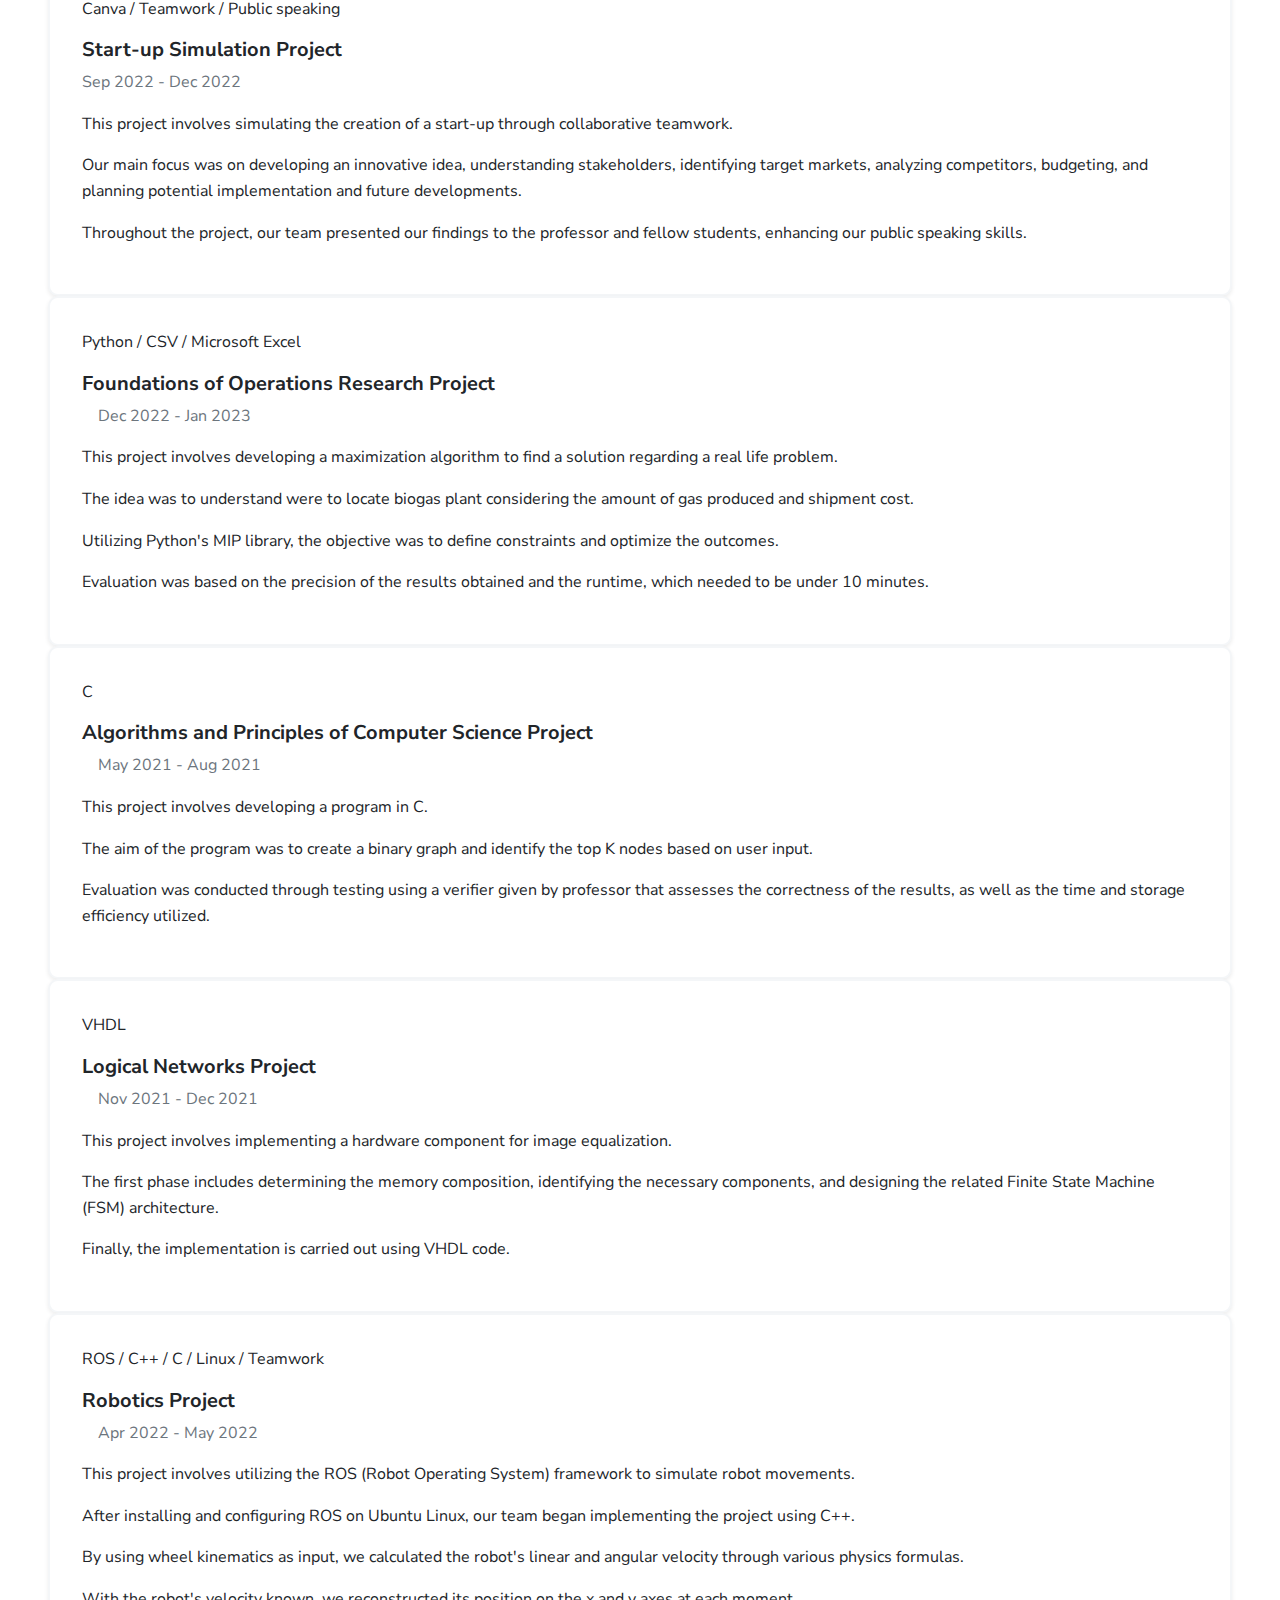
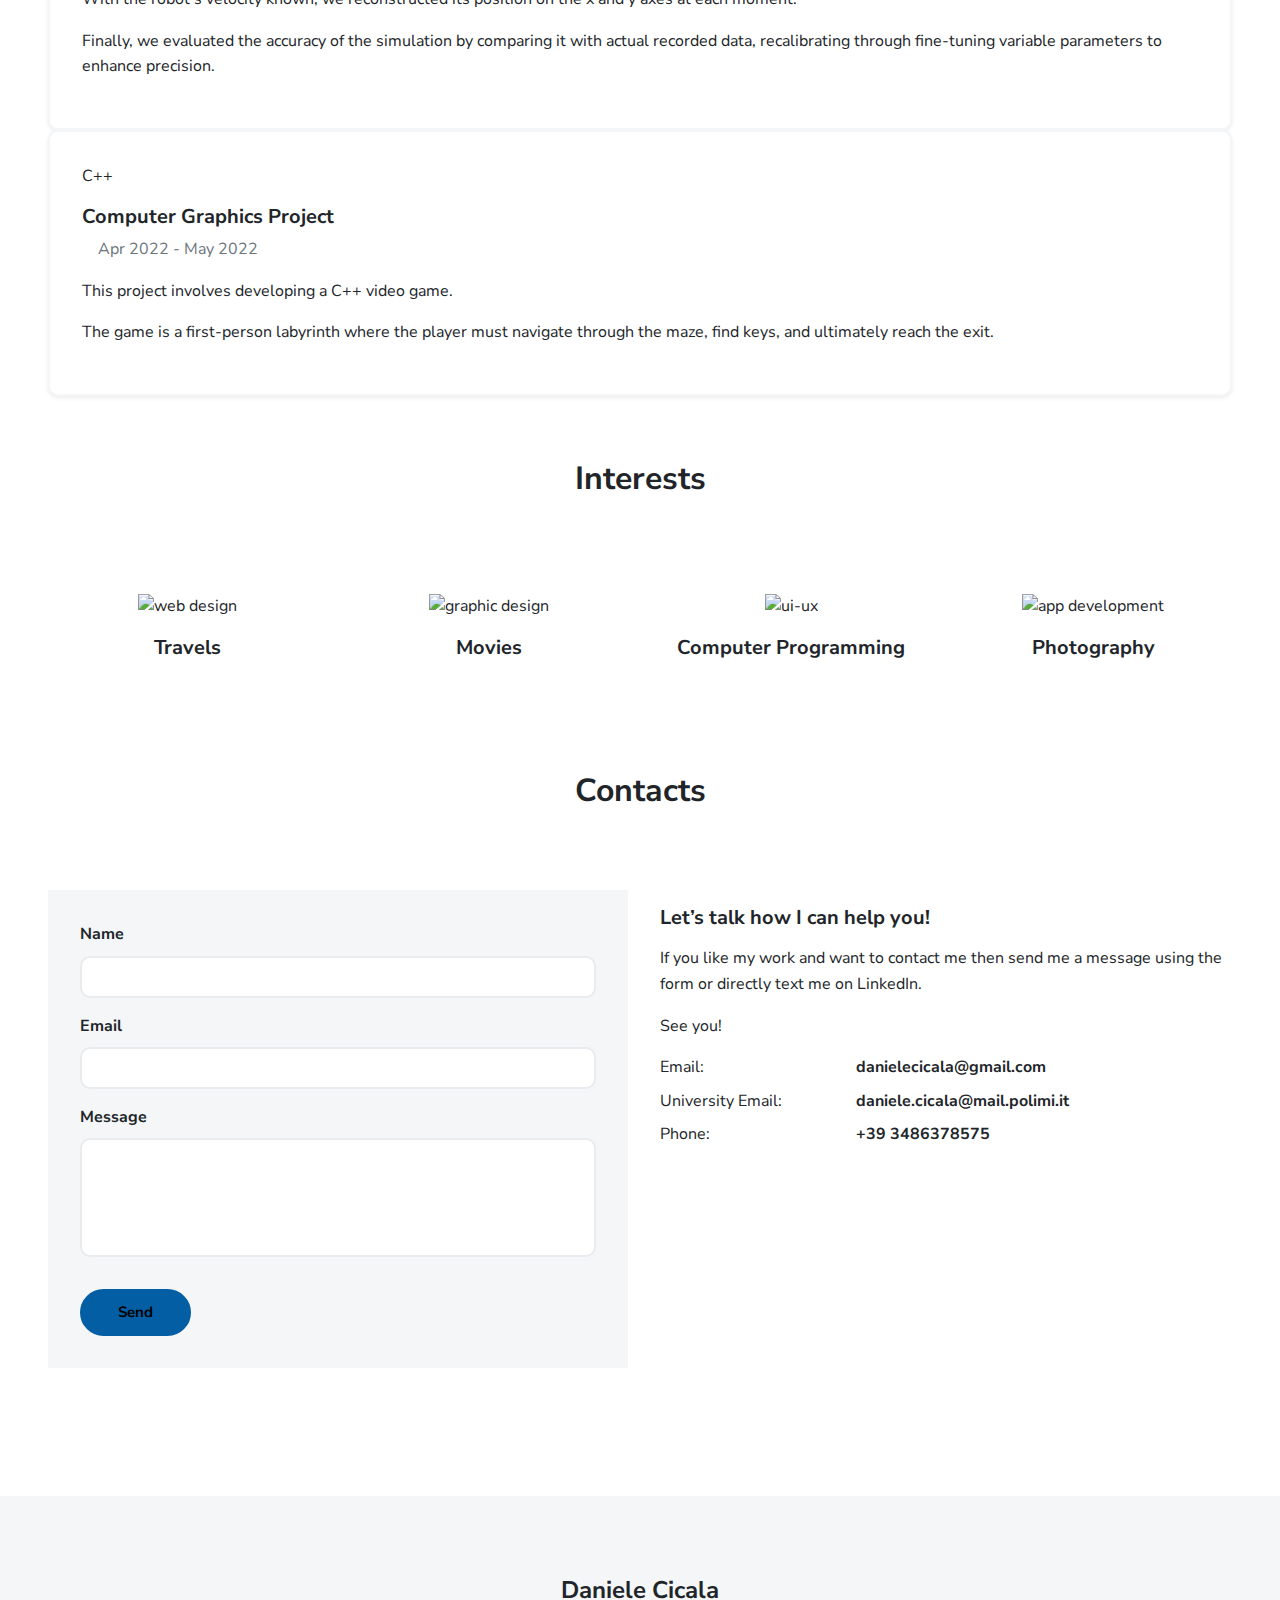
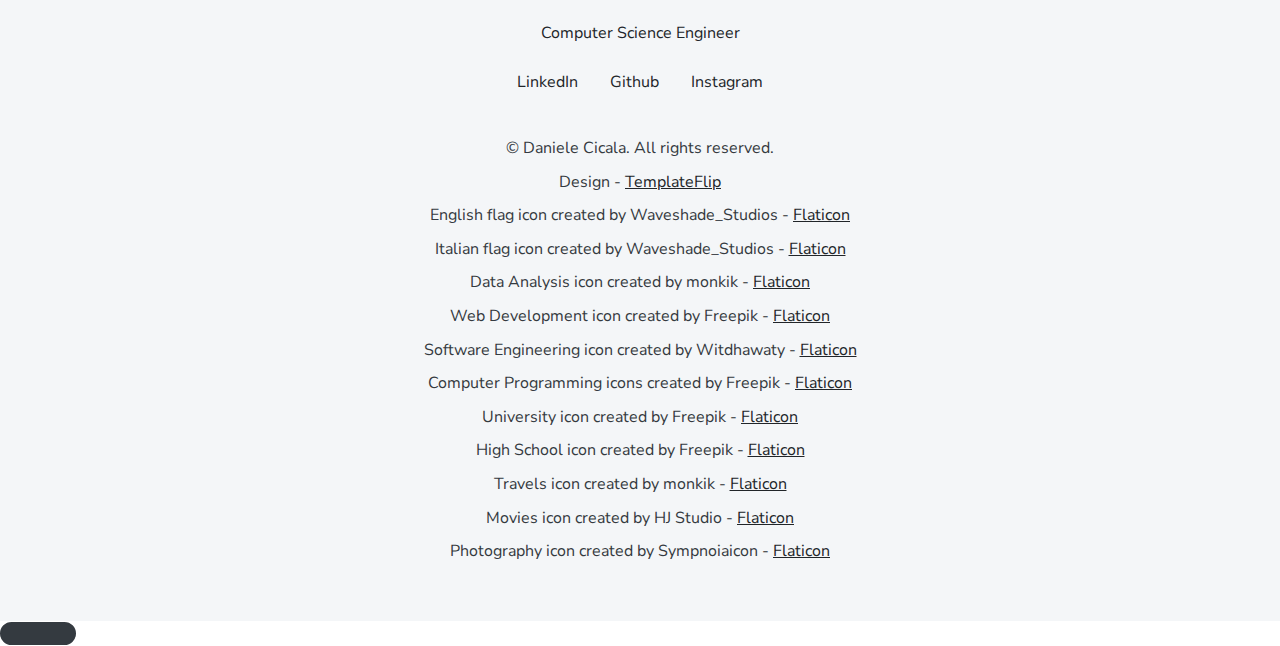
==== commit 43b52fbe: "small correction" ====
--- a/index.html
+++ b/index.html
@@ -36,7 +36,8 @@
 <body id="top">
   <header class="bg-light">
     <nav class="navbar navbar-expand-lg navbar-light bg-light" id="header-nav" role="navigation">
-      <div class="container"><a class="link-dark navbar-brand site-title mb-0" href="#"><img class="logo" src="images/logo.png" alt="Daniele Cicala" /></a>
+      <div class="container"><a class="link-dark navbar-brand site-title mb-0" href="#"><img class="logo"
+            src="images/logo.png" alt="Daniele Cicala" /></a>
         <button class="navbar-toggler" type="button" data-bs-toggle="collapse" data-bs-target="#navbarSupportedContent"
           aria-controls="navbarSupportedContent" aria-expanded="false" aria-label="Toggle navigation"><span
             class="navbar-toggler-icon"></span></button>
@@ -81,21 +82,22 @@
                   <div class="social-nav" data-aos="fade-up" data-aos-delay="200">
                     <nav role="navigation">
                       <ul class="nav justify-content-left">
-                        <li class="nav-item"><a class="nav-link" href="https://linkedin.com/in/daniele-cicala-186b391a3" target="_blank"
-                            title="LinkedIn"><i class="fab fa-linkedin"></i><span
+                        <li class="nav-item"><a class="nav-link" href="https://linkedin.com/in/daniele-cicala-186b391a3"
+                            target="_blank" title="LinkedIn"><i class="fab fa-linkedin"></i><span
                               class="menu-title sr-only">LinkedIn</span></a></li>
-                        <li class="nav-item"><a class="nav-link" href="https://github.com/99-Daniele" target="_blank" title="Github"><i
-                              class="fab fa-github"></i><span class="menu-title sr-only">Github</span></a></li>
-                        <li class="nav-item"><a class="nav-link" href="https://www.instagram.com/daniele.cicala/" target="_blank"
-                            title="Instagram"><i class="fab fa-instagram"></i><span
+                        <li class="nav-item"><a class="nav-link" href="https://github.com/99-Daniele" target="_blank"
+                            title="Github"><i class="fab fa-github"></i><span
+                              class="menu-title sr-only">Github</span></a></li>
+                        <li class="nav-item"><a class="nav-link" href="https://www.instagram.com/daniele.cicala/"
+                            target="_blank" title="Instagram"><i class="fab fa-instagram"></i><span
                               class="menu-title sr-only">Instagram</span></a></li>
                       </ul>
                     </nav>
                   </div>
                   <div>
-                    <div class="mt-3 buttons" data-aos="fade-up"
-                      data-aos-delay="200"><a class="btn btn-primary shadow-sm mt-1 hover-effect"
-                        href="files/CV_2024_Eng.pdf" target="_blank">Download CV <i class="fas fa-arrow-down"></i></a>
+                    <div class="mt-3 buttons" data-aos="fade-up" data-aos-delay="200"><a
+                        class="btn btn-primary shadow-sm mt-1 hover-effect" href="files/CV_2024_Eng.pdf"
+                        target="_blank">Download CV <i class="fas fa-arrow-down"></i></a>
                     </div>
                     <div class="mt-3 buttons" data-aos="fade-up" data-aos-delay="200"><a
                         class="btn btn-primary shadow-sm mt-1 hover-effect" href="#contacts">Get In Touch <i
@@ -116,7 +118,8 @@
               <h2 class="marker marker-center">About Me</h2>
             </div>
             <div class="col-md-6">
-              <p>I'm graduated with an MSc in Computer Science and Engineering at Politecnico di Milano, with a solid background in data
+              <p>I'm graduated with an MSc in Computer Science and Engineering at Politecnico di Milano, with a solid
+                background in data
                 analysis, web programming, and software engineering. I specialize in extracting valuable information
                 from large amounts of data to support strategic decision-making and solve complex problems. I have
                 experience in developing web applications and designing software architectures. Currently seeking a job
@@ -376,63 +379,82 @@
             <div class="timeline-card timeline-card-primary card shadow-sm">
               <div class="card-body">
                 <p class="text-small text-lightblue">Python / SQL / MySQL / Machine Learning</p>
-                <div class="h5 mb-1">Master Thesis Projects</div>
-                <div style="display:flex" >
+                <div class="h5 mb-1">Master Thesis Project</div>
+                <div style="display:flex">
                   <a href="https://github.com/99-Daniele/MasterThesis" target="_blank" title="Github">
                     <i class="fab fa-github"></i>
                   </a>
                   <div class="text-muted text-small mb-2" style="margin-left: 1em">Sep 2023 - Jul 2024</div>
                 </div>
-                <p>My master's thesis project, titled "Analysis of the Trials of the Civil Court of Milan," involved a detailed data analysis of the trials at the Civil Court of Milan. The goal was to identify the causes of the high duration of trials.</p>
-                <p>The data consisted of a database containing all recorded juridical events, which I cleaned, aggregated, and transformed into useful information about the structure and duration of trials. I then created a software tool from scratch, implemented in Python, that allows users to interact with, filter, and visualize graphs.</p>
-                <p>Moreover, since most of the analyzed trials were still ongoing, I implemented a regression model to predict the final duration of these trials. Finally, I analyzed the results to identify the critical issues and problems within the civil trial system.</p>
+                <p>My master's thesis project, titled "Analysis of the Trials of the Civil Court of Milan," involved a
+                  detailed data analysis of the trials at the Civil Court of Milan. The goal was to identify the causes
+                  of the high duration of trials.</p>
+                <p>The data consisted of a database containing all recorded juridical events, which I cleaned,
+                  aggregated, and transformed into useful information about the structure and duration of trials. I then
+                  created a software tool from scratch, implemented in Python, that allows users to interact with,
+                  filter, and visualize graphs.</p>
+                <p>Moreover, since most of the analyzed trials were still ongoing, I implemented a regression model to
+                  predict the final duration of these trials. Finally, I analyzed the results to identify the critical
+                  issues and problems within the civil trial system.</p>
               </div>
             </div>
             <div class="timeline-card timeline-card-primary card shadow-sm">
               <div class="card-body">
                 <p class="text-small text-lightblue">Java / UML / Testing / Teamwork / Project Management</p>
                 <div class="h5 mb-1">Software Engineering Project</div>
-                <div style="display:flex" >
+                <div style="display:flex">
                   <a href="https://github.com/99-Daniele/SoftwareEngineering" target="_blank" title="Github">
                     <i class="fab fa-github"></i>
                   </a>
                   <div class="text-muted text-small mb-2" style="margin-left: 1em">Mar 2021 - Jul 2021</div>
                 </div>
-                <p>For my bachelor’s thesis, I participated in a group project focused on Software Engineering, where we developed a Java application.</p>
-                <p>Our objective was to implement the Model-View-Controller (MVC) pattern while employing Object-Oriented Programming paradigms.</p>
-                <p>The software simulates a board game and utilizes a Client-Server architecture, enabling players to create multiple games simultaneously.</p>
-                <p>A key aspect of the project were the validation and integration tests to identify bugs and potential issues.</p></div>
+                <p>For my bachelor’s thesis, I participated in a group project focused on Software Engineering, where we
+                  developed a Java application.</p>
+                <p>Our objective was to implement the Model-View-Controller (MVC) pattern while employing
+                  Object-Oriented Programming paradigms.</p>
+                <p>The software simulates a board game and utilizes a Client-Server architecture, enabling players to
+                  create multiple games simultaneously.</p>
+                <p>A key aspect of the project were the validation and integration tests to identify bugs and potential
+                  issues.</p>
+              </div>
             </div>
             <div class="timeline-card timeline-card-primary card shadow-sm">
               <div class="card-body">
                 <p class="text-small text-lightblue">Java / HTML / CSS / Javascript / MySQL / Apache Tomcat</p>
                 <div class="h5 mb-1">Web Development Project</div>
-                <div style="display:flex" >
+                <div style="display:flex">
                   <a href="https://github.com/99-Daniele/InformationTechnologiesWeb_RIA" target="_blank" title="Github">
                     <i class="fab fa-github"></i>
                   </a>
                   <div class="text-muted text-small mb-2" style="margin-left: 1em">Sep 2021 - Jan 2022</div>
                 </div>
-                <p>This project consists on creating a web application from scratch, implementing an e-commerce website.</p>
-                <p>The initial phases focused on creating an Entity-Relationship (ER) diagram, implementing it in a MySQL database, and setting up an Apache Tomcat server to host the application.</p>
+                <p>This project consists on creating a web application from scratch, implementing an e-commerce website.
+                </p>
+                <p>The initial phases focused on creating an Entity-Relationship (ER) diagram, implementing it in a
+                  MySQL database, and setting up an Apache Tomcat server to host the application.</p>
                 <p>Following this, I implemented the back-end using Java and the front-end with HTML and CSS.</p>
-                <p>Additionally, the implementation included two versions: a standard HTML application and a Rich Internet Application (RIA) that uses JavaScript to enhance the user experience.</p>
-              </div>
-            </div>
-            <div class="timeline-card timeline-card-primary card shadow-sm">
-              <div class="card-body">
-                <p class="text-small text-lightblue">HTML / Vue / Nuxt.js / Vercel / Github Pages / Teamwork</p>
+                <p>Additionally, the implementation included two versions: a standard HTML application and a Rich
+                  Internet Application (RIA) that uses JavaScript to enhance the user experience.</p>
+              </div>
+            </div>
+            <div class="timeline-card timeline-card-primary card shadow-sm">
+              <div class="card-body">
+                <p class="text-small text-lightblue">Vue / CSS / Javascript / Vercel / Github Pages / Teamwork</p>
                 <div class="h5 mb-1">Front-End Development Project</div>
-                <div style="display:flex" >
+                <div style="display:flex">
                   <a href="https://github.com/99-Daniele/HypermediaApplications" target="_blank" title="Github">
                     <i class="fab fa-github"></i>
                   </a>
                   <div class="text-muted text-small mb-2" style="margin-left: 1em">Mar 2023 - Jul 2023</div>
                 </div>
-                <p>This project is divided into two main parts: analyzing and reviewing the design and user experience of an existing website, and implementing the front-end of a new website based on our findings.</p>
-                <p>Each member of the team individually assessed a real website, followed by a collaborative evaluation using predefined criteria and scoring systems.</p>
-                <p>To gain insights into the general user experience, we conducted live interviews with real users, analyzing their behavior and collecting their feedback.</p>
-                <p>The second part of the project involves creating the front-end of a fictional venture capital website, applying the concepts we previously analyzed.</p>
+                <p>This project is divided into two main parts: analyzing and reviewing the design and user experience
+                  of an existing website, and implementing the front-end of a new website based on our findings.</p>
+                <p>Each member of the team individually assessed a real website, followed by a collaborative evaluation
+                  using predefined criteria and scoring systems.</p>
+                <p>To gain insights into the general user experience, we conducted live interviews with real users,
+                  analyzing their behavior and collecting their feedback.</p>
+                <p>The second part of the project involves creating the front-end of a fictional venture capital
+                  website, applying the concepts we previously analyzed.</p>
               </div>
             </div>
             <div class="timeline-card timeline-card-primary card shadow-sm">
@@ -441,72 +463,103 @@
                 <div class="h5 mb-1">Start-up Simulation Project</div>
                 <div class="text-muted text-small mb-2">Sep 2022 - Dec 2022</div>
                 <p>This project involves simulating the creation of a start-up through collaborative teamwork.</p>
-                <p>Our main focus was on developing an innovative idea, understanding stakeholders, identifying target markets, analyzing competitors, budgeting, and planning potential implementation and future developments.</p>
-                <p>Throughout the project, our team presented our findings to the professor and fellow students, enhancing our public speaking skills.</p>
+                <p>Our main focus was on developing an innovative idea, understanding stakeholders, identifying target
+                  markets, analyzing competitors, budgeting, and planning potential implementation and future
+                  developments.</p>
+                <p>Throughout the project, our team presented our findings to the professor and fellow students,
+                  enhancing our public speaking skills.</p>
               </div>
             </div>
             <div class="timeline-card timeline-card-primary card shadow-sm">
               <div class="card-body">
                 <p class="text-small text-lightblue">Python / CSV / Microsoft Excel</p>
-                <div class="h5 mb-1">Maximization Algorithm Project</div>
-                <div style="display:flex" >
-                  <a href="https://github.com/99-Daniele/FoundationOperationResearch_Big" target="_blank" title="Github">
+                <div class="h5 mb-1">Foundations of Operations Research Project</div>
+                <div style="display:flex">
+                  <a href="https://github.com/99-Daniele/FoundationOperationResearch_Big" target="_blank"
+                    title="Github">
                     <i class="fab fa-github"></i>
                   </a>
                   <div class="text-muted text-small mb-2" style="margin-left: 1em">Dec 2022 - Jan 2023</div>
                 </div>
-                <p>This project involves developing a maximization algorithm to find a solution regarding a real life problem.</p>
-                <p>The idea was to understand were to locate biogas plant considering the amount of gas produced and shipment cost.</p>
-                <p>Utilizing Python's MIP library, the objective was to define constraints and optimize the outcomes.</p>
-                <p>Evaluation was based on the precision of the results obtained and the runtime, which needed to be under 10 minutes.</p>
-              </div>
-            </div>
-
+                <p>This project involves developing a maximization algorithm to find a solution regarding a real life
+                  problem.</p>
+                <p>The idea was to understand were to locate biogas plant considering the amount of gas produced and
+                  shipment cost.</p>
+                <p>Utilizing Python's MIP library, the objective was to define constraints and optimize the outcomes.
+                </p>
+                <p>Evaluation was based on the precision of the results obtained and the runtime, which needed to be
+                  under 10 minutes.</p>
+              </div>
+            </div>
             <div class="timeline-card timeline-card-primary card shadow-sm">
               <div class="card-body">
                 <p class="text-small text-lightblue">C</p>
-                <div class="h5 mb-1">Principles of Algorithms Project</div>
-                <div style="display:flex" >
-                  <a href="https://github.com/99-Daniele/AlgorithmsPrinciplesComputerScience" target="_blank" title="Github">
+                <div class="h5 mb-1">Algorithms and Principles of Computer Science Project</div>
+                <div style="display:flex">
+                  <a href="https://github.com/99-Daniele/AlgorithmsPrinciplesComputerScience" target="_blank"
+                    title="Github">
                     <i class="fab fa-github"></i>
                   </a>
                   <div class="text-muted text-small mb-2" style="margin-left: 1em">May 2021 - Aug 2021</div>
                 </div>
-                <p>This project involves developing a program in C.</p> 
-                <p>The aim of the program was to create a binary graph and identify the top K nodes based on user input.</p>
-                <p>Evaluation was conducted through testing using a verifier given by professor that assesses the correctness of the results, as well as the time and storage efficiency utilized.</p>
+                <p>This project involves developing a program in C.</p>
+                <p>The aim of the program was to create a binary graph and identify the top K nodes based on user input.
+                </p>
+                <p>Evaluation was conducted through testing using a verifier given by professor that assesses the
+                  correctness of the results, as well as the time and storage efficiency utilized.</p>
               </div>
             </div>
             <div class="timeline-card timeline-card-primary card shadow-sm">
               <div class="card-body">
                 <p class="text-small text-lightblue">VHDL</p>
                 <div class="h5 mb-1">Logical Networks Project</div>
-                <div style="display:flex" >
+                <div style="display:flex">
                   <a href="https://github.com/99-Daniele/LogicalNetworks" target="_blank" title="Github">
                     <i class="fab fa-github"></i>
                   </a>
                   <div class="text-muted text-small mb-2" style="margin-left: 1em">Nov 2021 - Dec 2021</div>
                 </div>
                 <p>This project involves implementing a hardware component for image equalization.</p>
-                <p>The first phase includes determining the memory composition, identifying the necessary components, and designing the related Finite State Machine (FSM) architecture.</p>
+                <p>The first phase includes determining the memory composition, identifying the necessary components,
+                  and designing the related Finite State Machine (FSM) architecture.</p>
                 <p>Finally, the implementation is carried out using VHDL code.</p>
               </div>
             </div>
-
-            <div class="timeline-card timeline-card-primary card shadow-sm">
-              <div class="card-body">
-                <p class="text-small text-lightblue">ROS / C++ / Linux / Teamwork</p>
+            <div class="timeline-card timeline-card-primary card shadow-sm">
+              <div class="card-body">
+                <p class="text-small text-lightblue">ROS / C++ / C / Linux / Teamwork</p>
                 <div class="h5 mb-1">Robotics Project</div>
-                <div style="display:flex" >
+                <div style="display:flex">
                   <a href="https://github.com/99-Daniele/Robotics" target="_blank" title="Github">
                     <i class="fab fa-github"></i>
                   </a>
                   <div class="text-muted text-small mb-2" style="margin-left: 1em">Apr 2022 - May 2022</div>
                 </div>
-                <p>This project involves utilizing the ROS (Robot Operating System) framework to simulate robot movements.</p> 
-                <p>After installing and configuring ROS on Ubuntu Linux, our team began implementing the project using C++.</p> 
-                <p>By using wheel kinematics as input, we calculated the robot's linear and angular velocity through various physics formulas.</p> <p>With the robot's velocity known, we reconstructed its position on the x and y axes at each moment.</p> 
-                <p>Finally, we evaluated the accuracy of the simulation by comparing it with actual recorded data, recalibrating through fine-tuning variable parameters to enhance precision.</p>
+                <p>This project involves utilizing the ROS (Robot Operating System) framework to simulate robot
+                  movements.</p>
+                <p>After installing and configuring ROS on Ubuntu Linux, our team began implementing the project using
+                  C++.</p>
+                <p>By using wheel kinematics as input, we calculated the robot's linear and angular velocity through
+                  various physics formulas.</p>
+                <p>With the robot's velocity known, we reconstructed its position on the x and y axes at each moment.
+                </p>
+                <p>Finally, we evaluated the accuracy of the simulation by comparing it with actual recorded data,
+                  recalibrating through fine-tuning variable parameters to enhance precision.</p>
+              </div>
+            </div>
+            <div class="timeline-card timeline-card-primary card shadow-sm">
+              <div class="card-body">
+                <p class="text-small text-lightblue">C++</p>
+                <div class="h5 mb-1">Computer Graphics Project</div>
+                <div style="display:flex">
+                  <a href="https://github.com/99-Daniele/Robotics" target="_blank" title="Github">
+                    <i class="fab fa-github"></i>
+                  </a>
+                  <div class="text-muted text-small mb-2" style="margin-left: 1em">Apr 2022 - May 2022</div>
+                </div>
+                <p>This project involves developing a C++ video game.</p>
+                <p>The game is a first-person labyrinth where the player must navigate through the maze, find keys, and
+                  ultimately reach the exit.</p>
               </div>
             </div>
           </div>
@@ -604,13 +657,14 @@
             <div class="social-nav">
               <nav role="navigation">
                 <ul class="nav justify-content-center">
-                  <li class="nav-item"><a class="nav-link" href="https://linkedin.com/in/daniele-cicala-186b391a3" target="_blank"
-                      title="LinkedIn"><i class="fab fa-linkedin"></i><span
+                  <li class="nav-item"><a class="nav-link" href="https://linkedin.com/in/daniele-cicala-186b391a3"
+                      target="_blank" title="LinkedIn"><i class="fab fa-linkedin"></i><span
                         class="menu-title sr-only">LinkedIn</span></a></li>
-                  <li class="nav-item"><a class="nav-link" href="https://github.com/99-Daniele" target="_blank" title="Github"><i
-                        class="fab fa-github"></i><span class="menu-title sr-only">Github</span></a></li>
-                  <li class="nav-item"><a class="nav-link" href="https://www.instagram.com/daniele.cicala/" target="_blank"
-                      title="Instagram"><i class="fab fa-instagram"></i><span
+                  <li class="nav-item"><a class="nav-link" href="https://github.com/99-Daniele" target="_blank"
+                      title="Github"><i class="fab fa-github"></i><span class="menu-title sr-only">Github</span></a>
+                  </li>
+                  <li class="nav-item"><a class="nav-link" href="https://www.instagram.com/daniele.cicala/"
+                      target="_blank" title="Instagram"><i class="fab fa-instagram"></i><span
                         class="menu-title sr-only">Instagram</span></a></li>
                 </ul>
               </nav>
@@ -622,7 +676,7 @@
               Design - <a href="https://templateflip.com/" target="_blank">TemplateFlip</a>
             </div>
             <div class="mb-1">
-              English flag icon created by Waveshade_Studios - <a href="https://www.flaticon.com/free-icons/uk" 
+              English flag icon created by Waveshade_Studios - <a href="https://www.flaticon.com/free-icons/uk"
                 target="_blank">Flaticon</a>
             </div>
             <div class="mb-1">
